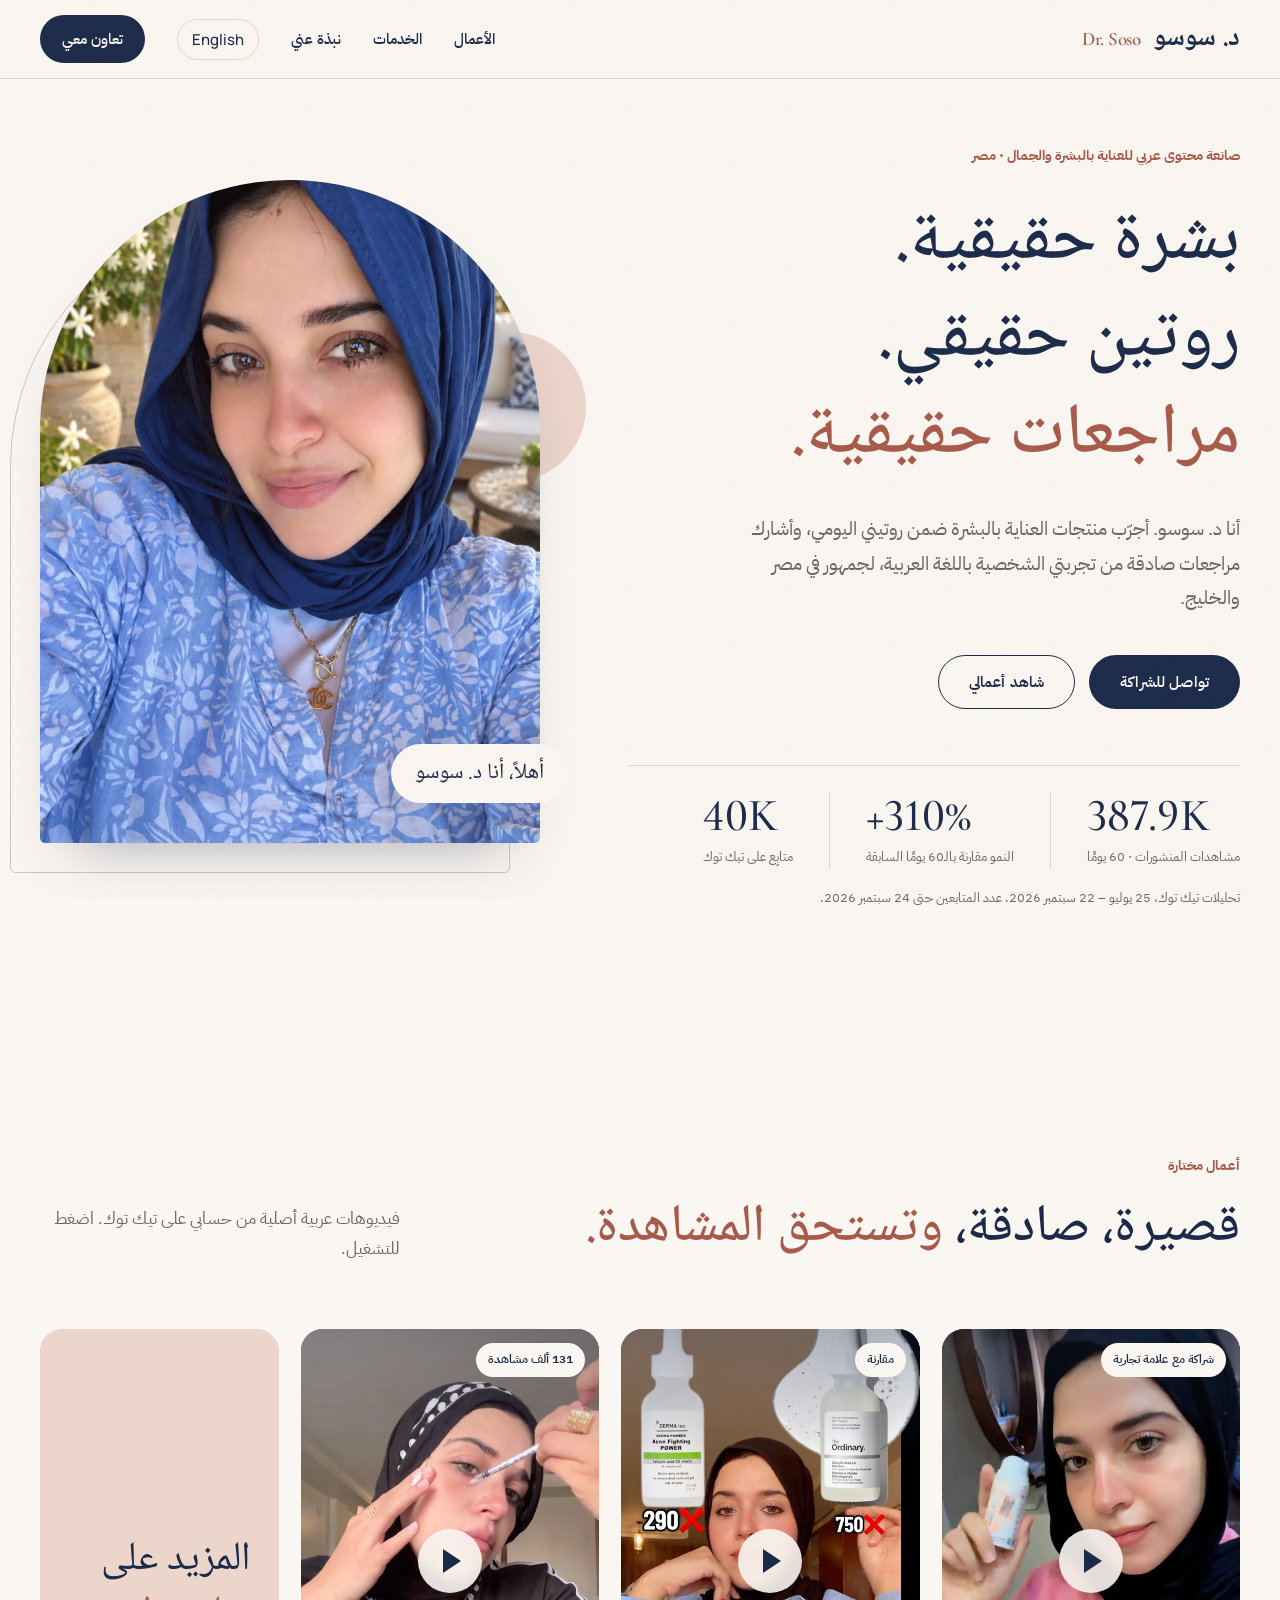
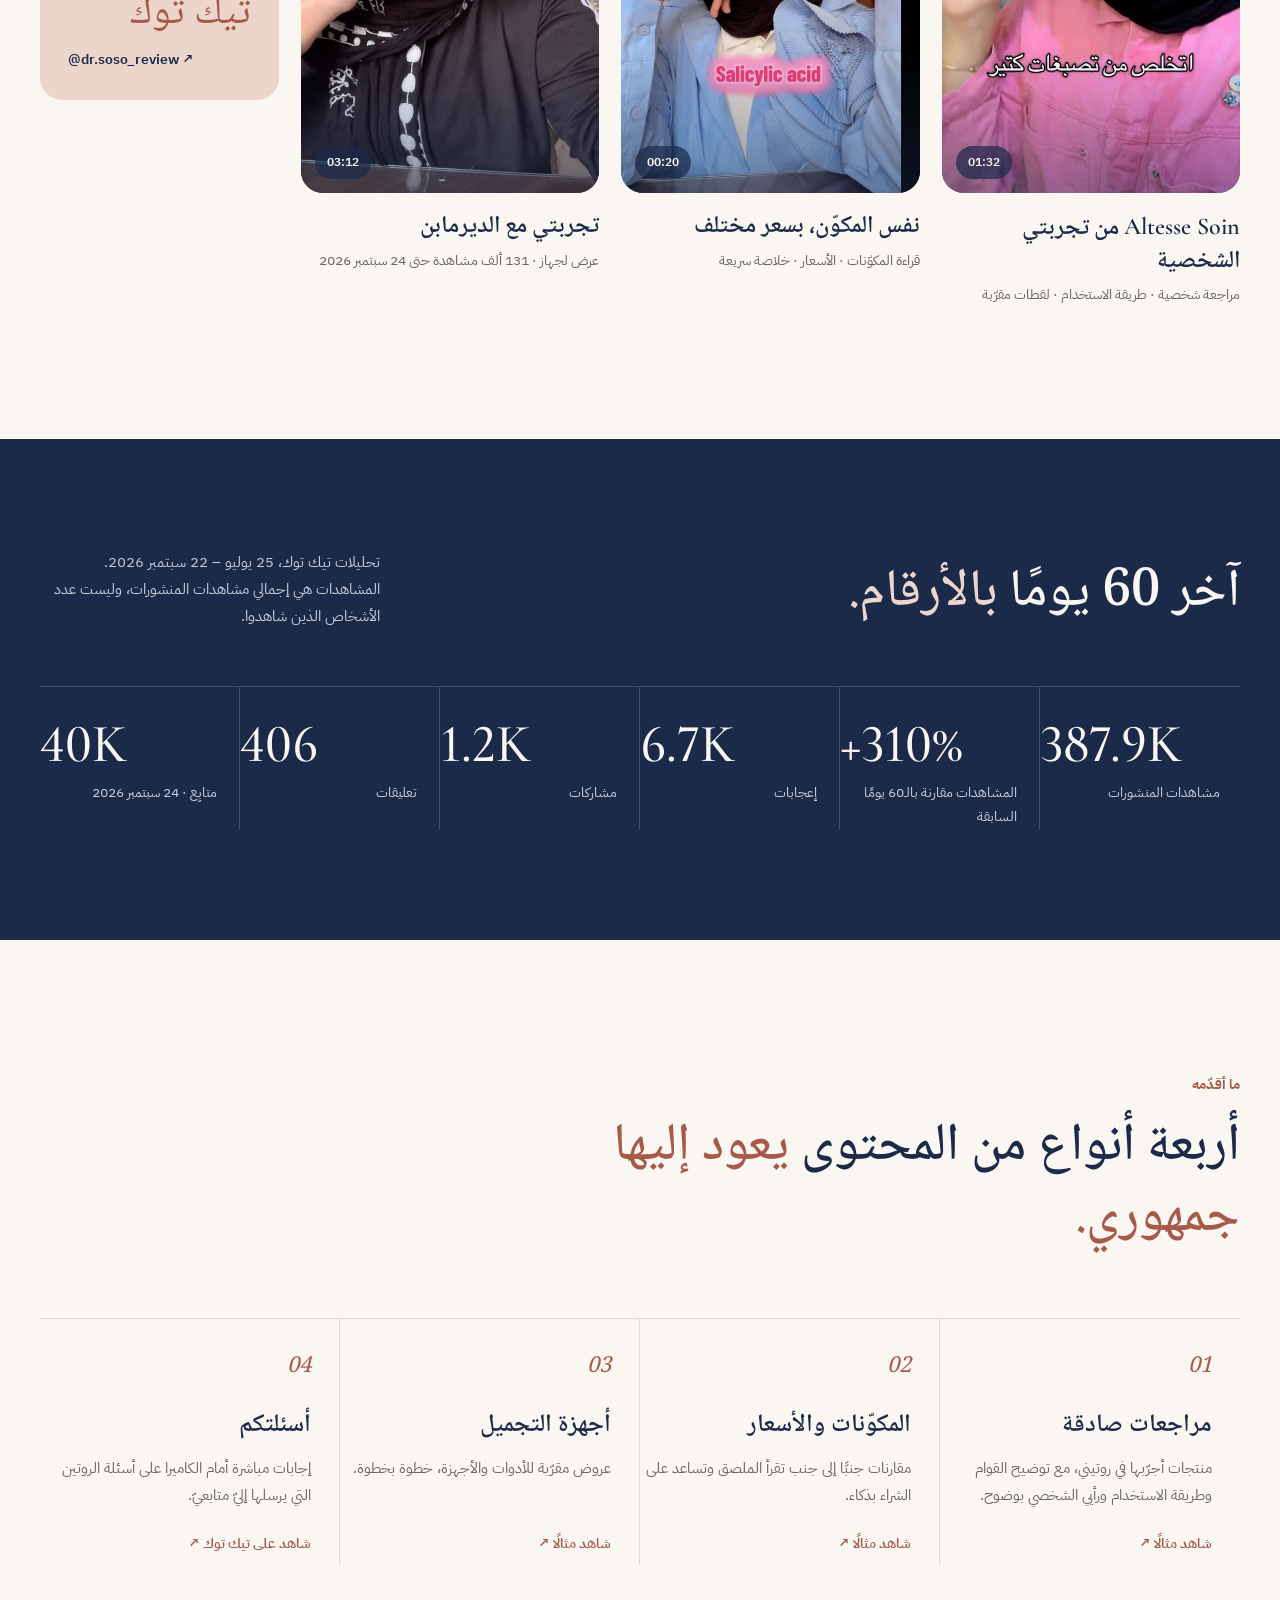
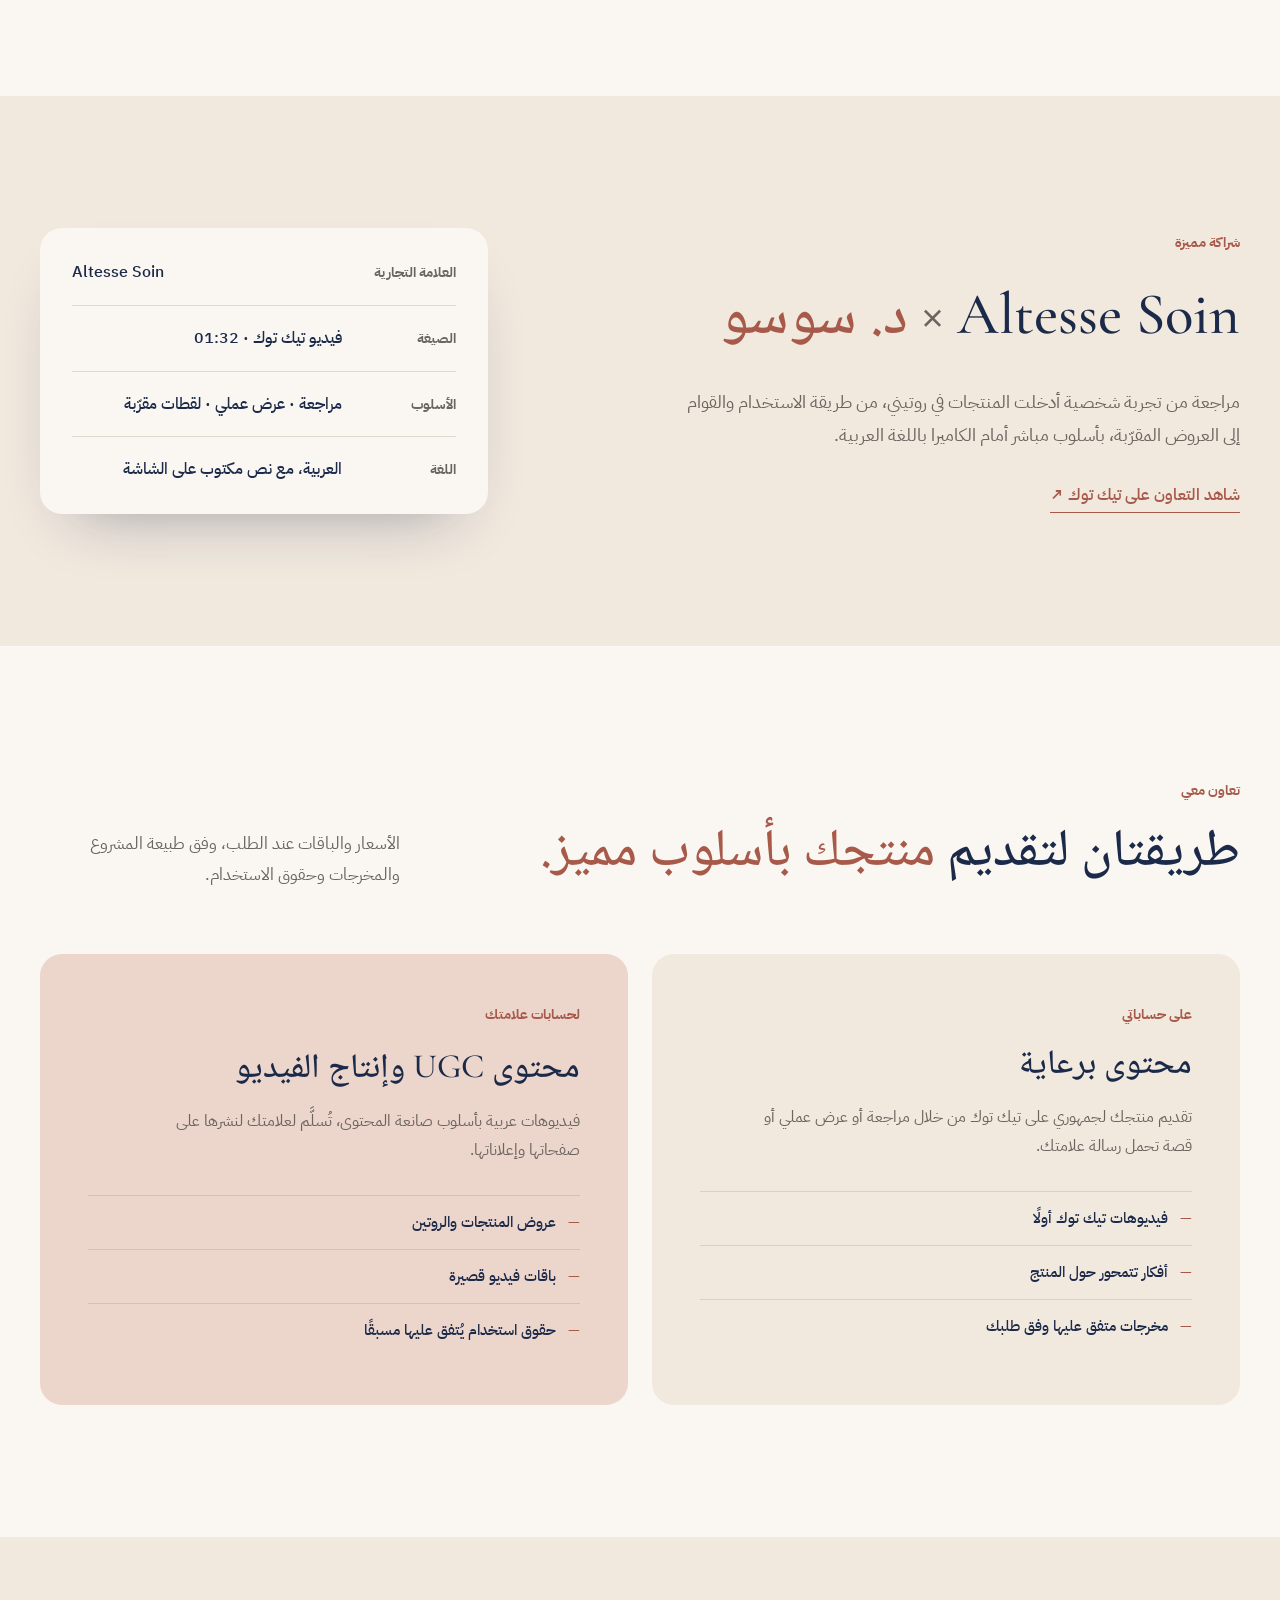
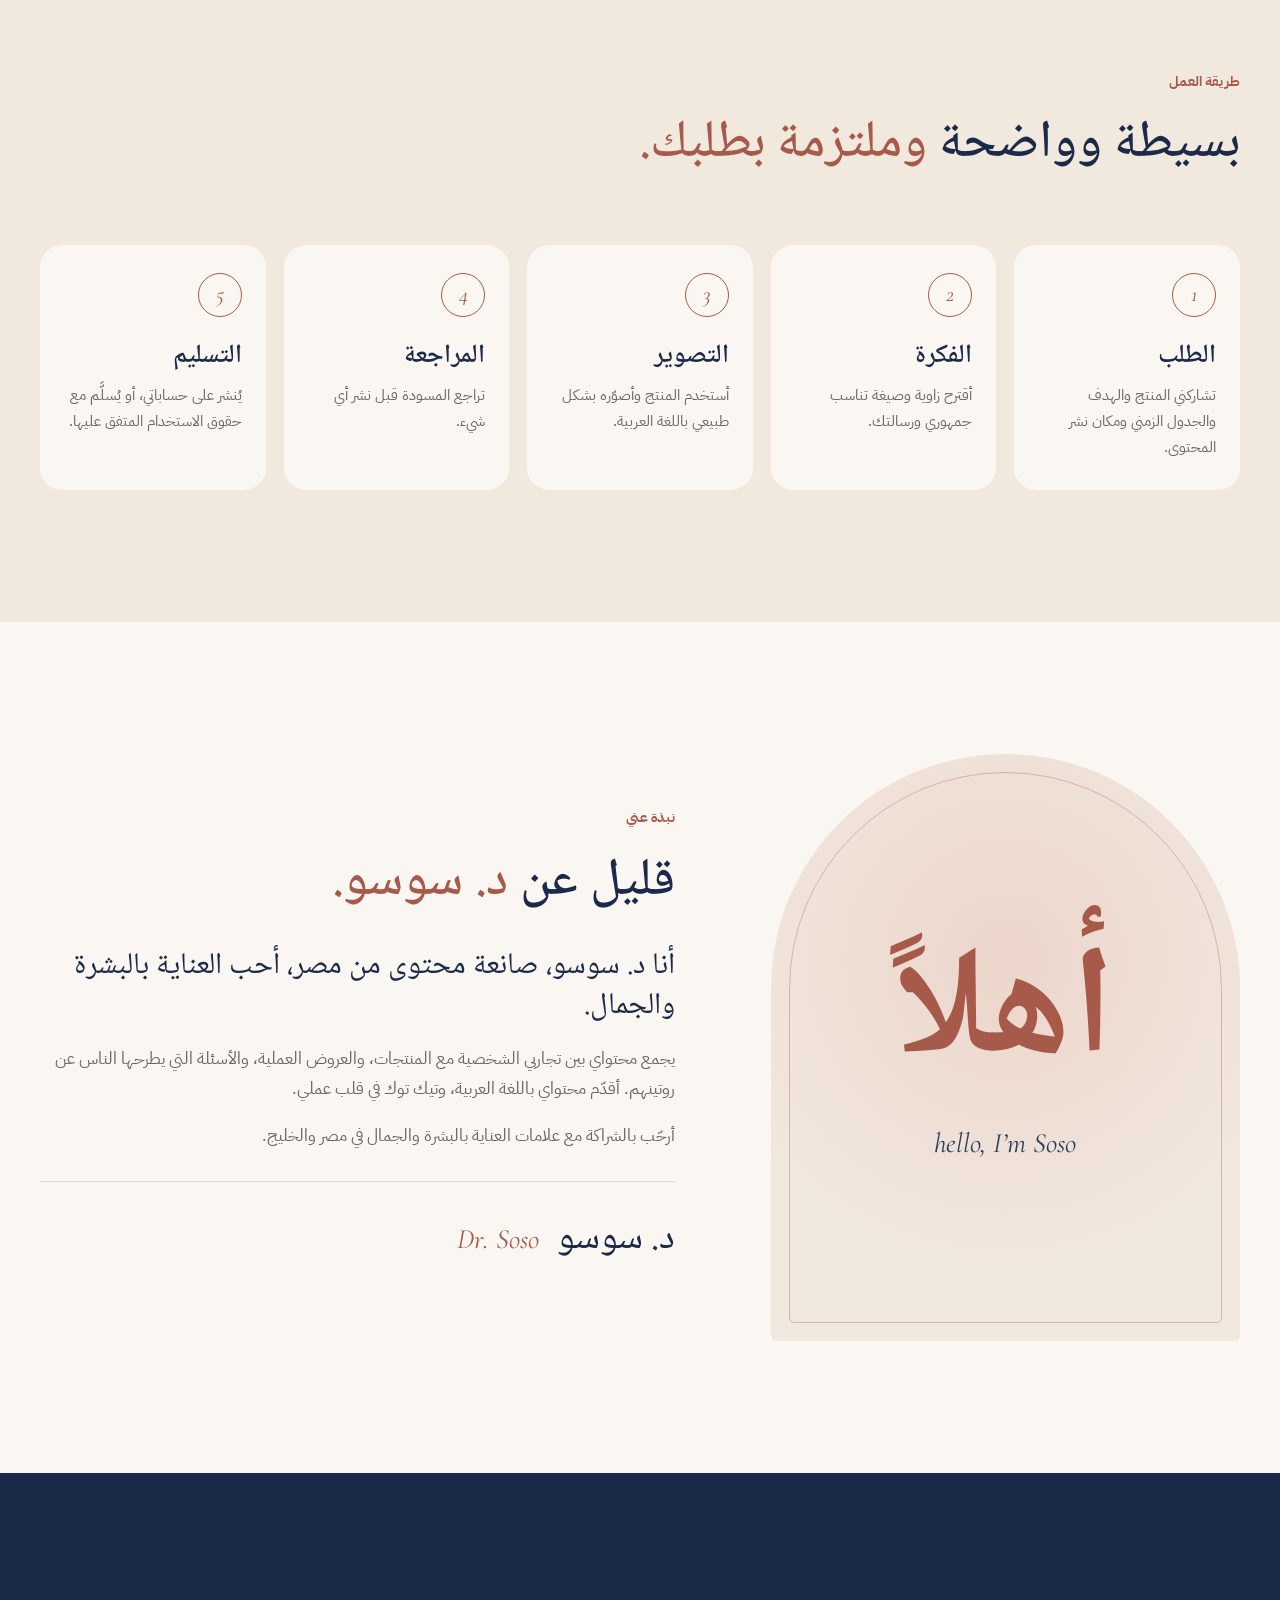
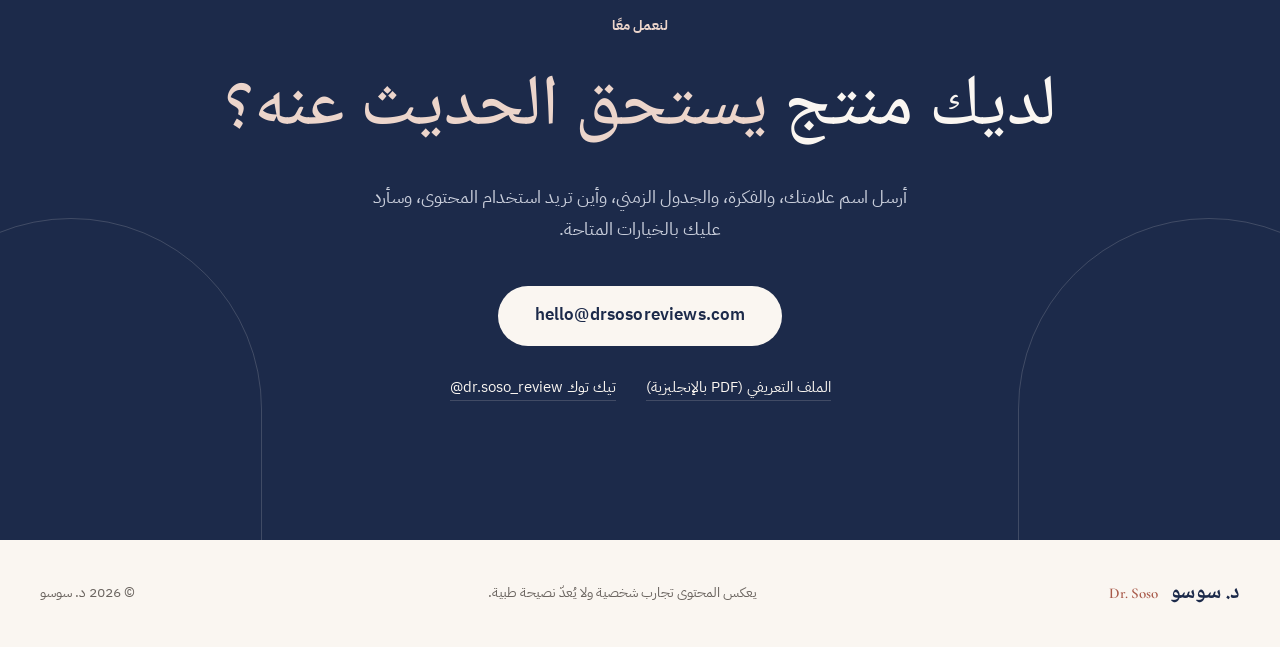
==== ar/index.html @ 9dddaa89 "Soft-luxury redesign with Arabic version and matching media kit Ivory/blush/navy palette, Cormorant " ====
<!doctype html>
<html lang="ar" dir="rtl">
<head>
  <meta charset="utf-8">
  <meta name="viewport" content="width=device-width, initial-scale=1">
  <meta name="theme-color" content="#faf6f1">
  <title>د. سوسو — صانعة محتوى عربي للعناية بالبشرة والجمال</title>
  <meta name="description" content="د. سوسو تقدّم مراجعات صادقة للعناية بالبشرة والجمال باللغة العربية من مصر. أعمال مختارة ونتائج موثّقة على تيك توك وفرص للشراكة.">
  <meta property="og:title" content="د. سوسو — بشرة حقيقية. روتين حقيقي. مراجعات حقيقية.">
  <meta property="og:description" content="صانعة محتوى عربي للعناية بالبشرة والجمال من مصر. أعمال مختارة ونتائج موثّقة وشراكات مع العلامات التجارية.">
  <link rel="canonical" href="https://drsosoreviews.com/ar/">
  <link rel="alternate" hreflang="en" href="https://drsosoreviews.com/">
  <link rel="alternate" hreflang="ar" href="https://drsosoreviews.com/ar/">
  <link rel="alternate" hreflang="x-default" href="https://drsosoreviews.com/">
  <meta property="og:type" content="website">
  <meta property="og:locale" content="ar_EG">
  <meta property="og:url" content="https://drsosoreviews.com/ar/">
  <meta property="og:image" content="https://drsosoreviews.com/assets/dr-soso-portrait.jpg">
  <meta property="og:image:alt" content="د. سوسو في الهواء الطلق بحجاب أزرق وبلوزة مزهّرة">
  <link rel="icon" href="../assets/favicon.svg" type="image/svg+xml">
  <link rel="preconnect" href="https://fonts.googleapis.com">
  <link rel="preconnect" href="https://fonts.gstatic.com" crossorigin>
  <link rel="stylesheet" href="https://fonts.googleapis.com/css2?family=Cormorant+Garamond:ital,wght@0,500;0,600;1,500;1,600&family=Manrope:wght@400;500;600;700&family=Noto+Naskh+Arabic:wght@500;600;700&family=IBM+Plex+Sans+Arabic:wght@400;500;600&display=swap">
  <link rel="stylesheet" href="../styles.css">
  <script>document.documentElement.classList.add('js')</script>
  <script src="../script.js" defer></script>
</head>
<body>
  <a class="skip-link" href="#main">تخطَّ إلى المحتوى</a>

  <header class="site-header">
    <div class="wrap header-inner">
      <a class="wordmark" href="#top" aria-label="د. سوسو، الصفحة الرئيسية">د. سوسو<span lang="en" dir="ltr" aria-hidden="true">Dr. Soso</span></a>
      <nav aria-label="القائمة الرئيسية">
        <a href="#work">الأعمال</a>
        <a href="#services">الخدمات</a>
        <a href="#about">نبذة عني</a>
        <a class="lang" href="../" lang="en" hreflang="en" data-lang-switch>English</a>
        <a class="nav-cta" href="#contact">تعاون معي</a>
      </nav>
    </div>
  </header>

  <main id="main">
    <section class="hero" id="top" aria-labelledby="hero-title">
      <div class="wrap hero-grid">
        <div class="hero-copy reveal">
          <p class="kicker">صانعة محتوى عربي للعناية بالبشرة والجمال · مصر</p>
          <h1 id="hero-title"><span>بشرة حقيقية.</span> <span>روتين حقيقي.</span> <em>مراجعات حقيقية.</em></h1>
          <p class="lead">أنا د. سوسو. أجرّب منتجات العناية بالبشرة ضمن روتيني اليومي، وأشارك مراجعات صادقة من تجربتي الشخصية باللغة العربية، لجمهور في مصر والخليج.</p>
          <div class="actions">
            <a class="btn btn-dark" href="mailto:hello@drsosoreviews.com?subject=Partnership%20Opportunity">تواصل للشراكة</a>
            <a class="btn btn-line" href="#work">شاهد أعمالي</a>
          </div>
          <dl class="hero-proof">
            <div><dt>مشاهدات المنشورات · 60 يومًا</dt><dd dir="ltr">387.9K</dd></div>
            <div><dt>النمو مقارنة بالـ60 يومًا السابقة</dt><dd dir="ltr">+310%</dd></div>
            <div><dt>متابِع على تيك توك</dt><dd dir="ltr">40K</dd></div>
          </dl>
          <p class="fine">تحليلات تيك توك، 25 يوليو – 22 سبتمبر 2026. عدد المتابعين حتى 24 سبتمبر 2026.</p>
        </div>
        <figure class="hero-visual reveal">
          <div class="arch"><img src="../assets/dr-soso-portrait.jpg" width="720" height="1280" alt="د. سوسو في الهواء الطلق بحجاب أزرق وبلوزة مزهّرة" fetchpriority="high"></div>
          <figcaption class="hello"><span>أهلاً، أنا د. سوسو</span></figcaption>
        </figure>
      </div>
    </section>

    <section class="section reel-section" id="work" aria-labelledby="work-title">
      <div class="wrap">
        <header class="head reveal">
          <p class="kicker">أعمال مختارة</p>
          <h2 id="work-title">قصيرة، صادقة، <em>وتستحق المشاهدة.</em></h2>
          <p>فيديوهات عربية أصلية من حسابي على تيك توك. اضغط للتشغيل.</p>
        </header>
        <div class="reel">
          <article class="clip reveal">
            <a class="cover" href="https://www.tiktok.com/@dr.soso_review/video/7683558367930912007" data-video-id="7683558367930912007" data-video-title="Altesse Soin — مراجعة عناية بالبشرة" target="_blank" rel="noopener noreferrer" aria-label="تشغيل مراجعة Altesse Soin">
              <img src="../assets/altesse-review.jpg" width="576" height="1024" loading="lazy" alt="د. سوسو تحمل عبوة عناية بالبشرة من Altesse">
              <span class="badge">شراكة مع علامة تجارية</span><span class="time">01:32</span><span class="play" aria-hidden="true"></span>
            </a>
            <h3><span lang="en" dir="ltr">Altesse Soin</span> من تجربتي الشخصية</h3>
            <p>مراجعة شخصية · طريقة الاستخدام · لقطات مقرّبة</p>
          </article>
          <article class="clip reveal">
            <a class="cover" href="https://www.tiktok.com/@dr.soso_review/video/7680168750603128072" data-video-id="7680168750603128072" data-video-title="بدائل عناية بالبشرة بأسعار أقل" target="_blank" rel="noopener noreferrer" aria-label="تشغيل مقارنة بدائل العناية بالبشرة">
              <img src="../assets/skincare-comparison.jpg" width="576" height="1024" loading="lazy" alt="د. سوسو مع رسومات لمقارنة منتجات العناية بالبشرة">
              <span class="badge">مقارنة</span><span class="time">00:20</span><span class="play" aria-hidden="true"></span>
            </a>
            <h3>نفس المكوّن، بسعر مختلف</h3>
            <p>قراءة المكوّنات · الأسعار · خلاصة سريعة</p>
          </article>
          <article class="clip reveal">
            <a class="cover" href="https://www.tiktok.com/@dr.soso_review/video/7674702160294202632" data-video-id="7674702160294202632" data-video-title="تجربتي مع الديرمابن" target="_blank" rel="noopener noreferrer" aria-label="تشغيل تجربتي مع الديرمابن">
              <img src="../assets/dermapen-review.jpg" width="576" height="1024" loading="lazy" alt="د. سوسو تعرض جهاز الديرمابن">
              <span class="badge">131 ألف مشاهدة</span><span class="time">03:12</span><span class="play" aria-hidden="true"></span>
            </a>
            <h3>تجربتي مع الديرمابن</h3>
            <p>عرض لجهاز · 131 ألف مشاهدة حتى 24 سبتمبر 2026</p>
          </article>
          <a class="clip clip-more reveal" href="https://www.tiktok.com/@dr.soso_review" target="_blank" rel="noopener noreferrer">
            <span class="more-title">المزيد على <em>تيك توك</em></span>
            <span class="more-handle" dir="ltr">@dr.soso_review ↗</span>
          </a>
        </div>
      </div>
    </section>

    <section class="numbers" aria-labelledby="numbers-title">
      <div class="wrap">
        <div class="numbers-head reveal">
          <h2 id="numbers-title">آخر 60 يومًا <em>بالأرقام.</em></h2>
          <p>تحليلات تيك توك، 25 يوليو – 22 سبتمبر 2026. المشاهدات هي إجمالي مشاهدات المنشورات، وليست عدد الأشخاص الذين شاهدوا.</p>
        </div>
        <dl class="numbers-grid reveal">
          <div><dt>مشاهدات المنشورات</dt><dd dir="ltr">387.9K</dd></div>
          <div><dt>المشاهدات مقارنة بالـ60 يومًا السابقة</dt><dd dir="ltr">+310%</dd></div>
          <div><dt>إعجابات</dt><dd dir="ltr">6.7K</dd></div>
          <div><dt>مشاركات</dt><dd dir="ltr">1.2K</dd></div>
          <div><dt>تعليقات</dt><dd dir="ltr">406</dd></div>
          <div><dt>متابِع · 24 سبتمبر 2026</dt><dd dir="ltr">40K</dd></div>
        </dl>
      </div>
    </section>

    <section class="section" aria-labelledby="pillars-title">
      <div class="wrap">
        <header class="head reveal">
          <p class="kicker">ما أقدّمه</p>
          <h2 id="pillars-title">أربعة أنواع من المحتوى <em>يعود إليها جمهوري.</em></h2>
        </header>
        <ol class="pillars">
          <li class="reveal"><span class="num">01</span><h3>مراجعات صادقة</h3><p>منتجات أجرّبها في روتيني، مع توضيح القوام وطريقة الاستخدام ورأيي الشخصي بوضوح.</p><a href="https://www.tiktok.com/@dr.soso_review/video/7683558367930912007" target="_blank" rel="noopener noreferrer">شاهد مثالًا ↗</a></li>
          <li class="reveal"><span class="num">02</span><h3>المكوّنات والأسعار</h3><p>مقارنات جنبًا إلى جنب تقرأ الملصق وتساعد على الشراء بذكاء.</p><a href="https://www.tiktok.com/@dr.soso_review/video/7680168750603128072" target="_blank" rel="noopener noreferrer">شاهد مثالًا ↗</a></li>
          <li class="reveal"><span class="num">03</span><h3>أجهزة التجميل</h3><p>عروض مقرّبة للأدوات والأجهزة، خطوة بخطوة.</p><a href="https://www.tiktok.com/@dr.soso_review/video/7674702160294202632" target="_blank" rel="noopener noreferrer">شاهد مثالًا ↗</a></li>
          <li class="reveal"><span class="num">04</span><h3>أسئلتكم</h3><p>إجابات مباشرة أمام الكاميرا على أسئلة الروتين التي يرسلها إليّ متابعيّ.</p><a href="https://www.tiktok.com/@dr.soso_review" target="_blank" rel="noopener noreferrer">شاهد على تيك توك ↗</a></li>
        </ol>
      </div>
    </section>

    <section class="section section-sand" aria-labelledby="case-title">
      <div class="wrap case">
        <div class="case-copy reveal">
          <p class="kicker">شراكة مميزة</p>
          <h2 id="case-title"><span lang="en" dir="ltr">Altesse Soin</span> <span class="x">×</span> <em>د. سوسو</em></h2>
          <p>مراجعة من تجربة شخصية أدخلت المنتجات في روتيني، من طريقة الاستخدام والقوام إلى العروض المقرّبة، بأسلوب مباشر أمام الكاميرا باللغة العربية.</p>
          <a class="link" href="https://www.tiktok.com/@dr.soso_review/video/7683558367930912007" target="_blank" rel="noopener noreferrer">شاهد التعاون على تيك توك ↗</a>
        </div>
        <dl class="case-facts reveal">
          <div><dt>العلامة التجارية</dt><dd lang="en" dir="ltr">Altesse Soin</dd></div>
          <div><dt>الصيغة</dt><dd>فيديو تيك توك · 01:32</dd></div>
          <div><dt>الأسلوب</dt><dd>مراجعة · عرض عملي · لقطات مقرّبة</dd></div>
          <div><dt>اللغة</dt><dd>العربية، مع نص مكتوب على الشاشة</dd></div>
        </dl>
      </div>
      <!-- مساحة الثقة: تُملأ ويُزال `hidden` بعد تأكيد شعارات علامات حقيقية أو اقتباس من علامة. -->
      <div class="wrap trust" hidden>
        <ul class="logos" aria-label="علامات تعاونت معها"></ul>
        <blockquote class="quote"><p></p><footer></footer></blockquote>
      </div>
    </section>

    <section class="section" id="services" aria-labelledby="services-title">
      <div class="wrap">
        <header class="head reveal">
          <p class="kicker">تعاون معي</p>
          <h2 id="services-title">طريقتان لتقديم <em>منتجك بأسلوب مميز.</em></h2>
          <p>الأسعار والباقات عند الطلب، وفق طبيعة المشروع والمخرجات وحقوق الاستخدام.</p>
        </header>
        <div class="services">
          <article class="service reveal">
            <p class="for">على حساباتي</p>
            <h3>محتوى برعاية</h3>
            <p>تقديم منتجك لجمهوري على تيك توك من خلال مراجعة أو عرض عملي أو قصة تحمل رسالة علامتك.</p>
            <ul><li>فيديوهات تيك توك أولًا</li><li>أفكار تتمحور حول المنتج</li><li>مخرجات متفق عليها وفق طلبك</li></ul>
          </article>
          <article class="service reveal">
            <p class="for">لحسابات علامتك</p>
            <h3>محتوى <span lang="en" dir="ltr">UGC</span> وإنتاج الفيديو</h3>
            <p>فيديوهات عربية بأسلوب صانعة المحتوى، تُسلَّم لعلامتك لنشرها على صفحاتها وإعلاناتها.</p>
            <ul><li>عروض المنتجات والروتين</li><li>باقات فيديو قصيرة</li><li>حقوق استخدام يُتفق عليها مسبقًا</li></ul>
          </article>
        </div>
      </div>
    </section>

    <section class="section section-sand" aria-labelledby="process-title">
      <div class="wrap">
        <header class="head reveal">
          <p class="kicker">طريقة العمل</p>
          <h2 id="process-title">بسيطة وواضحة <em>وملتزمة بطلبك.</em></h2>
        </header>
        <ol class="process">
          <li class="reveal"><span>1</span><h3>الطلب</h3><p>تشاركني المنتج والهدف والجدول الزمني ومكان نشر المحتوى.</p></li>
          <li class="reveal"><span>2</span><h3>الفكرة</h3><p>أقترح زاوية وصيغة تناسب جمهوري ورسالتك.</p></li>
          <li class="reveal"><span>3</span><h3>التصوير</h3><p>أستخدم المنتج وأصوّره بشكل طبيعي باللغة العربية.</p></li>
          <li class="reveal"><span>4</span><h3>المراجعة</h3><p>تراجع المسودة قبل نشر أي شيء.</p></li>
          <li class="reveal"><span>5</span><h3>التسليم</h3><p>يُنشر على حساباتي، أو يُسلَّم مع حقوق الاستخدام المتفق عليها.</p></li>
        </ol>
      </div>
    </section>

    <section class="section" id="about" aria-labelledby="about-title">
      <div class="wrap about">
        <!-- مساحة صورة: تُستبدل .greeting بصورة داخل .arch عند وصول صور جديدة. -->
        <div class="greeting reveal" aria-hidden="true">
          <span class="greeting-ar">أهلاً</span>
          <span class="greeting-en" lang="en" dir="ltr">hello, I’m Soso</span>
        </div>
        <div class="about-copy reveal">
          <p class="kicker">نبذة عني</p>
          <h2 id="about-title">قليل عن <em>د. سوسو.</em></h2>
          <p class="big">أنا د. سوسو، صانعة محتوى من مصر، أحب العناية بالبشرة والجمال.</p>
          <p>يجمع محتواي بين تجاربي الشخصية مع المنتجات، والعروض العملية، والأسئلة التي يطرحها الناس عن روتينهم. أقدّم محتواي باللغة العربية، وتيك توك في قلب عملي.</p>
          <p>أرحّب بالشراكة مع علامات العناية بالبشرة والجمال في مصر والخليج.</p>
          <p class="sign"><span>د. سوسو</span><span lang="en" dir="ltr">Dr. Soso</span></p>
        </div>
      </div>
    </section>

    <section class="contact" id="contact" aria-labelledby="contact-title">
      <div class="wrap contact-inner reveal">
        <p class="kicker">لنعمل معًا</p>
        <h2 id="contact-title">لديك منتج <em>يستحق الحديث عنه؟</em></h2>
        <p>أرسل اسم علامتك، والفكرة، والجدول الزمني، وأين تريد استخدام المحتوى، وسأرد عليك بالخيارات المتاحة.</p>
        <a class="btn btn-light" href="mailto:hello@drsosoreviews.com?subject=Partnership%20Opportunity" dir="ltr">hello@drsosoreviews.com</a>
        <ul class="contact-links">
          <li><a href="../assets/dr-soso-media-kit.pdf" download>الملف التعريفي (PDF بالإنجليزية)</a></li>
          <li><a href="https://www.tiktok.com/@dr.soso_review" target="_blank" rel="noopener noreferrer">تيك توك <span dir="ltr">@dr.soso_review</span></a></li>
        </ul>
      </div>
    </section>
  </main>

  <footer class="site-footer">
    <div class="wrap footer-inner">
      <a class="wordmark" href="#top">د. سوسو<span lang="en" dir="ltr" aria-hidden="true">Dr. Soso</span></a>
      <p>يعكس المحتوى تجارب شخصية ولا يُعدّ نصيحة طبية.</p>
      <p>© <span id="year">2026</span> د. سوسو</p>
    </div>
  </footer>

  <dialog class="video-dialog" aria-labelledby="video-title">
    <div class="dialog-header"><h2 id="video-title">فيديو مختار</h2><button class="close-dialog" type="button" aria-label="إغلاق الفيديو">✕</button></div>
    <div id="video-player" class="video-player"></div>
    <p class="player-help">إذا لم يعمل المشغّل، <a id="video-original" href="https://www.tiktok.com/@dr.soso_review" target="_blank" rel="noopener noreferrer">شاهد الفيديو الأصلي على تيك توك ↗</a>.</p>
  </dialog>
</body>
</html>
---- styles.css ----
/* Dr. Soso — soft luxury beauty. Ivory, sand and blush, rose-clay accent, deep navy ink.
   Uses logical properties so the Arabic (RTL) page shares this file. */
:root {
  --ivory: #faf6f1;
  --sand: #f1e8de;
  --sand-2: #e8dccf;
  --blush: #ecd5cb;
  --clay: #a85a4a;
  --clay-deep: #8e4637;
  --navy: #1c2a4a;
  --navy-2: #2d3d61;
  --muted: #6b6560;
  --line: #e2d7cb;
  --line-dark: rgba(250, 246, 241, .16);
  --periwinkle: #b8c7ea;
  --display: 'Cormorant Garamond', 'Times New Roman', serif;
  --sans: 'Manrope', 'Helvetica Neue', Arial, sans-serif;
  --display-ar: 'Noto Naskh Arabic', 'Geeza Pro', serif;
  --sans-ar: 'IBM Plex Sans Arabic', 'Geeza Pro', sans-serif;
  --r: 22px;
  --arch: 999px 999px var(--r) var(--r);
  --shadow: 0 30px 60px -36px rgba(28, 42, 74, .45);
}

* { box-sizing: border-box; }
html { scroll-behavior: smooth; scroll-padding-top: 90px; }
body { margin: 0; background: var(--ivory); color: var(--navy); font-family: var(--sans); font-size: 16px; line-height: 1.65; -webkit-font-smoothing: antialiased; }
body::before { content: ''; position: fixed; inset: 0; pointer-events: none; z-index: 100; opacity: .035; background-image: url("data:image/svg+xml,%3Csvg xmlns='http://www.w3.org/2000/svg' width='160' height='160'%3E%3Cfilter id='n'%3E%3CfeTurbulence type='fractalNoise' baseFrequency='.9' numOctaves='2' stitchTiles='stitch'/%3E%3C/filter%3E%3Crect width='100%25' height='100%25' filter='url(%23n)'/%3E%3C/svg%3E"); }
body.modal-open { overflow: hidden; }
a { color: inherit; text-decoration: none; }
button { font: inherit; }
img { display: block; max-width: 100%; height: auto; }
h1, h2, h3, p, dl, dd, figure, ol, ul, blockquote { margin: 0; }
h1, h2 { font-family: var(--display); font-weight: 500; line-height: 1.02; letter-spacing: -.015em; }
h3 { font-family: var(--display); font-weight: 600; font-size: 26px; line-height: 1.15; }
em { font-style: italic; color: var(--clay); }
[lang=ar] { font-family: var(--display-ar); letter-spacing: 0; }
::selection { background: var(--blush); }
a:focus-visible, button:focus-visible { outline: 2px solid var(--clay); outline-offset: 4px; border-radius: 4px; }
.skip-link { position: fixed; inset-inline-start: 16px; top: -100px; background: var(--navy); color: var(--ivory); padding: 12px 16px; border-radius: 8px; z-index: 200; }
.skip-link:focus { top: 12px; }

.wrap { width: min(1220px, calc(100% - 80px)); margin-inline: auto; }
.section { padding-block: 132px; }
.section-sand { background: var(--sand); }
.kicker { font-size: 12px; font-weight: 700; letter-spacing: .2em; text-transform: uppercase; color: var(--clay); }
.fine { font-size: 12.5px; color: var(--muted); }

/* Buttons */
.btn { display: inline-flex; align-items: center; justify-content: center; min-height: 54px; padding: 0 30px; border-radius: 999px; font-size: 15px; font-weight: 600; letter-spacing: .01em; border: 1px solid transparent; transition: background .25s, color .25s, border-color .25s; }
.btn-dark { background: var(--navy); color: var(--ivory); }
.btn-dark:hover { background: var(--clay); }
.btn-line { border-color: var(--navy); }
.btn-line:hover { background: var(--navy); color: var(--ivory); }
.btn-light { background: var(--ivory); color: var(--navy); }
.btn-light:hover { background: var(--blush); }
.link { display: inline-flex; gap: 8px; font-weight: 600; color: var(--clay); border-bottom: 1px solid currentColor; padding-bottom: 2px; }
.link:hover { color: var(--clay-deep); }

/* Header */
.site-header { position: sticky; top: 0; z-index: 50; background: rgba(250, 246, 241, .88); backdrop-filter: blur(14px); border-bottom: 1px solid var(--line); }
.header-inner { display: flex; align-items: center; justify-content: space-between; height: 78px; }
.wordmark { display: inline-flex; align-items: baseline; gap: 12px; font-family: var(--display); font-size: 30px; font-weight: 600; letter-spacing: -.01em; white-space: nowrap; }
.wordmark [lang=ar] { font-size: 18px; font-weight: 600; color: var(--clay); }
nav { display: flex; align-items: center; gap: 32px; font-size: 14.5px; font-weight: 500; }
nav > a:not(.nav-cta):hover { color: var(--clay); }
.lang { font-family: var(--sans-ar); font-size: 15px; padding: 6px 14px; border: 1px solid var(--line); border-radius: 999px; }
.lang:hover { border-color: var(--clay); }
.nav-cta { background: var(--navy); color: var(--ivory); padding: 11px 22px; border-radius: 999px; }
.nav-cta:hover { background: var(--clay); }

/* Hero */
.hero { padding-block: 64px 112px; overflow: hidden; }
.hero-grid { display: grid; grid-template-columns: 1.1fr .9fr; gap: 88px; align-items: center; }
h1 { font-size: clamp(54px, 6.6vw, 100px); margin-block: 26px 28px; }
h1 span, h1 em { display: block; }
.lead { max-width: 520px; font-size: 19px; color: var(--muted); }
.actions { display: flex; flex-wrap: wrap; gap: 14px; margin-top: 40px; }
.hero-proof { display: flex; flex-wrap: wrap; gap: 0; margin-top: 56px; padding-top: 26px; border-top: 1px solid var(--line); }
.hero-proof > div { display: flex; flex-direction: column-reverse; padding-inline-end: 36px; }
.hero-proof > div + div { padding-inline-start: 36px; border-inline-start: 1px solid var(--line); }
.hero-proof dd, .numbers-grid dd, .more-title { font-variant-numeric: lining-nums; }
.hero-proof dd { font-family: var(--display); font-size: 46px; font-weight: 500; line-height: 1; }
.hero-proof dt { font-size: 12.5px; color: var(--muted); margin-top: 8px; }
.hero-proof + .fine { margin-top: 18px; }

.hero-visual { position: relative; padding-block-end: 30px; }
.arch { position: relative; border-radius: var(--arch); overflow: hidden; aspect-ratio: 4 / 5.3; box-shadow: var(--shadow); }
.arch img { width: 100%; height: 100%; object-fit: cover; object-position: center 16%; }
.hero-visual::before { content: ''; position: absolute; inset: 36px -30px 0 30px; border-radius: var(--arch); border: 1px solid var(--clay); opacity: .35; z-index: -1; }
.hero-visual::after { content: ''; position: absolute; inset-inline-start: -46px; top: 22%; width: 150px; height: 150px; border-radius: 50%; background: var(--blush); z-index: -1; }
.hello { position: absolute; inset-inline-start: -28px; bottom: 70px; padding: 14px 24px; background: var(--ivory); border-radius: 999px; box-shadow: var(--shadow); font-size: 22px; line-height: 1.4; }

/* Section heads */
.head { display: grid; grid-template-columns: 1fr minmax(0, 360px); gap: 16px 64px; align-items: end; margin-bottom: 64px; }
.head .kicker { grid-column: 1 / -1; }
.head h2 { font-size: clamp(42px, 5vw, 72px); max-width: 780px; }
.head > p:last-child:not(.kicker) { font-size: 17px; color: var(--muted); }

/* Reel */
.reel { display: grid; grid-template-columns: repeat(3, 1fr) .8fr; gap: 22px; }
.clip h3 { font-size: 24px; margin-top: 18px; }
.clip p { font-size: 14px; color: var(--muted); margin-top: 4px; }
.cover { position: relative; display: block; aspect-ratio: 9 / 14; border-radius: var(--r); overflow: hidden; background: var(--navy); isolation: isolate; }
.cover img { width: 100%; height: 100%; object-fit: cover; object-position: center 25%; transition: transform .7s ease; }
.cover:hover img { transform: scale(1.04); }
.cover::after { content: ''; position: absolute; inset: 0; background: linear-gradient(180deg, rgba(28, 42, 74, .35), transparent 28%, transparent 68%, rgba(28, 42, 74, .45)); pointer-events: none; }
.badge, .time { position: absolute; z-index: 1; font-size: 12px; font-weight: 600; padding: 6px 12px; border-radius: 999px; }
.badge { top: 14px; inset-inline-start: 14px; background: var(--ivory); color: var(--navy); }
.time { bottom: 14px; inset-inline-end: 14px; background: rgba(28, 42, 74, .7); color: var(--ivory); }
.play { position: absolute; left: 50%; top: 50%; z-index: 1; width: 64px; height: 64px; margin: -32px 0 0 -32px; border-radius: 50%; background: rgba(250, 246, 241, .9); backdrop-filter: blur(4px); transition: transform .3s; }
.play::before { content: ''; position: absolute; left: 25px; top: 20px; border-style: solid; border-width: 12px 0 12px 18px; border-color: transparent transparent transparent var(--navy); }
.cover:hover .play { transform: scale(1.08); }
.clip-more { align-self: start; display: flex; flex-direction: column; justify-content: flex-end; gap: 6px; aspect-ratio: 9 / 14; padding: 28px; border-radius: var(--r); background: var(--blush); transition: background .25s; }
.clip-more:hover { background: var(--sand-2); }
.more-title { font-family: var(--display); font-size: 40px; line-height: 1; }
.more-handle { font-weight: 600; font-size: 14px; }

/* Numbers */
.numbers { background: var(--navy); color: var(--ivory); padding-block: 110px; }
.numbers em { color: var(--blush); }
.numbers-head { display: flex; justify-content: space-between; align-items: end; gap: 40px; margin-bottom: 56px; }
.numbers-head h2 { font-size: clamp(40px, 4.8vw, 66px); }
.numbers-head p { max-width: 340px; color: #c9cedb; font-size: 15px; }
.numbers-grid { display: grid; grid-template-columns: repeat(6, 1fr); border-top: 1px solid var(--line-dark); }
.numbers-grid > div { display: flex; flex-direction: column-reverse; justify-content: flex-end; padding: 30px 20px 0 0; }
.numbers-grid > div + div { padding-inline-start: 22px; border-inline-start: 1px solid var(--line-dark); }
.numbers-grid dd { font-family: var(--display); font-size: clamp(40px, 4.2vw, 60px); font-weight: 500; line-height: 1; }
.numbers-grid dt { font-size: 13.5px; color: #c9cedb; margin-top: 10px; }

/* Pillars */
.pillars { list-style: none; padding: 0; display: grid; grid-template-columns: repeat(4, 1fr); gap: 0; border-top: 1px solid var(--line); }
.pillars li { display: flex; flex-direction: column; padding: 34px 28px 8px 0; }
.pillars li + li { padding-inline-start: 28px; border-inline-start: 1px solid var(--line); }
.num { font-family: var(--display); font-style: italic; font-size: 22px; color: var(--clay); }
.pillars h3 { font-size: 30px; margin: 26px 0 12px; }
.pillars p { color: var(--muted); font-size: 15px; }
.pillars a { margin-top: auto; padding-top: 22px; font-size: 14px; font-weight: 600; color: var(--clay); }
.pillars a:hover { color: var(--clay-deep); }

/* Featured partnership */
.case { display: grid; grid-template-columns: 1.2fr .8fr; gap: 80px; align-items: center; }
.case h2 { font-size: clamp(46px, 5.6vw, 80px); margin: 20px 0 26px; }
.case .x { font-style: normal; color: var(--muted); font-size: .7em; }
.case-copy > p:not(.kicker) { font-size: 18px; color: var(--muted); max-width: 560px; margin-bottom: 30px; }
.case-facts { background: var(--ivory); border-radius: var(--r); padding: 12px 32px; box-shadow: var(--shadow); }
.case-facts > div { display: grid; grid-template-columns: 100px 1fr; gap: 14px; padding: 18px 0; border-bottom: 1px solid var(--line); }
.case-facts > div:last-child { border-bottom: 0; }
.case-facts dt { font-size: 12px; font-weight: 700; letter-spacing: .16em; text-transform: uppercase; color: var(--muted); padding-top: 2px; }
.case-facts dd { font-weight: 500; }
.trust { margin-top: 72px; }

/* Services */
.services { display: grid; grid-template-columns: 1fr 1fr; gap: 24px; }
.service { padding: 48px; border-radius: var(--r); background: var(--sand); }
.service:nth-child(2) { background: var(--blush); }
.for { font-size: 12px; font-weight: 700; letter-spacing: .18em; text-transform: uppercase; color: var(--clay); }
.service h3 { font-size: 42px; font-weight: 500; margin: 16px 0 14px; }
.service > p:not(.for) { color: var(--muted); max-width: 440px; }
.service ul { list-style: none; padding: 0; margin-top: 30px; }
.service li { padding: 13px 0; border-top: 1px solid rgba(28, 42, 74, .12); font-weight: 500; font-size: 15px; }
.service li::before { content: '—'; color: var(--clay); margin-inline-end: 12px; }

/* Process */
.process { list-style: none; padding: 0; display: grid; grid-template-columns: repeat(5, 1fr); gap: 18px; counter-reset: step; }
.process li { padding: 28px 24px 30px; border-radius: var(--r); background: var(--ivory); }
.process span { display: grid; place-items: center; width: 44px; height: 44px; border-radius: 50%; border: 1px solid var(--clay); color: var(--clay); font-family: var(--display); font-size: 22px; font-style: italic; }
.process h3 { margin: 22px 0 8px; }
.process p { font-size: 14.5px; color: var(--muted); }

/* About */
.about { display: grid; grid-template-columns: .85fr 1.15fr; gap: 96px; align-items: center; }
.greeting { position: relative; display: grid; place-items: center; align-content: center; gap: 6px; aspect-ratio: 4 / 5; border-radius: var(--arch); background: radial-gradient(circle at 50% 35%, var(--blush), var(--sand) 70%); }
.greeting::before { content: ''; position: absolute; inset: 18px; border-radius: var(--arch); border: 1px solid rgba(168, 90, 74, .35); }
.greeting-ar { font-size: clamp(96px, 12vw, 170px); font-weight: 700; color: var(--clay); line-height: 1.2; }
.greeting-en { font-family: var(--display); font-style: italic; font-size: 28px; color: var(--navy-2); }
.about-copy h2 { font-size: clamp(42px, 5vw, 68px); margin: 18px 0 28px; }
.about-copy p:not(.kicker) { color: var(--muted); font-size: 17px; margin-bottom: 16px; }
.about-copy p.big { font-family: var(--display); font-size: 30px; line-height: 1.3; color: var(--navy); }
.sign { display: flex; align-items: baseline; gap: 18px; margin-top: 30px; padding-top: 24px; border-top: 1px solid var(--line); }
.sign span:first-child { font-family: var(--display); font-style: italic; font-size: 38px; color: var(--navy); }
.sign [lang=ar] { font-size: 26px; font-weight: 600; color: var(--clay); }

/* Contact */
.contact { position: relative; overflow: hidden; background: var(--navy); color: var(--ivory); padding-block: 140px; text-align: center; }
.contact::before, .contact::after { content: ''; position: absolute; border-radius: var(--arch); border: 1px solid var(--line-dark); width: 380px; height: 520px; bottom: -200px; }
.contact::before { left: -120px; }
.contact::after { right: -120px; }
.contact em { color: var(--blush); }
.contact .kicker { color: var(--blush); }
.contact h2 { font-size: clamp(50px, 7vw, 104px); margin: 22px auto 24px; max-width: 900px; }
.contact-inner > p:not(.kicker) { max-width: 540px; margin: 0 auto 40px; color: #c9cedb; font-size: 18px; }
.contact .btn { font-size: 17px; min-height: 60px; padding: 0 36px; }
.contact-links { list-style: none; padding: 0; display: flex; justify-content: center; gap: 30px; margin-top: 28px; font-size: 14.5px; }
.contact-links a { border-bottom: 1px solid var(--line-dark); padding-bottom: 2px; }
.contact-links a:hover { border-color: var(--blush); color: var(--blush); }

/* Footer */
.footer-inner { display: flex; align-items: center; justify-content: space-between; gap: 24px; padding-block: 34px; font-size: 13.5px; color: var(--muted); }
.footer-inner .wordmark { font-size: 24px; color: var(--navy); }
.footer-inner .wordmark [lang=ar] { font-size: 15px; }

/* Video dialog */
.video-dialog { background: var(--ivory); color: var(--navy); border: 0; border-radius: 24px; padding: 20px; width: min(430px, calc(100% - 24px)); max-height: 92dvh; overflow: auto; box-shadow: var(--shadow); }
.video-dialog::backdrop { background: rgba(20, 28, 48, .86); backdrop-filter: blur(6px); }
.dialog-header { display: flex; align-items: center; justify-content: space-between; gap: 15px; margin-bottom: 16px; }
.dialog-header h2 { font-family: var(--sans); font-size: 16px; font-weight: 600; letter-spacing: 0; line-height: 1.4; }
.close-dialog { border: 1px solid var(--line); background: transparent; color: var(--navy); border-radius: 50%; width: 38px; height: 38px; flex-shrink: 0; cursor: pointer; }
.close-dialog:hover { background: var(--navy); color: var(--ivory); }
.video-player { aspect-ratio: 9 / 16; max-height: 64dvh; background: var(--navy); border-radius: 14px; overflow: hidden; }
.video-player iframe { display: block; width: 100%; height: 100%; border: 0; }
.player-help { font-size: 13px; color: var(--muted); margin-top: 14px; }
.player-help a { color: var(--clay); text-decoration: underline; }

/* Reveal on scroll (only when JS marks the page ready) */
.js .reveal { opacity: 0; transform: translateY(18px); transition: opacity .8s ease, transform .8s ease; }
.js .reveal.is-in { opacity: 1; transform: none; }

/* Arabic page */
[dir=rtl] body, html[dir=rtl] { font-family: var(--sans-ar); }
html[dir=rtl] body { font-family: var(--sans-ar); line-height: 1.8; }
html[dir=rtl] h1, html[dir=rtl] h2, html[dir=rtl] h3, html[dir=rtl] .more-title, html[dir=rtl] .about-copy p.big, html[dir=rtl] .num { font-family: var(--display-ar); letter-spacing: 0; line-height: 1.35; }
html[dir=rtl] h1 { font-size: clamp(44px, 5.6vw, 84px); }
html[dir=rtl] em { font-style: normal; }
html[dir=rtl] .kicker, html[dir=rtl] .for, html[dir=rtl] .case-facts dt { letter-spacing: 0; font-size: 14px; }
html[dir=rtl] .hero-proof dd, html[dir=rtl] .numbers-grid dd { font-family: var(--display); }
html[dir=rtl] .lang { font-family: var(--sans); }
html[dir=rtl] .greeting-en { font-family: var(--display); }
html[dir=rtl] .sign span:first-child { font-family: var(--display-ar); font-style: normal; }
html[dir=rtl] .hero-visual::before { inset: 36px 30px 0 -30px; }
html[dir=rtl] .wordmark { font-family: var(--display-ar); font-size: 27px; font-weight: 700; }
.wordmark [lang=en] { font-family: var(--display); font-size: 19px; font-weight: 600; color: var(--clay); }
html[dir=rtl] .footer-inner .wordmark { font-size: 22px; }
html[dir=rtl] .footer-inner .wordmark [lang=en] { font-size: 15px; }
html[dir=rtl] h2 [lang=en], html[dir=rtl] h3 [lang=en] { font-family: var(--display); }
html[dir=rtl] .greeting-ar, html[dir=rtl] .hello { font-family: var(--display-ar); }
html[dir=rtl] .head h2, html[dir=rtl] .about-copy h2, html[dir=rtl] .numbers-head h2 { font-size: clamp(34px, 4.1vw, 56px); }
html[dir=rtl] .case h2 { font-size: clamp(38px, 4.6vw, 64px); }
html[dir=rtl] .contact h2 { font-size: clamp(40px, 5.6vw, 80px); }
html[dir=rtl] .service h3 { font-size: 34px; }
html[dir=rtl] .pillars h3 { font-size: 25px; }
.sign [lang=en] { font-family: var(--display); font-style: italic; font-size: 28px; color: var(--clay); }

/* Responsive */
@media (max-width: 1100px) {
  .wrap { width: calc(100% - 56px); }
  nav { gap: 22px; }
  .hero-grid { gap: 56px; }
  .head { grid-template-columns: 1fr; }
  .section { padding-block: 104px; }
  .hero { padding-bottom: 88px; }
  .hero-proof { flex-wrap: nowrap; }
  .hero-proof > div { padding-inline-end: 20px; }
  .hero-proof > div + div { padding-inline-start: 20px; }
  .hero-proof dd { font-size: 36px; }
  .reel { grid-template-columns: repeat(4, 1fr); gap: 14px; }
  .clip h3 { font-size: 20px; }
  .more-title { font-size: 30px; }
  .clip-more { padding: 20px; }
  .numbers-grid { grid-template-columns: repeat(3, 1fr); }
  .numbers-grid > div:nth-child(4) { border-inline-start: 0; padding-inline-start: 0; }
  .numbers-grid > div:nth-child(n+4) { margin-top: 32px; }
  .pillars { grid-template-columns: 1fr 1fr; }
  .pillars li:nth-child(3) { border-inline-start: 0; padding-inline-start: 0; }
  .pillars li:nth-child(n+3) { border-top: 1px solid var(--line); margin-top: 20px; }
  .process { grid-template-columns: repeat(3, 1fr); }
  .case, .about { gap: 56px; }
}

@media (max-width: 860px) {
  nav > a:not(.nav-cta):not(.lang) { display: none; }
  .hero-grid, .case, .about { grid-template-columns: 1fr; }
  .hero-visual { max-width: 460px; margin-inline: auto; width: 88%; }
  .about .greeting { max-width: 420px; width: 100%; }
  .services { grid-template-columns: 1fr; }
  .numbers-head { flex-direction: column; align-items: flex-start; }
}

@media (max-width: 640px) {
  .wrap { width: calc(100% - 32px); }
  .section { padding-block: 84px; }
  .header-inner { height: 64px; }
  .wordmark { font-size: 25px; gap: 8px; }
  .wordmark [lang=ar], .wordmark [lang=en] { display: none; }
  nav { gap: 10px; font-size: 13.5px; }
  .lang { padding: 5px 12px; font-size: 14px; }
  .nav-cta { padding: 9px 16px; }
  .hero { padding-block: 36px 80px; }
  h1 { font-size: clamp(48px, 14vw, 64px); }
  .lead { font-size: 17px; }
  .actions .btn { flex: 1 1 100%; }
  .hero-proof { display: grid; grid-template-columns: 1fr 1fr; row-gap: 22px; }
  .hero-proof > div, .hero-proof > div + div { padding-inline: 0; border: 0; }
  .hero-proof > div:nth-child(2) { padding-inline-start: 18px; border-inline-start: 1px solid var(--line); }
  .hero-proof dd { font-size: 40px; }
  .hello { font-size: 18px; inset-inline-start: -12px; bottom: 56px; padding: 10px 18px; }
  .hero-visual::after { width: 100px; height: 100px; inset-inline-start: -30px; }
  .head { margin-bottom: 40px; }
  .head h2 { font-size: 40px; }
  .reel { display: flex; overflow-x: auto; scroll-snap-type: x mandatory; gap: 14px; margin-inline: -16px; padding-inline: 16px; padding-bottom: 8px; scrollbar-width: none; }
  .reel::-webkit-scrollbar { display: none; }
  .clip { flex: 0 0 74%; scroll-snap-align: start; }
  .clip-more { flex: 0 0 60%; aspect-ratio: 9 / 14; }
  .numbers { padding-block: 80px; }
  .numbers-grid { grid-template-columns: 1fr 1fr; }
  .numbers-grid > div, .numbers-grid > div + div { padding: 24px 0 0; border: 0; margin: 0; }
  .numbers-grid > div:nth-child(even) { padding-inline-start: 18px; border-inline-start: 1px solid var(--line-dark); }
  .numbers-grid > div:nth-child(n+3) { margin-top: 24px; border-top: 1px solid var(--line-dark); }
  .pillars { grid-template-columns: 1fr; }
  .pillars li, .pillars li + li { padding: 26px 0 22px; border-inline-start: 0; margin: 0; }
  .pillars li + li { border-top: 1px solid var(--line); }
  .pillars h3 { margin-top: 12px; }
  .case-facts { padding: 6px 22px; }
  .case-facts > div { grid-template-columns: 1fr; gap: 2px; }
  .service { padding: 32px 26px; }
  .service h3 { font-size: 36px; }
  .process { grid-template-columns: 1fr; }
  .about-copy p.big { font-size: 25px; }
  .contact { padding-block: 96px; }
  .contact::before, .contact::after { display: none; }
  .contact .btn { width: 100%; font-size: 15.5px; padding: 0 18px; }
  .contact-links { flex-direction: column; gap: 14px; }
  .footer-inner { flex-direction: column; align-items: flex-start; gap: 10px; }
}

@media (prefers-reduced-motion: reduce) {
  html { scroll-behavior: auto; }
  *, *::before, *::after { transition: none !important; animation: none !important; }
  .js .reveal { opacity: 1; transform: none; }
}

@media print {
  .site-header, .actions, .play, .video-dialog, .skip-link { display: none !important; }
  .js .reveal { opacity: 1; transform: none; }
}
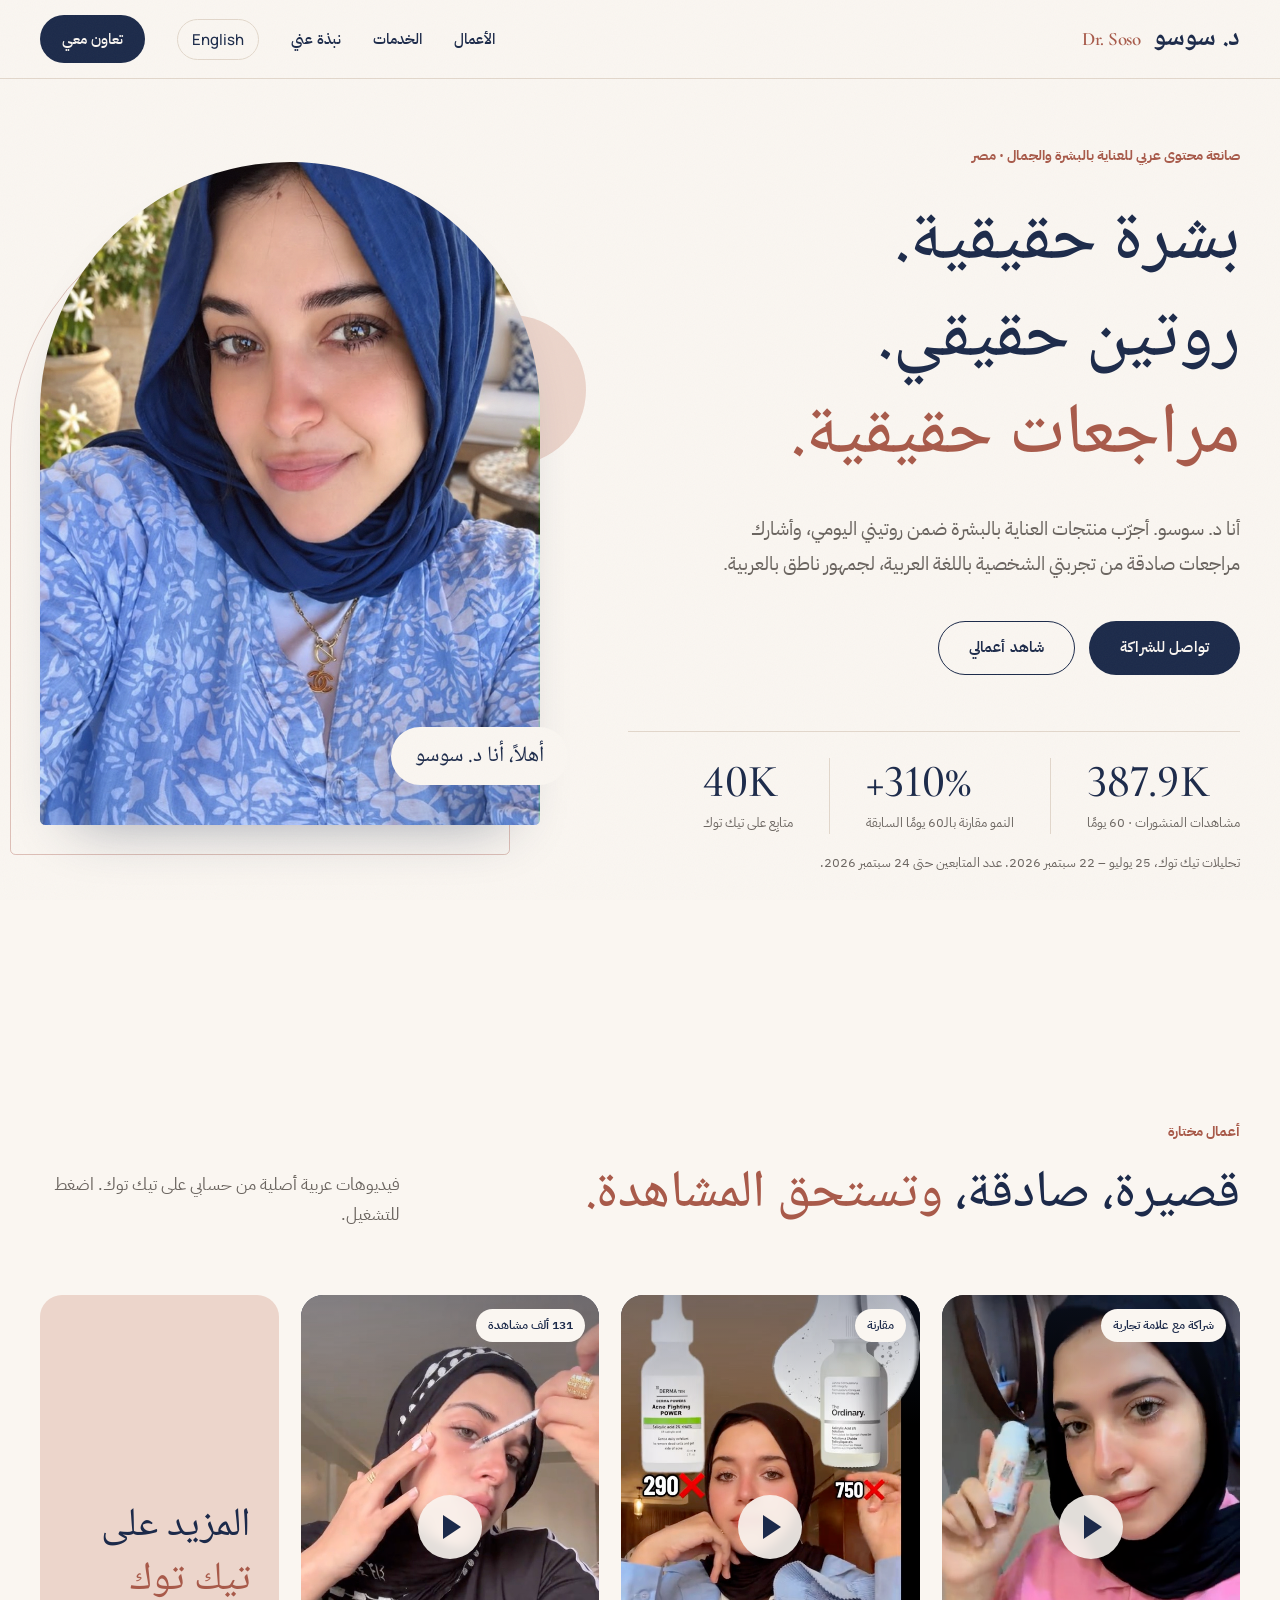
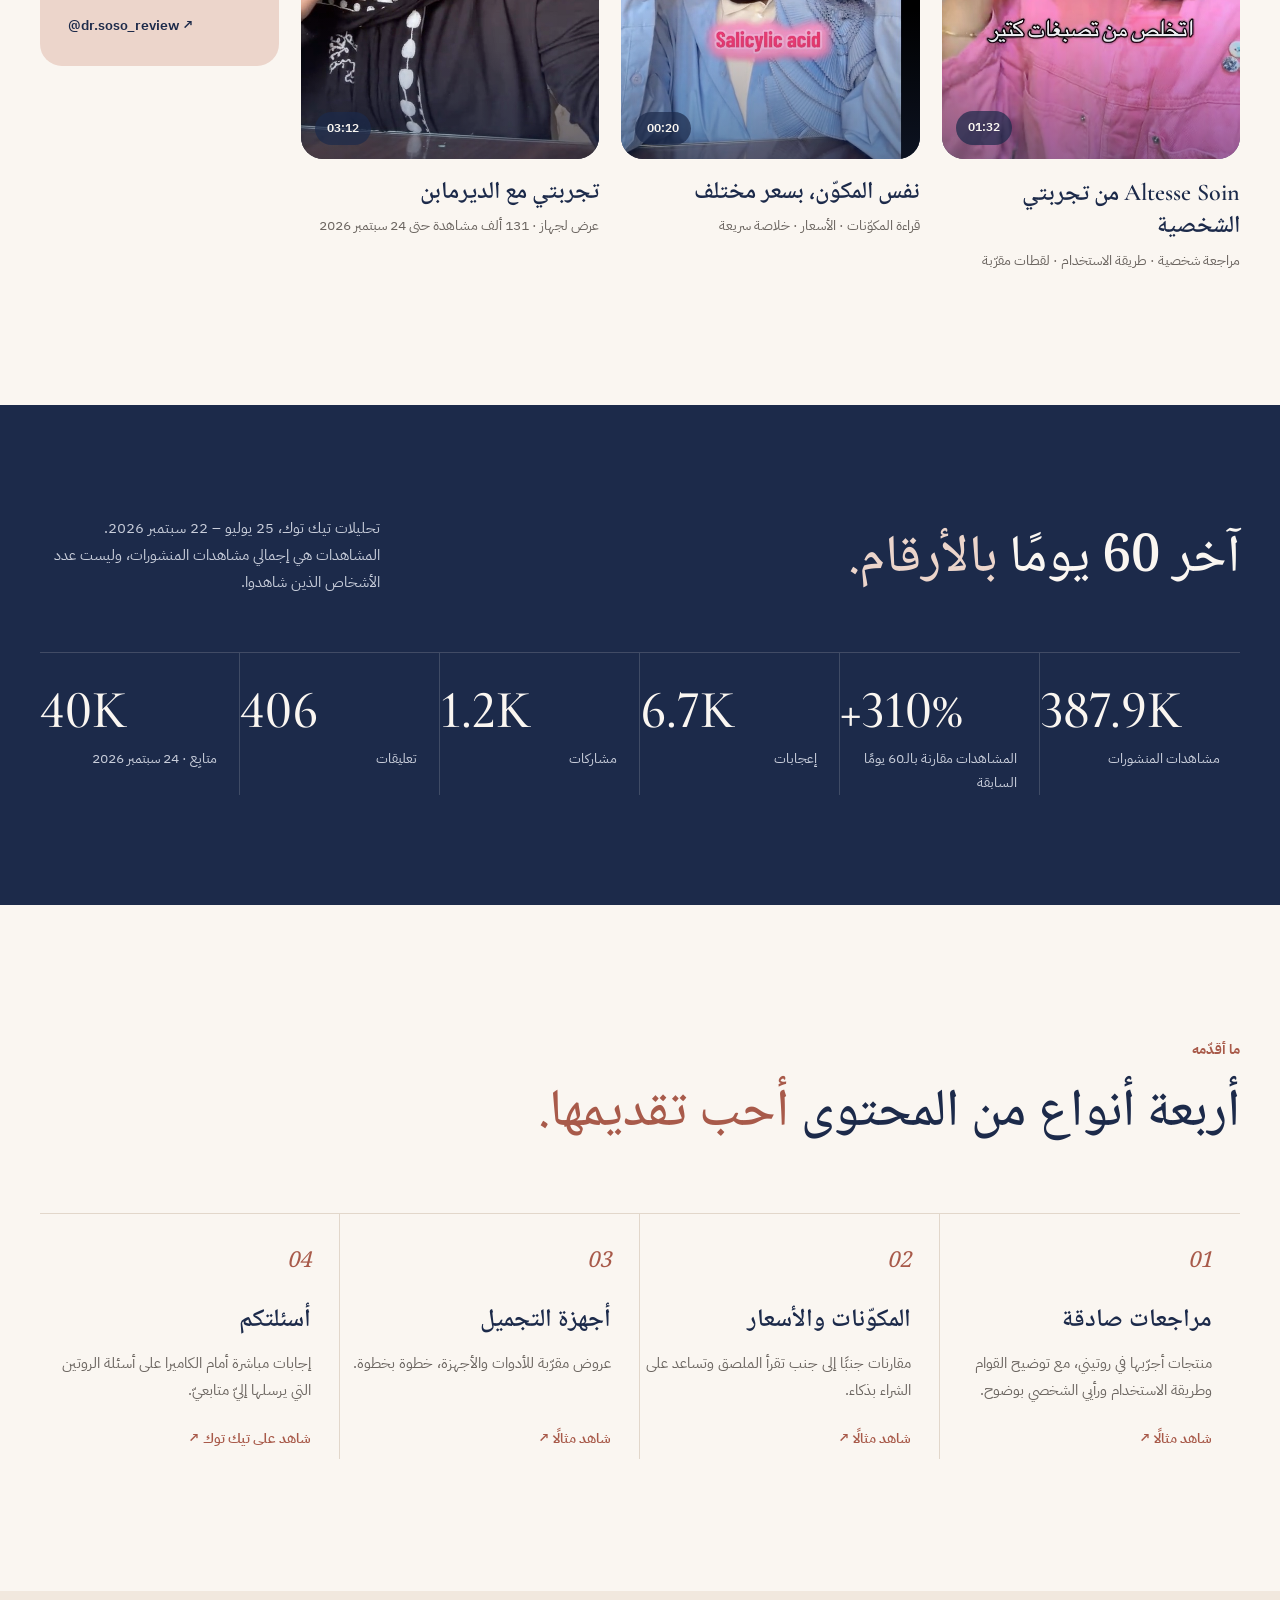
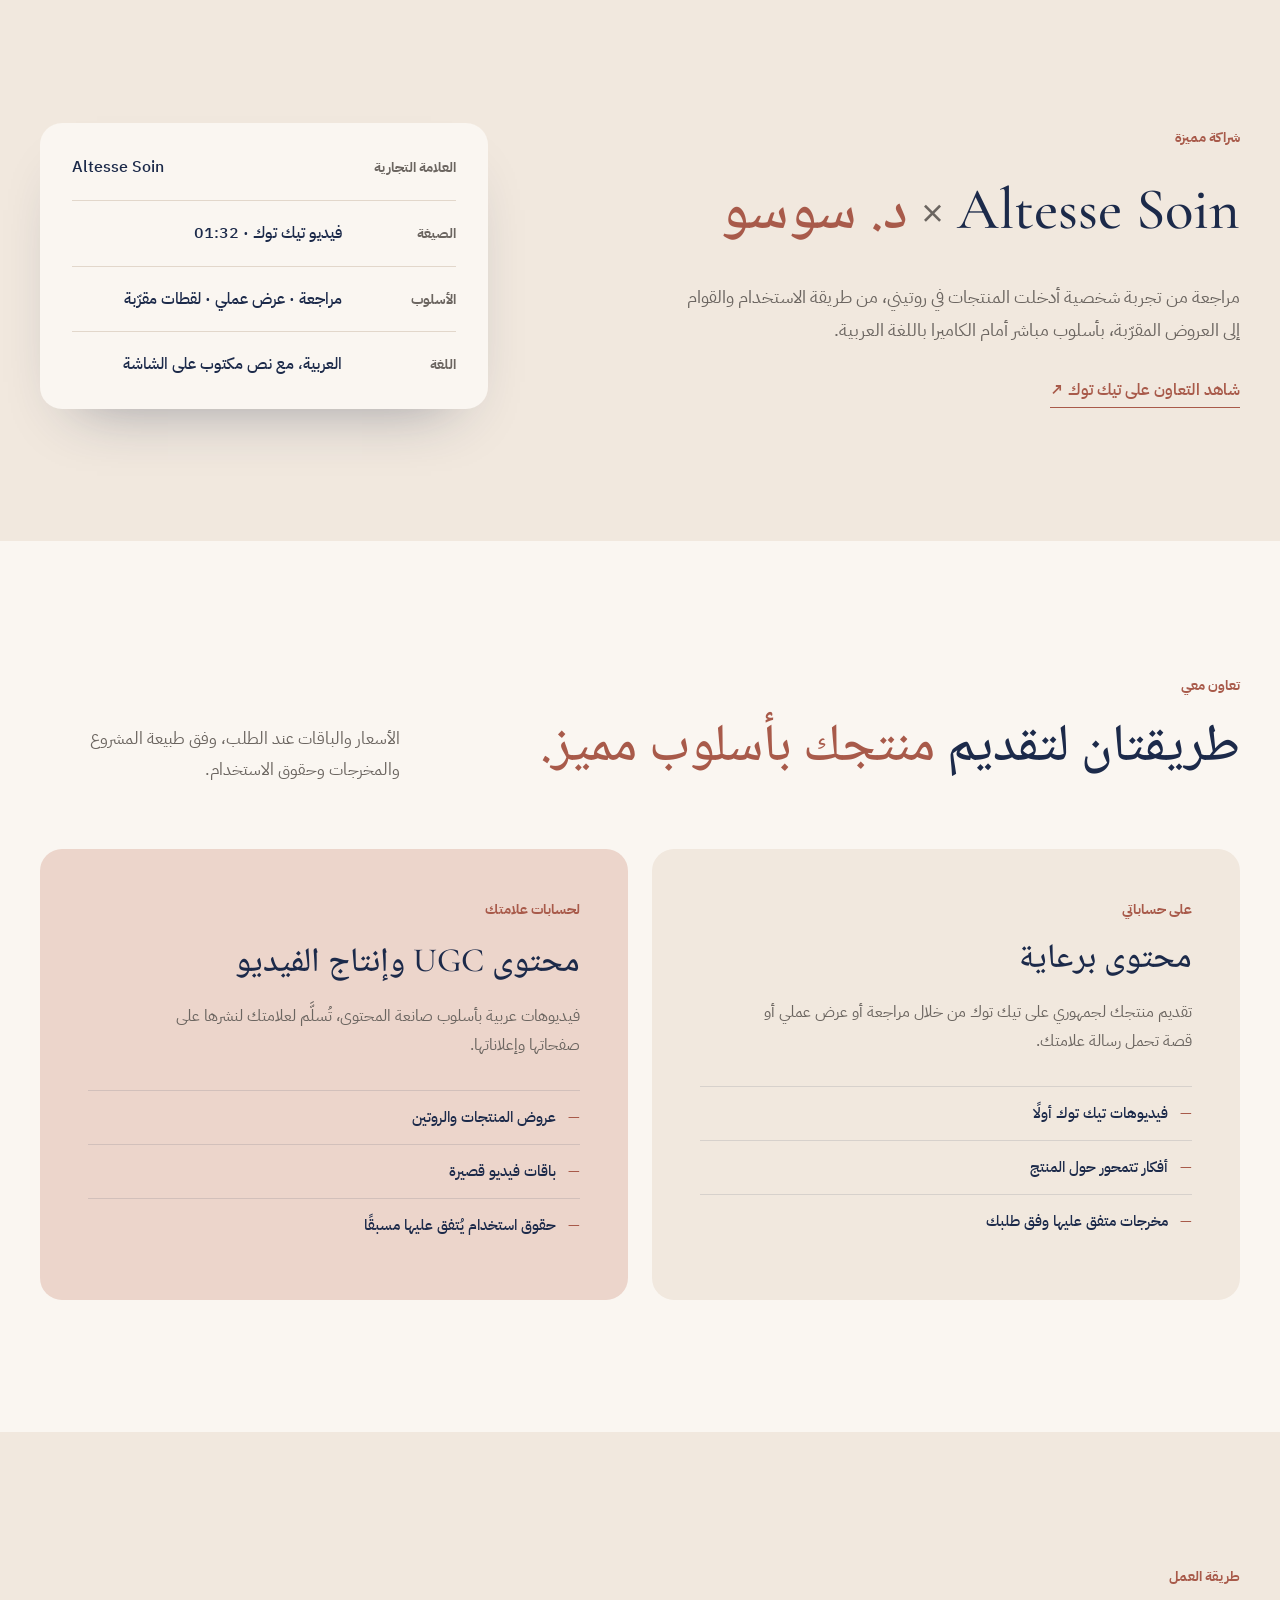
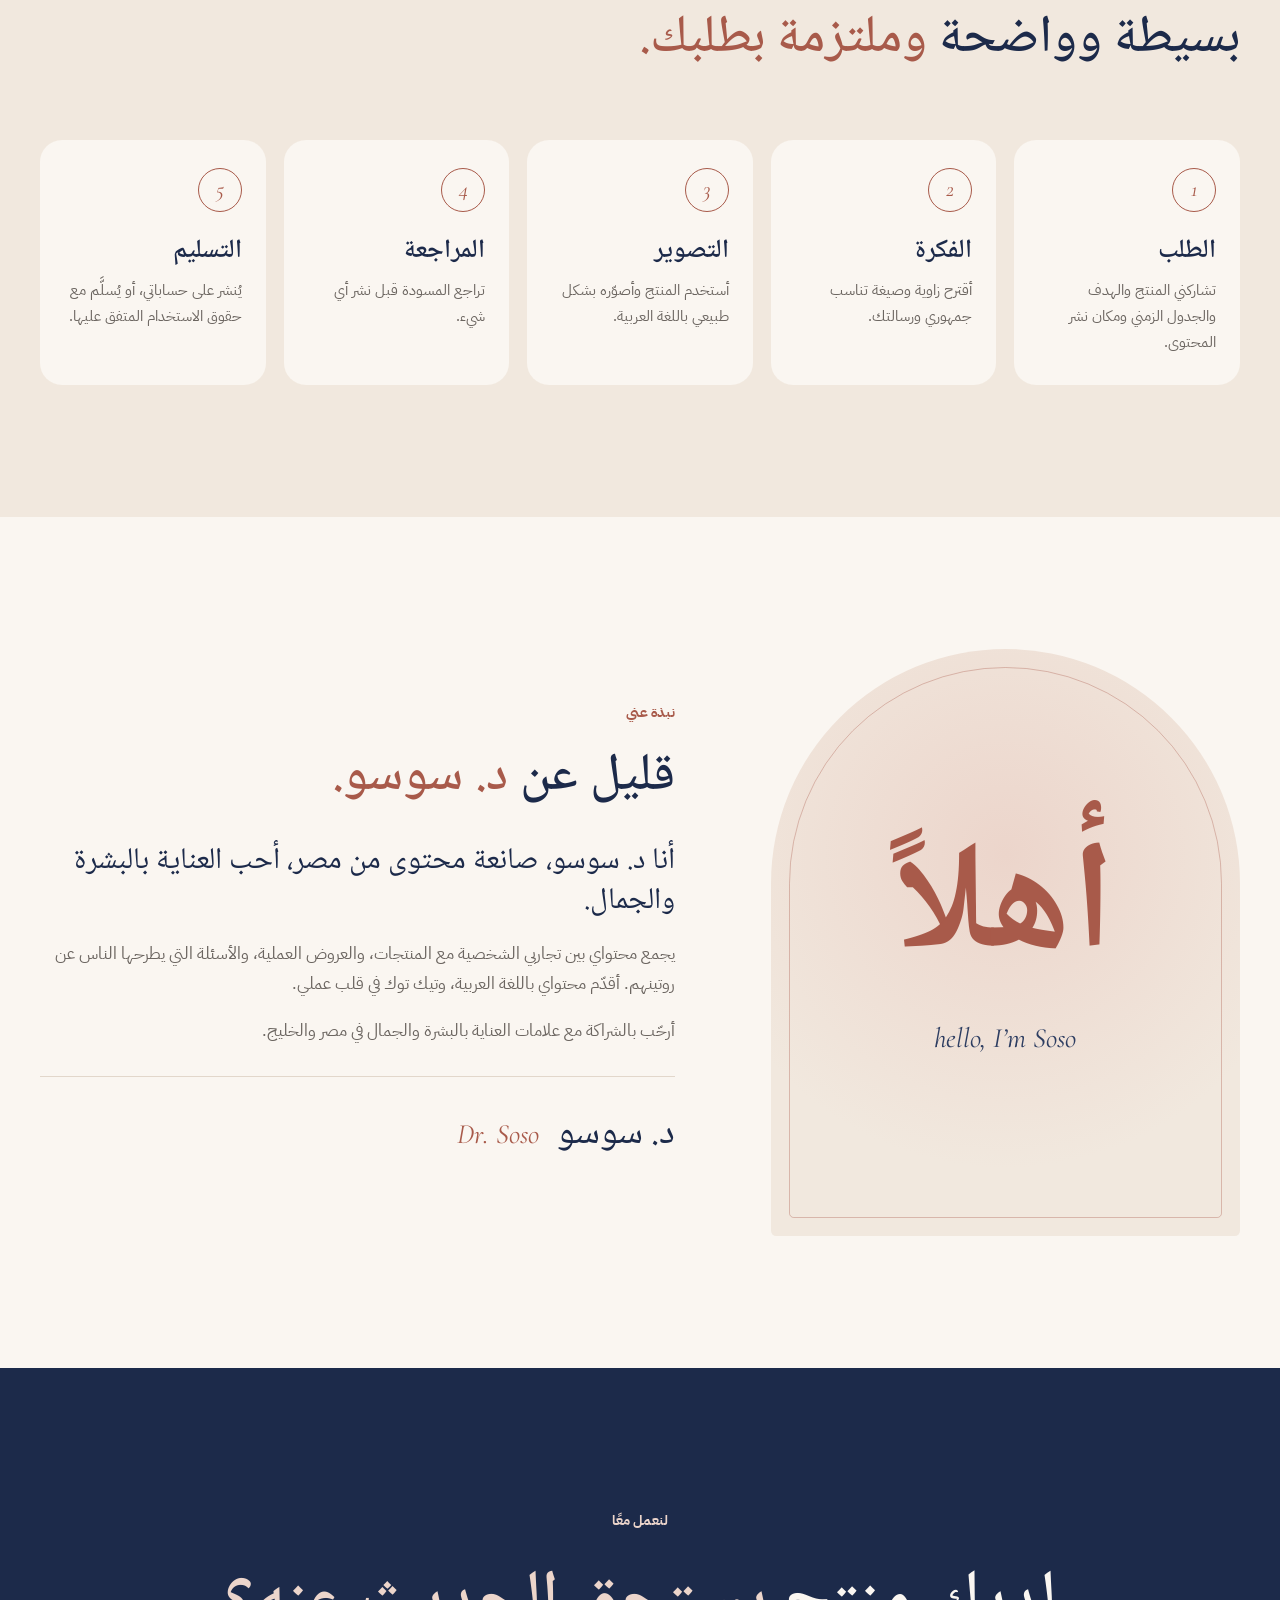
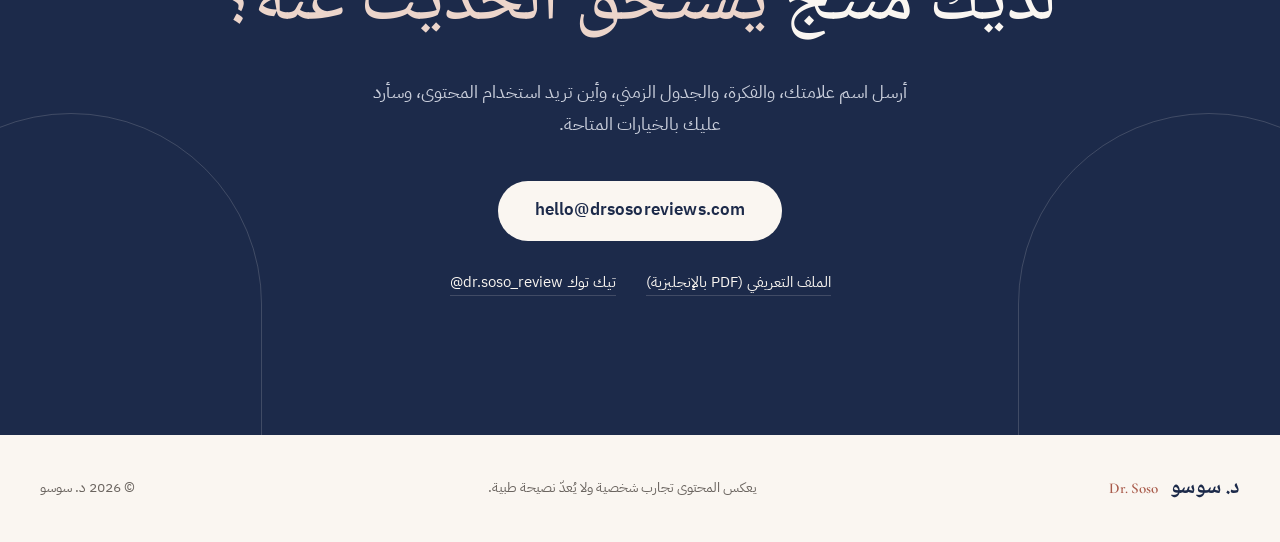
==== commit 45b7b199: "Content review: remove unverified audience and retention claims Hero says Arabic-speaking audiences " ====
--- a/ar/index.html
+++ b/ar/index.html
@@ -5,9 +5,9 @@
   <meta name="viewport" content="width=device-width, initial-scale=1">
   <meta name="theme-color" content="#faf6f1">
   <title>د. سوسو — صانعة محتوى عربي للعناية بالبشرة والجمال</title>
-  <meta name="description" content="د. سوسو تقدّم مراجعات صادقة للعناية بالبشرة والجمال باللغة العربية من مصر. أعمال مختارة ونتائج موثّقة على تيك توك وفرص للشراكة.">
+  <meta name="description" content="د. سوسو تقدّم مراجعات صادقة للعناية بالبشرة والجمال باللغة العربية من مصر. أعمال مختارة ونتائج على تيك توك وفرص للشراكة.">
   <meta property="og:title" content="د. سوسو — بشرة حقيقية. روتين حقيقي. مراجعات حقيقية.">
-  <meta property="og:description" content="صانعة محتوى عربي للعناية بالبشرة والجمال من مصر. أعمال مختارة ونتائج موثّقة وشراكات مع العلامات التجارية.">
+  <meta property="og:description" content="صانعة محتوى عربي للعناية بالبشرة والجمال من مصر. أعمال مختارة ونتائج على تيك توك وشراكات مع العلامات التجارية.">
   <link rel="canonical" href="https://drsosoreviews.com/ar/">
   <link rel="alternate" hreflang="en" href="https://drsosoreviews.com/">
   <link rel="alternate" hreflang="ar" href="https://drsosoreviews.com/ar/">
@@ -21,9 +21,9 @@
   <link rel="preconnect" href="https://fonts.googleapis.com">
   <link rel="preconnect" href="https://fonts.gstatic.com" crossorigin>
   <link rel="stylesheet" href="https://fonts.googleapis.com/css2?family=Cormorant+Garamond:ital,wght@0,500;0,600;1,500;1,600&family=Manrope:wght@400;500;600;700&family=Noto+Naskh+Arabic:wght@500;600;700&family=IBM+Plex+Sans+Arabic:wght@400;500;600&display=swap">
-  <link rel="stylesheet" href="../styles.css">
+  <link rel="stylesheet" href="../styles.css?v=20260925">
   <script>document.documentElement.classList.add('js')</script>
-  <script src="../script.js" defer></script>
+  <script src="../script.js?v=20260925" defer></script>
 </head>
 <body>
   <a class="skip-link" href="#main">تخطَّ إلى المحتوى</a>
@@ -47,7 +47,7 @@
         <div class="hero-copy reveal">
           <p class="kicker">صانعة محتوى عربي للعناية بالبشرة والجمال · مصر</p>
           <h1 id="hero-title"><span>بشرة حقيقية.</span> <span>روتين حقيقي.</span> <em>مراجعات حقيقية.</em></h1>
-          <p class="lead">أنا د. سوسو. أجرّب منتجات العناية بالبشرة ضمن روتيني اليومي، وأشارك مراجعات صادقة من تجربتي الشخصية باللغة العربية، لجمهور في مصر والخليج.</p>
+          <p class="lead">أنا د. سوسو. أجرّب منتجات العناية بالبشرة ضمن روتيني اليومي، وأشارك مراجعات صادقة من تجربتي الشخصية باللغة العربية، لجمهور ناطق بالعربية.</p>
           <div class="actions">
             <a class="btn btn-dark" href="mailto:hello@drsosoreviews.com?subject=Partnership%20Opportunity">تواصل للشراكة</a>
             <a class="btn btn-line" href="#work">شاهد أعمالي</a>
@@ -127,7 +127,7 @@
       <div class="wrap">
         <header class="head reveal">
           <p class="kicker">ما أقدّمه</p>
-          <h2 id="pillars-title">أربعة أنواع من المحتوى <em>يعود إليها جمهوري.</em></h2>
+          <h2 id="pillars-title">أربعة أنواع من المحتوى <em>أحب تقديمها.</em></h2>
         </header>
         <ol class="pillars">
           <li class="reveal"><span class="num">01</span><h3>مراجعات صادقة</h3><p>منتجات أجرّبها في روتيني، مع توضيح القوام وطريقة الاستخدام ورأيي الشخصي بوضوح.</p><a href="https://www.tiktok.com/@dr.soso_review/video/7683558367930912007" target="_blank" rel="noopener noreferrer">شاهد مثالًا ↗</a></li>
--- a/styles.css
+++ b/styles.css
@@ -213,7 +213,7 @@
 .player-help a { color: var(--clay); text-decoration: underline; }
 
 /* Reveal on scroll (only when JS marks the page ready) */
-.js .reveal { opacity: 0; transform: translateY(18px); transition: opacity .8s ease, transform .8s ease; }
+.js .reveal { transform: translateY(14px); transition: transform .8s ease; }
 .js .reveal.is-in { opacity: 1; transform: none; }
 
 /* Arabic page */
@@ -326,10 +326,10 @@
 @media (prefers-reduced-motion: reduce) {
   html { scroll-behavior: auto; }
   *, *::before, *::after { transition: none !important; animation: none !important; }
-  .js .reveal { opacity: 1; transform: none; }
+  .js .reveal { transform: none; }
 }
 
 @media print {
   .site-header, .actions, .play, .video-dialog, .skip-link { display: none !important; }
-  .js .reveal { opacity: 1; transform: none; }
-}
+  .js .reveal { transform: none; }
+}
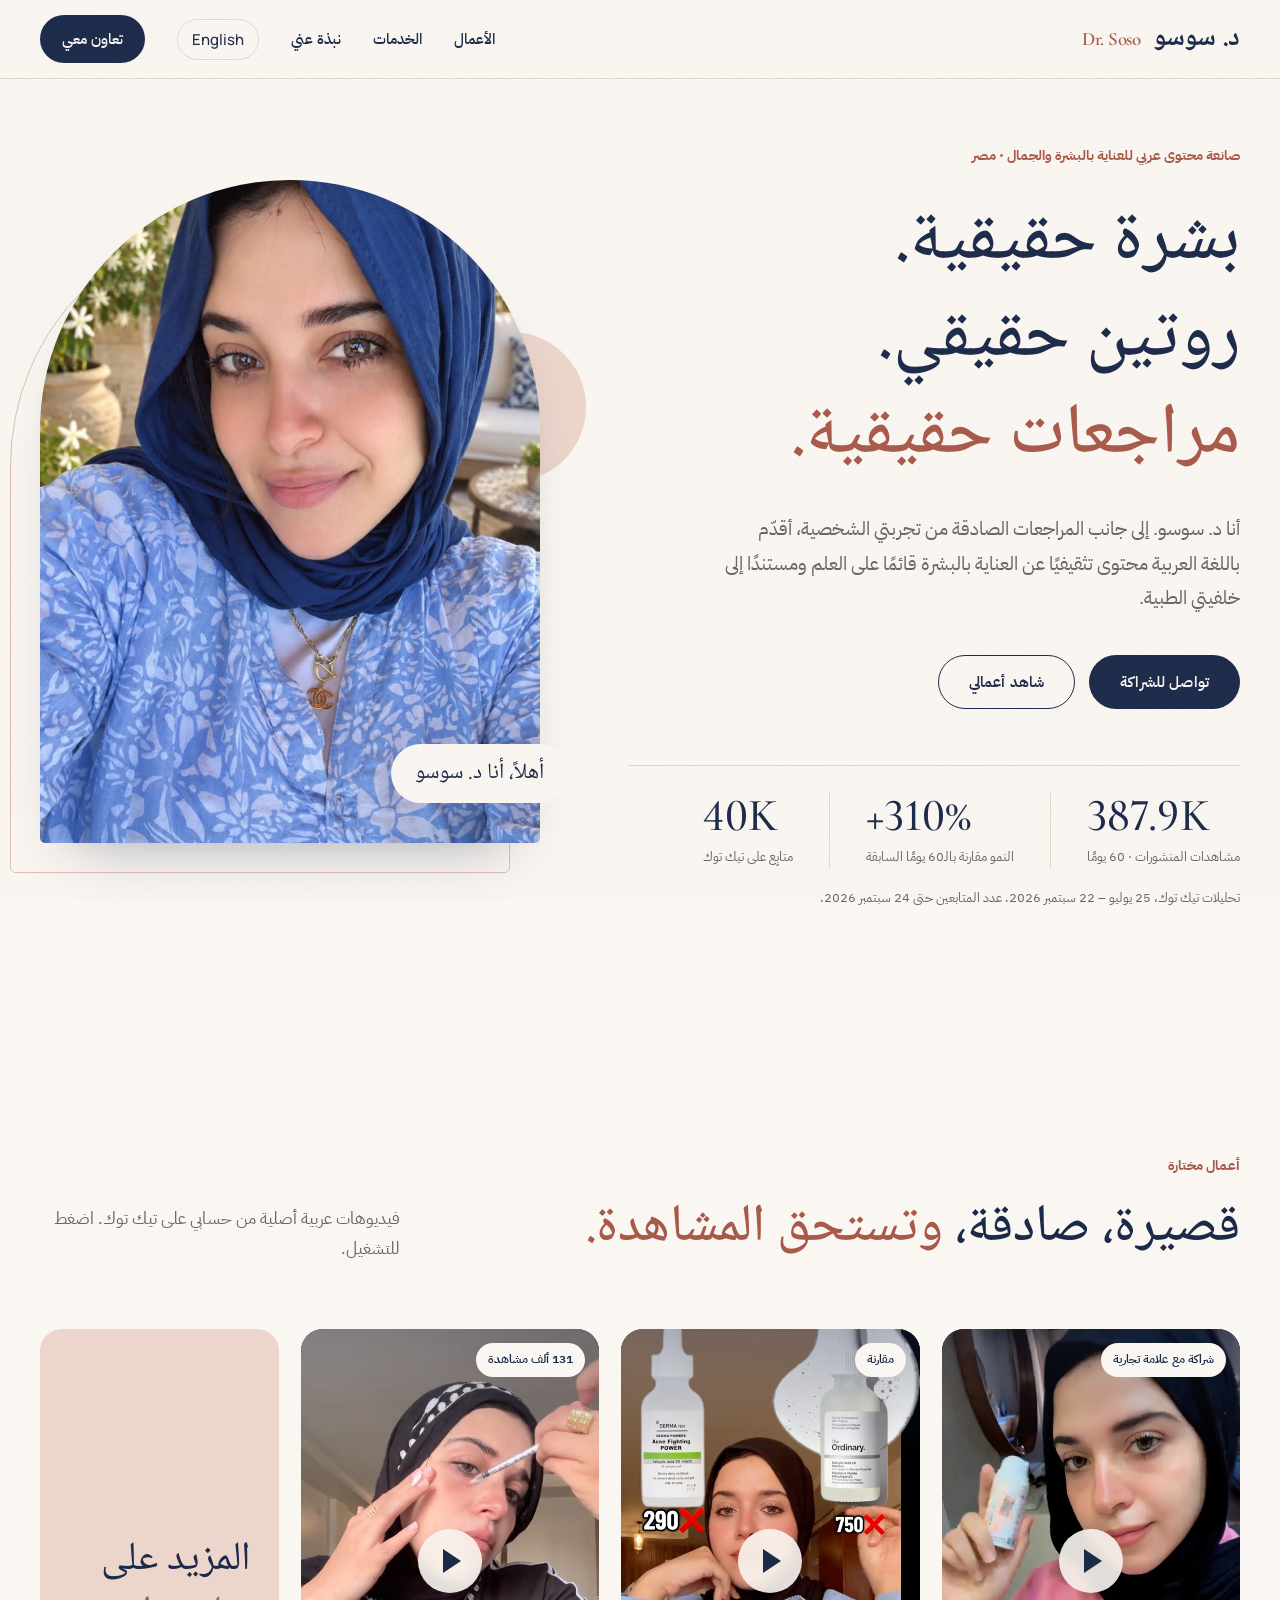
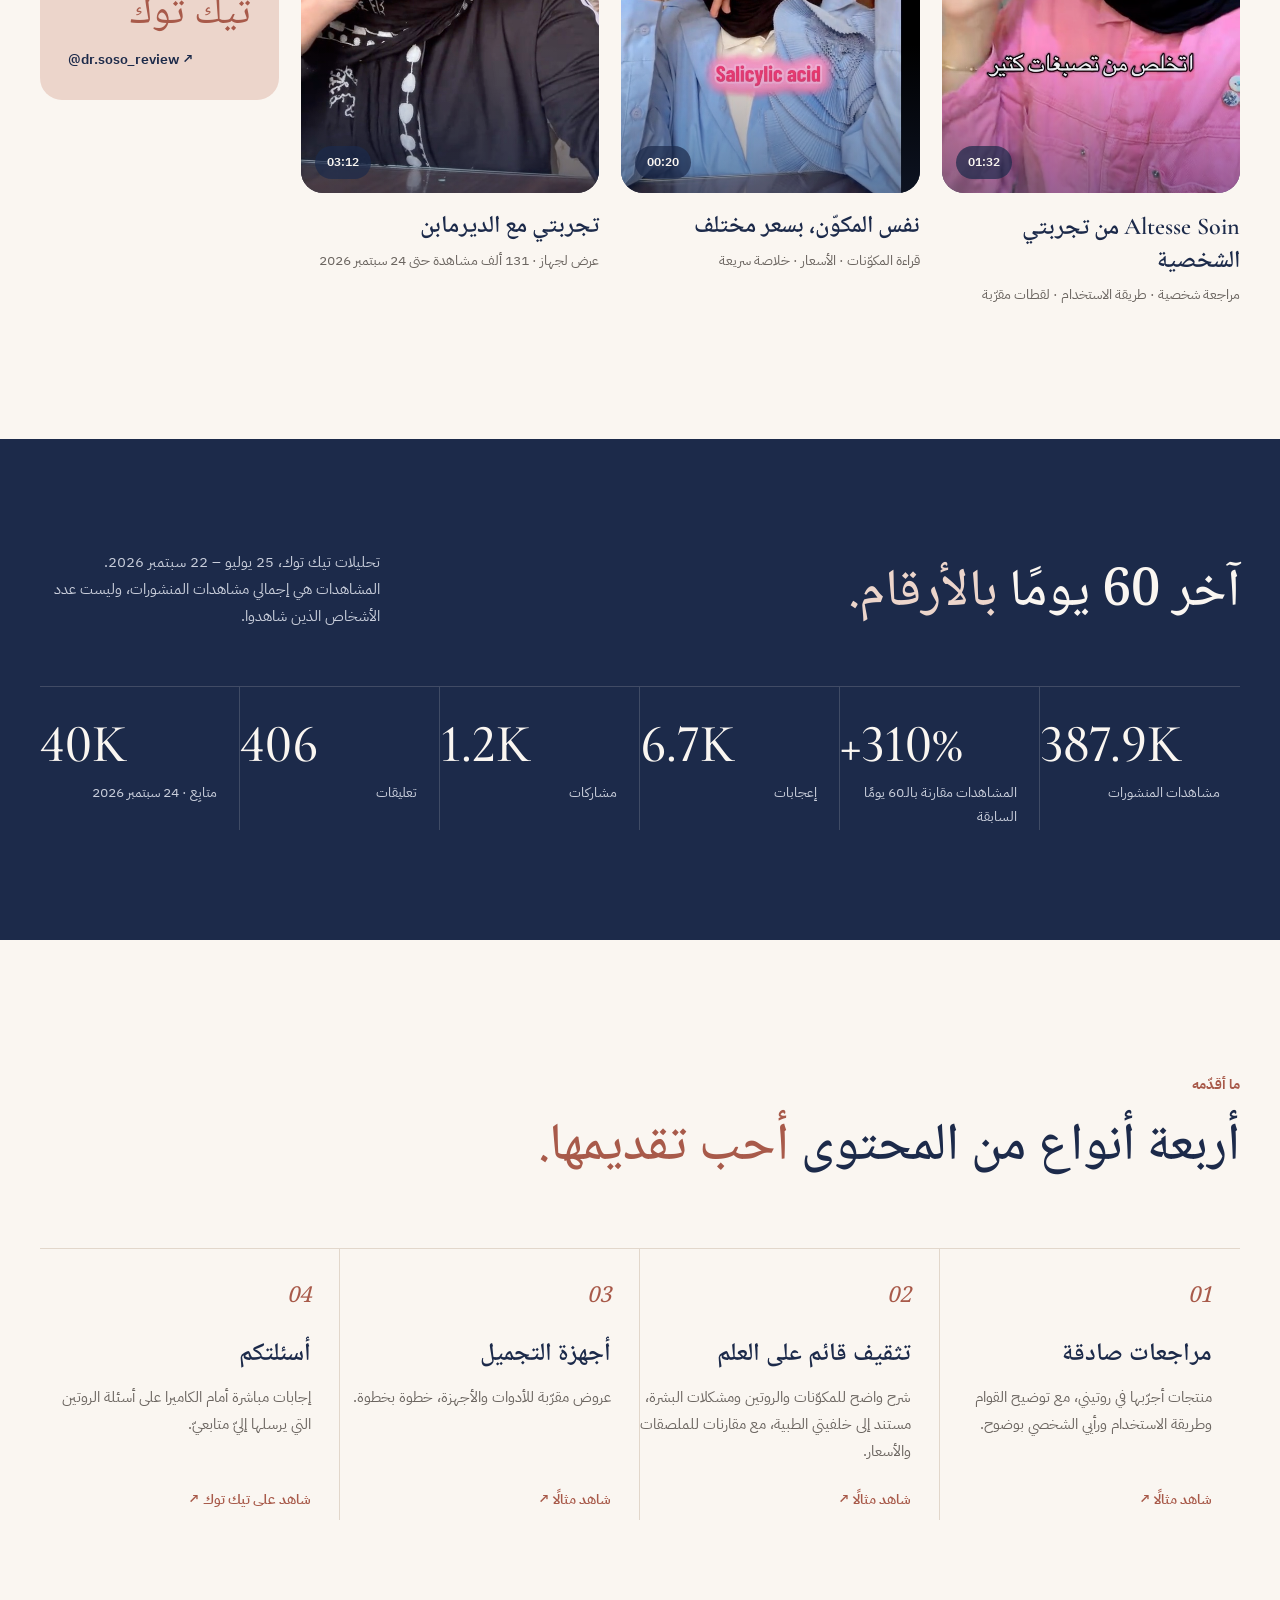
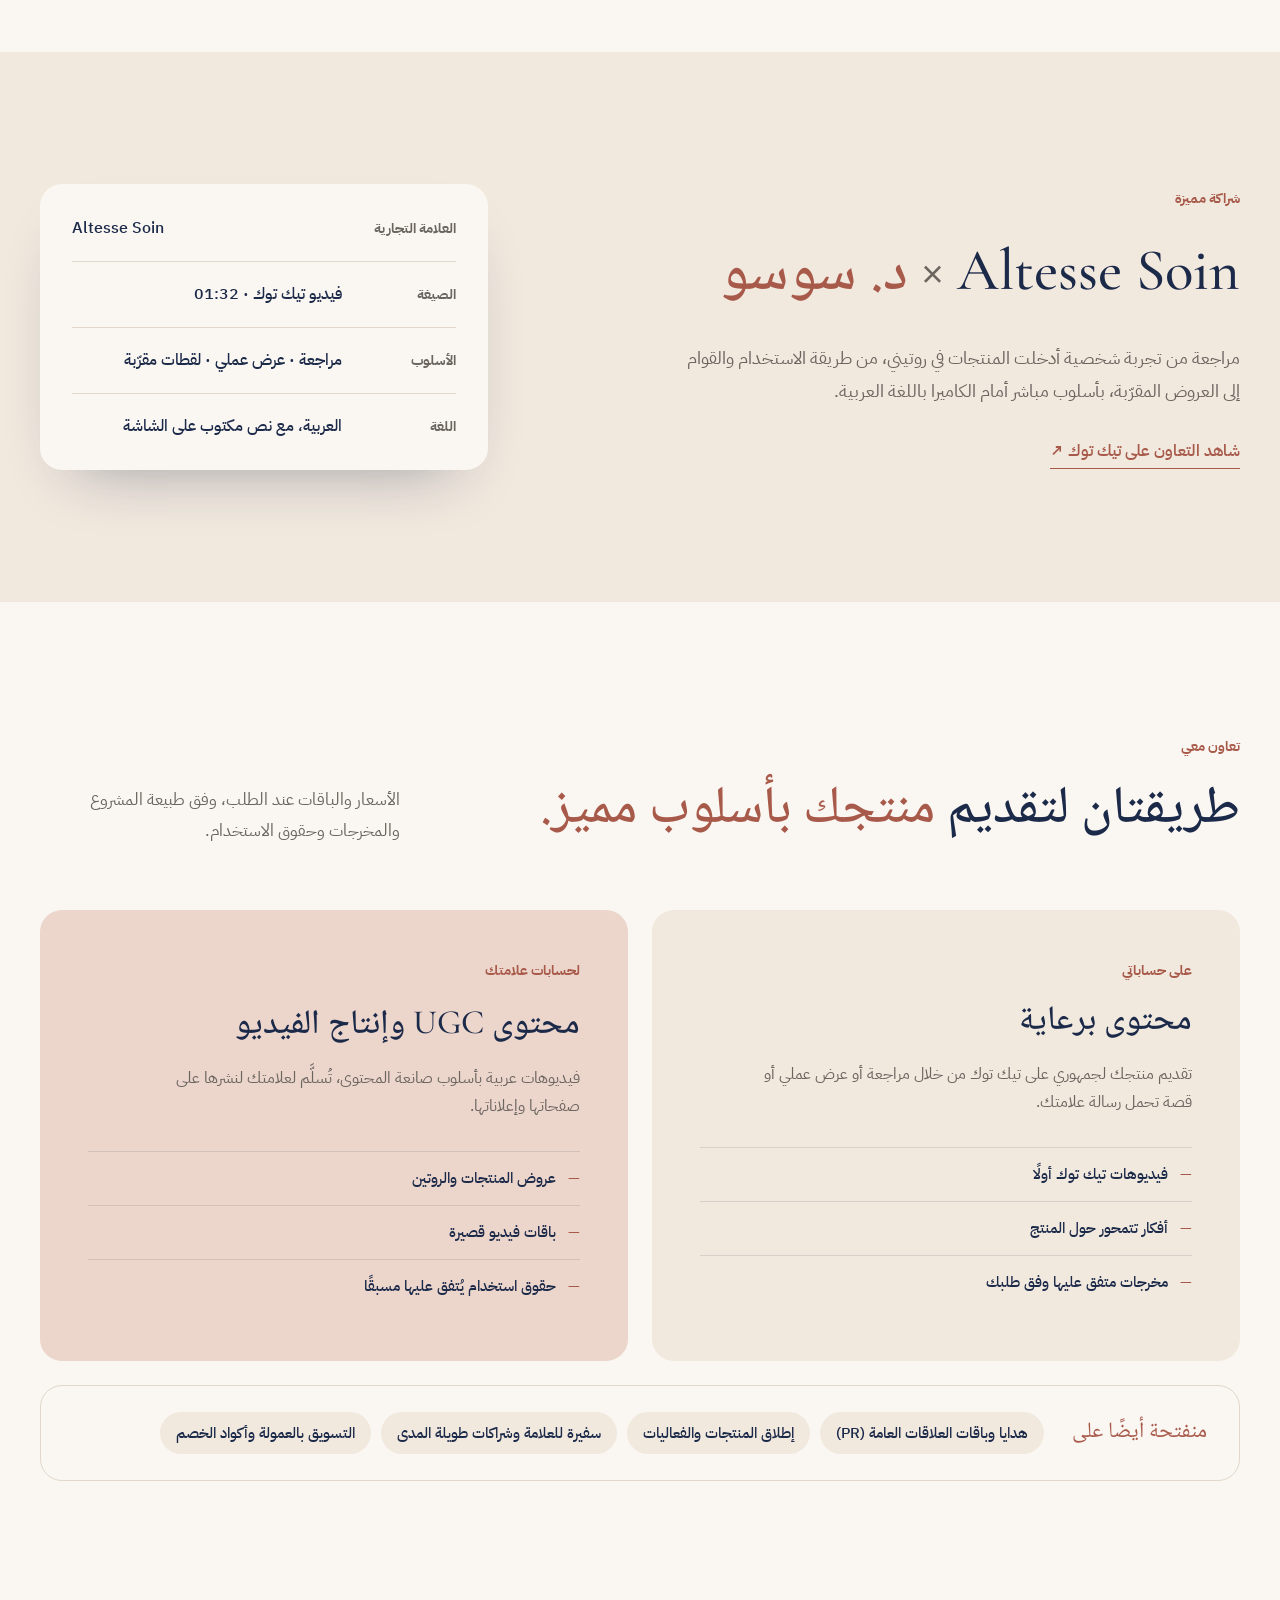
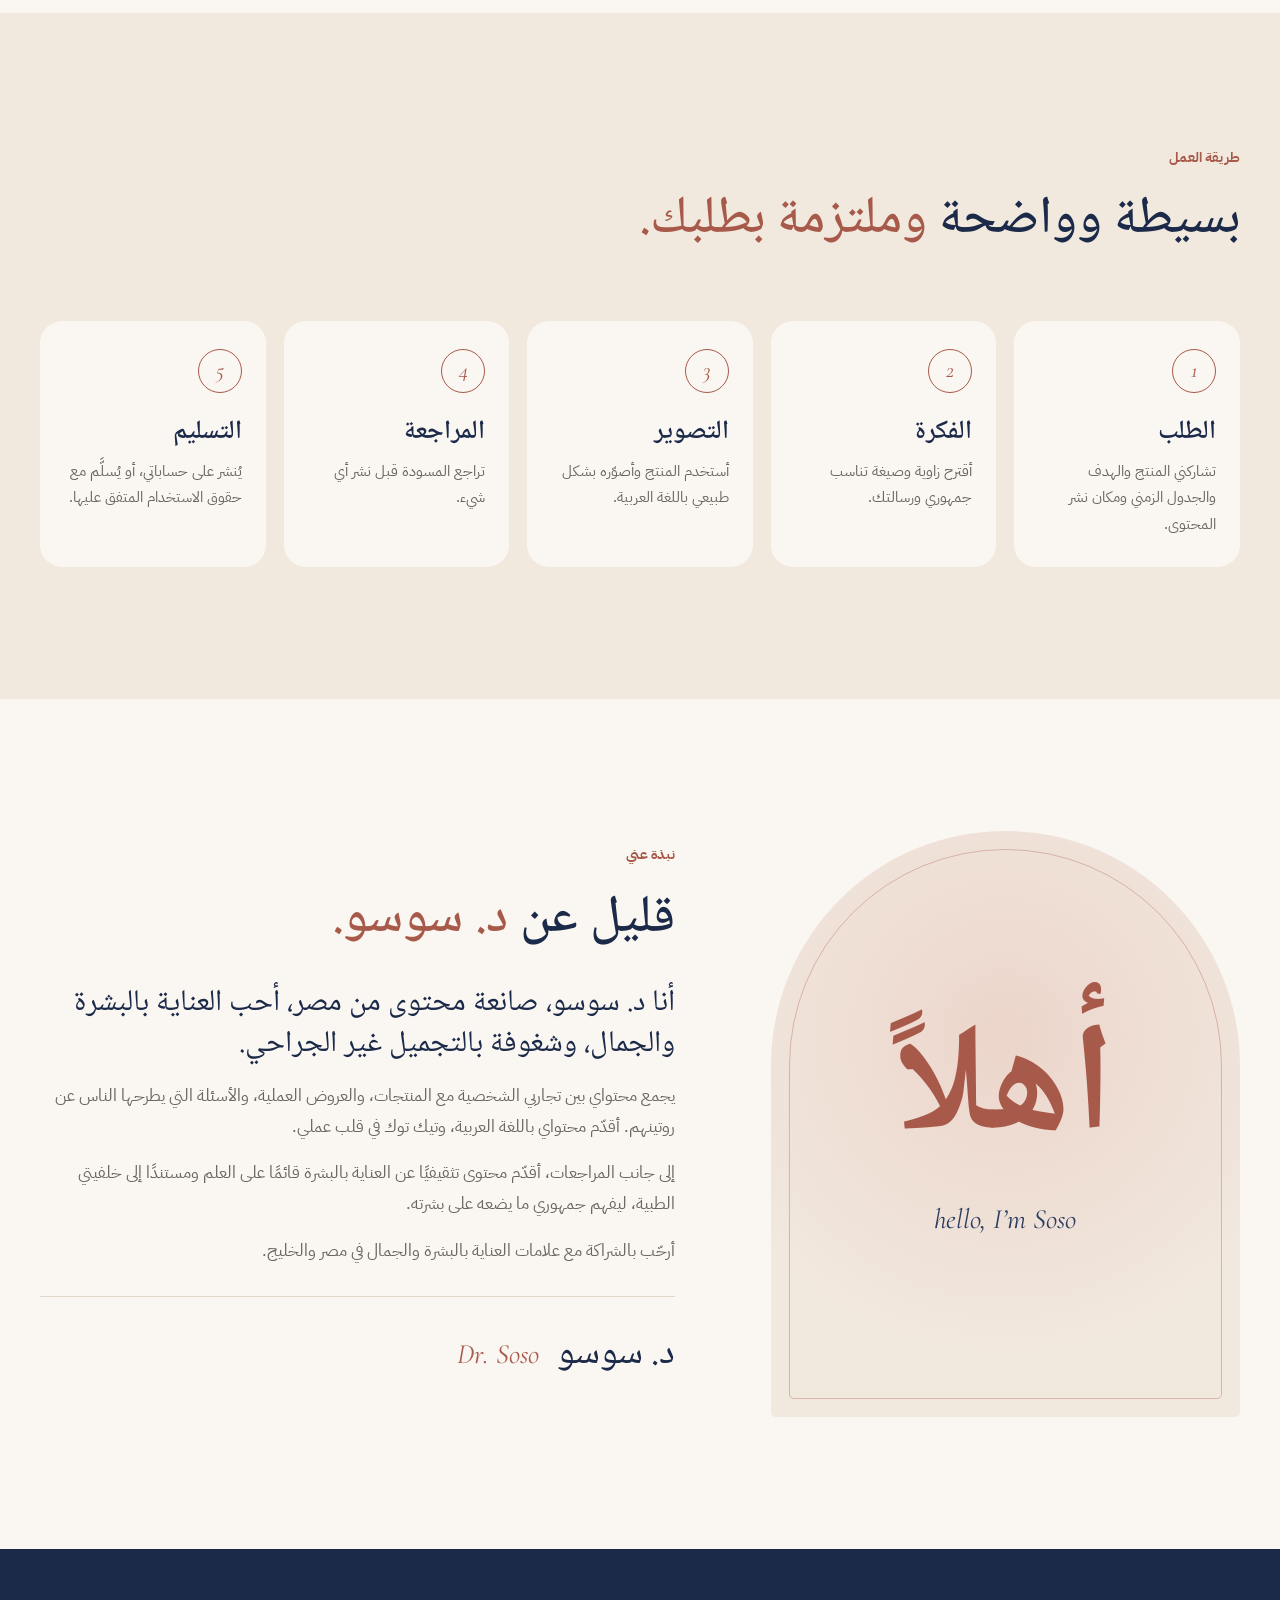
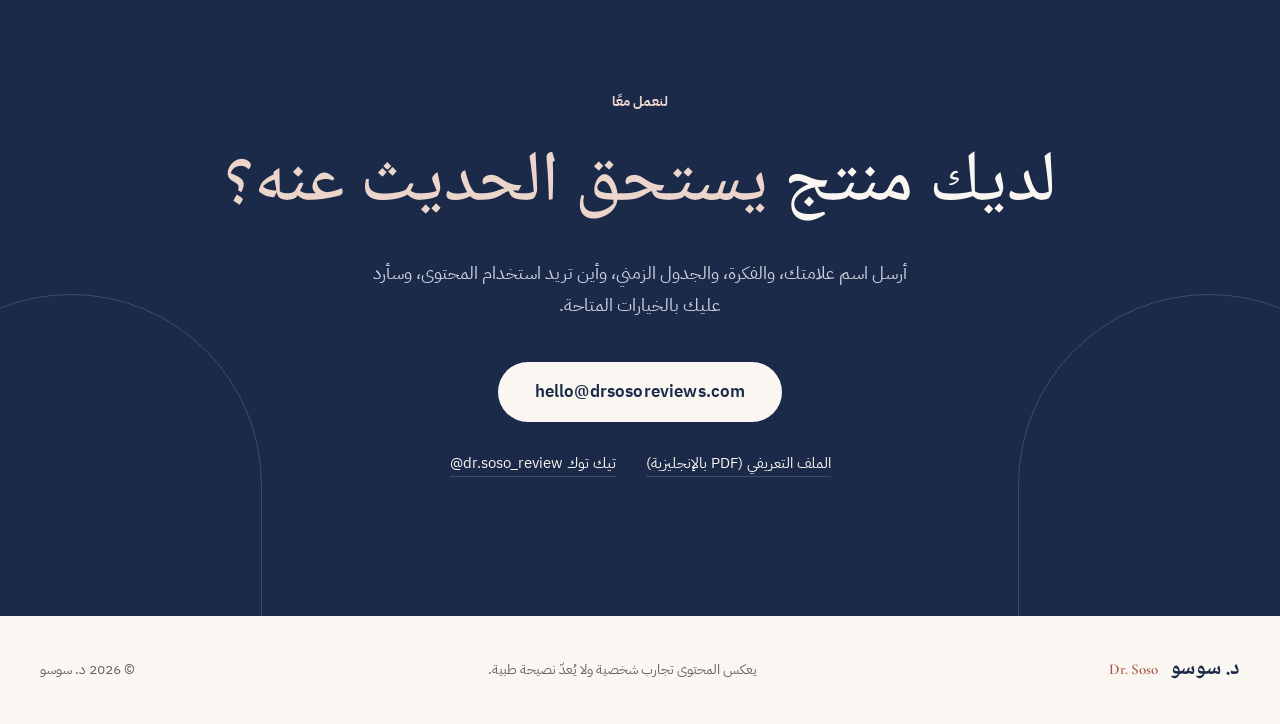
==== commit 4084e5a4: "Add science-based education, non-surgical aesthetics and PR collaboration copy" ====
--- a/ar/index.html
+++ b/ar/index.html
@@ -5,7 +5,7 @@
   <meta name="viewport" content="width=device-width, initial-scale=1">
   <meta name="theme-color" content="#faf6f1">
   <title>د. سوسو — صانعة محتوى عربي للعناية بالبشرة والجمال</title>
-  <meta name="description" content="د. سوسو تقدّم مراجعات صادقة للعناية بالبشرة والجمال باللغة العربية من مصر. أعمال مختارة ونتائج على تيك توك وفرص للشراكة.">
+  <meta name="description" content="د. سوسو تقدّم مراجعات صادقة ومحتوى تثقيفيًا قائمًا على العلم للعناية بالبشرة باللغة العربية من مصر. أعمال مختارة ونتائج على تيك توك وفرص للشراكة.">
   <meta property="og:title" content="د. سوسو — بشرة حقيقية. روتين حقيقي. مراجعات حقيقية.">
   <meta property="og:description" content="صانعة محتوى عربي للعناية بالبشرة والجمال من مصر. أعمال مختارة ونتائج على تيك توك وشراكات مع العلامات التجارية.">
   <link rel="canonical" href="https://drsosoreviews.com/ar/">
@@ -21,9 +21,9 @@
   <link rel="preconnect" href="https://fonts.googleapis.com">
   <link rel="preconnect" href="https://fonts.gstatic.com" crossorigin>
   <link rel="stylesheet" href="https://fonts.googleapis.com/css2?family=Cormorant+Garamond:ital,wght@0,500;0,600;1,500;1,600&family=Manrope:wght@400;500;600;700&family=Noto+Naskh+Arabic:wght@500;600;700&family=IBM+Plex+Sans+Arabic:wght@400;500;600&display=swap">
-  <link rel="stylesheet" href="../styles.css?v=20260925">
+  <link rel="stylesheet" href="../styles.css?v=20260925b">
   <script>document.documentElement.classList.add('js')</script>
-  <script src="../script.js?v=20260925" defer></script>
+  <script src="../script.js?v=20260925b" defer></script>
 </head>
 <body>
   <a class="skip-link" href="#main">تخطَّ إلى المحتوى</a>
@@ -47,7 +47,7 @@
         <div class="hero-copy reveal">
           <p class="kicker">صانعة محتوى عربي للعناية بالبشرة والجمال · مصر</p>
           <h1 id="hero-title"><span>بشرة حقيقية.</span> <span>روتين حقيقي.</span> <em>مراجعات حقيقية.</em></h1>
-          <p class="lead">أنا د. سوسو. أجرّب منتجات العناية بالبشرة ضمن روتيني اليومي، وأشارك مراجعات صادقة من تجربتي الشخصية باللغة العربية، لجمهور ناطق بالعربية.</p>
+          <p class="lead">أنا د. سوسو. إلى جانب المراجعات الصادقة من تجربتي الشخصية، أقدّم باللغة العربية محتوى تثقيفيًا عن العناية بالبشرة قائمًا على العلم ومستندًا إلى خلفيتي الطبية.</p>
           <div class="actions">
             <a class="btn btn-dark" href="mailto:hello@drsosoreviews.com?subject=Partnership%20Opportunity">تواصل للشراكة</a>
             <a class="btn btn-line" href="#work">شاهد أعمالي</a>
@@ -131,7 +131,7 @@
         </header>
         <ol class="pillars">
           <li class="reveal"><span class="num">01</span><h3>مراجعات صادقة</h3><p>منتجات أجرّبها في روتيني، مع توضيح القوام وطريقة الاستخدام ورأيي الشخصي بوضوح.</p><a href="https://www.tiktok.com/@dr.soso_review/video/7683558367930912007" target="_blank" rel="noopener noreferrer">شاهد مثالًا ↗</a></li>
-          <li class="reveal"><span class="num">02</span><h3>المكوّنات والأسعار</h3><p>مقارنات جنبًا إلى جنب تقرأ الملصق وتساعد على الشراء بذكاء.</p><a href="https://www.tiktok.com/@dr.soso_review/video/7680168750603128072" target="_blank" rel="noopener noreferrer">شاهد مثالًا ↗</a></li>
+          <li class="reveal"><span class="num">02</span><h3>تثقيف قائم على العلم</h3><p>شرح واضح للمكوّنات والروتين ومشكلات البشرة، مستند إلى خلفيتي الطبية، مع مقارنات للملصقات والأسعار.</p><a href="https://www.tiktok.com/@dr.soso_review/video/7680168750603128072" target="_blank" rel="noopener noreferrer">شاهد مثالًا ↗</a></li>
           <li class="reveal"><span class="num">03</span><h3>أجهزة التجميل</h3><p>عروض مقرّبة للأدوات والأجهزة، خطوة بخطوة.</p><a href="https://www.tiktok.com/@dr.soso_review/video/7674702160294202632" target="_blank" rel="noopener noreferrer">شاهد مثالًا ↗</a></li>
           <li class="reveal"><span class="num">04</span><h3>أسئلتكم</h3><p>إجابات مباشرة أمام الكاميرا على أسئلة الروتين التي يرسلها إليّ متابعيّ.</p><a href="https://www.tiktok.com/@dr.soso_review" target="_blank" rel="noopener noreferrer">شاهد على تيك توك ↗</a></li>
         </ol>
@@ -181,6 +181,10 @@
             <ul><li>عروض المنتجات والروتين</li><li>باقات فيديو قصيرة</li><li>حقوق استخدام يُتفق عليها مسبقًا</li></ul>
           </article>
         </div>
+        <div class="also reveal">
+          <p class="also-title">منفتحة أيضًا على</p>
+          <ul><li>هدايا وباقات العلاقات العامة <span lang="en" dir="ltr">(PR)</span></li><li>إطلاق المنتجات والفعاليات</li><li>سفيرة للعلامة وشراكات طويلة المدى</li><li>التسويق بالعمولة وأكواد الخصم</li></ul>
+        </div>
       </div>
     </section>
 
@@ -210,8 +214,9 @@
         <div class="about-copy reveal">
           <p class="kicker">نبذة عني</p>
           <h2 id="about-title">قليل عن <em>د. سوسو.</em></h2>
-          <p class="big">أنا د. سوسو، صانعة محتوى من مصر، أحب العناية بالبشرة والجمال.</p>
+          <p class="big">أنا د. سوسو، صانعة محتوى من مصر، أحب العناية بالبشرة والجمال، وشغوفة بالتجميل غير الجراحي.</p>
           <p>يجمع محتواي بين تجاربي الشخصية مع المنتجات، والعروض العملية، والأسئلة التي يطرحها الناس عن روتينهم. أقدّم محتواي باللغة العربية، وتيك توك في قلب عملي.</p>
+          <p>إلى جانب المراجعات، أقدّم محتوى تثقيفيًا عن العناية بالبشرة قائمًا على العلم ومستندًا إلى خلفيتي الطبية، ليفهم جمهوري ما يضعه على بشرته.</p>
           <p>أرحّب بالشراكة مع علامات العناية بالبشرة والجمال في مصر والخليج.</p>
           <p class="sign"><span>د. سوسو</span><span lang="en" dir="ltr">Dr. Soso</span></p>
         </div>
--- a/styles.css
+++ b/styles.css
@@ -160,6 +160,12 @@
 .service ul { list-style: none; padding: 0; margin-top: 30px; }
 .service li { padding: 13px 0; border-top: 1px solid rgba(28, 42, 74, .12); font-weight: 500; font-size: 15px; }
 .service li::before { content: '—'; color: var(--clay); margin-inline-end: 12px; }
+
+.also { display: flex; align-items: center; gap: 28px; margin-top: 24px; padding: 26px 32px; border: 1px solid var(--line); border-radius: var(--r); }
+.also-title { flex-shrink: 0; font-family: var(--display); font-style: italic; font-size: 26px; color: var(--clay); }
+.also ul { list-style: none; padding: 0; display: flex; flex-wrap: wrap; gap: 10px; }
+.also li { padding: 8px 16px; border-radius: 999px; background: var(--sand); font-size: 14.5px; font-weight: 500; }
+html[dir=rtl] .also-title { font-family: var(--display-ar); font-style: normal; font-size: 22px; }
 
 /* Process */
 .process { list-style: none; padding: 0; display: grid; grid-template-columns: repeat(5, 1fr); gap: 18px; counter-reset: step; }
@@ -315,6 +321,8 @@
   .service { padding: 32px 26px; }
   .service h3 { font-size: 36px; }
   .process { grid-template-columns: 1fr; }
+  .also { flex-direction: column; align-items: flex-start; gap: 14px; padding: 22px; }
+  .also li { font-size: 13.5px; }
   .about-copy p.big { font-size: 25px; }
   .contact { padding-block: 96px; }
   .contact::before, .contact::after { display: none; }
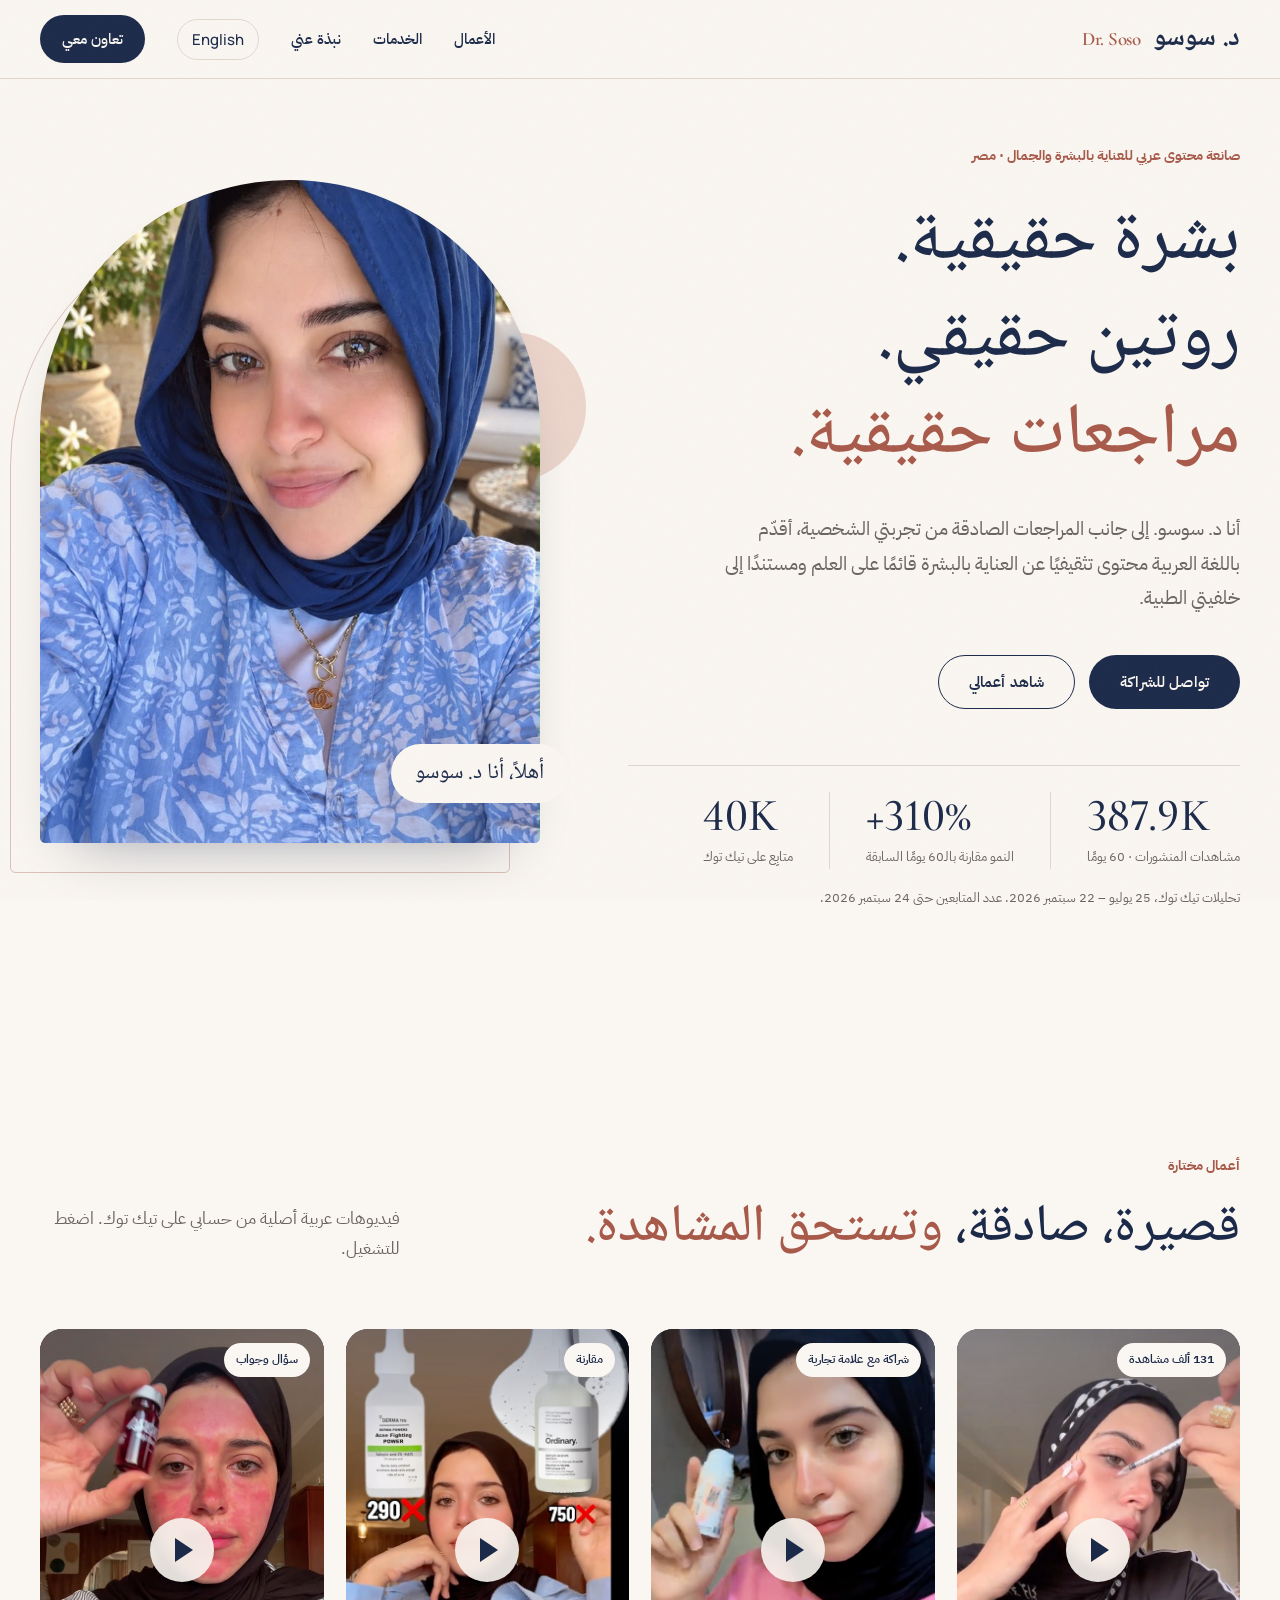
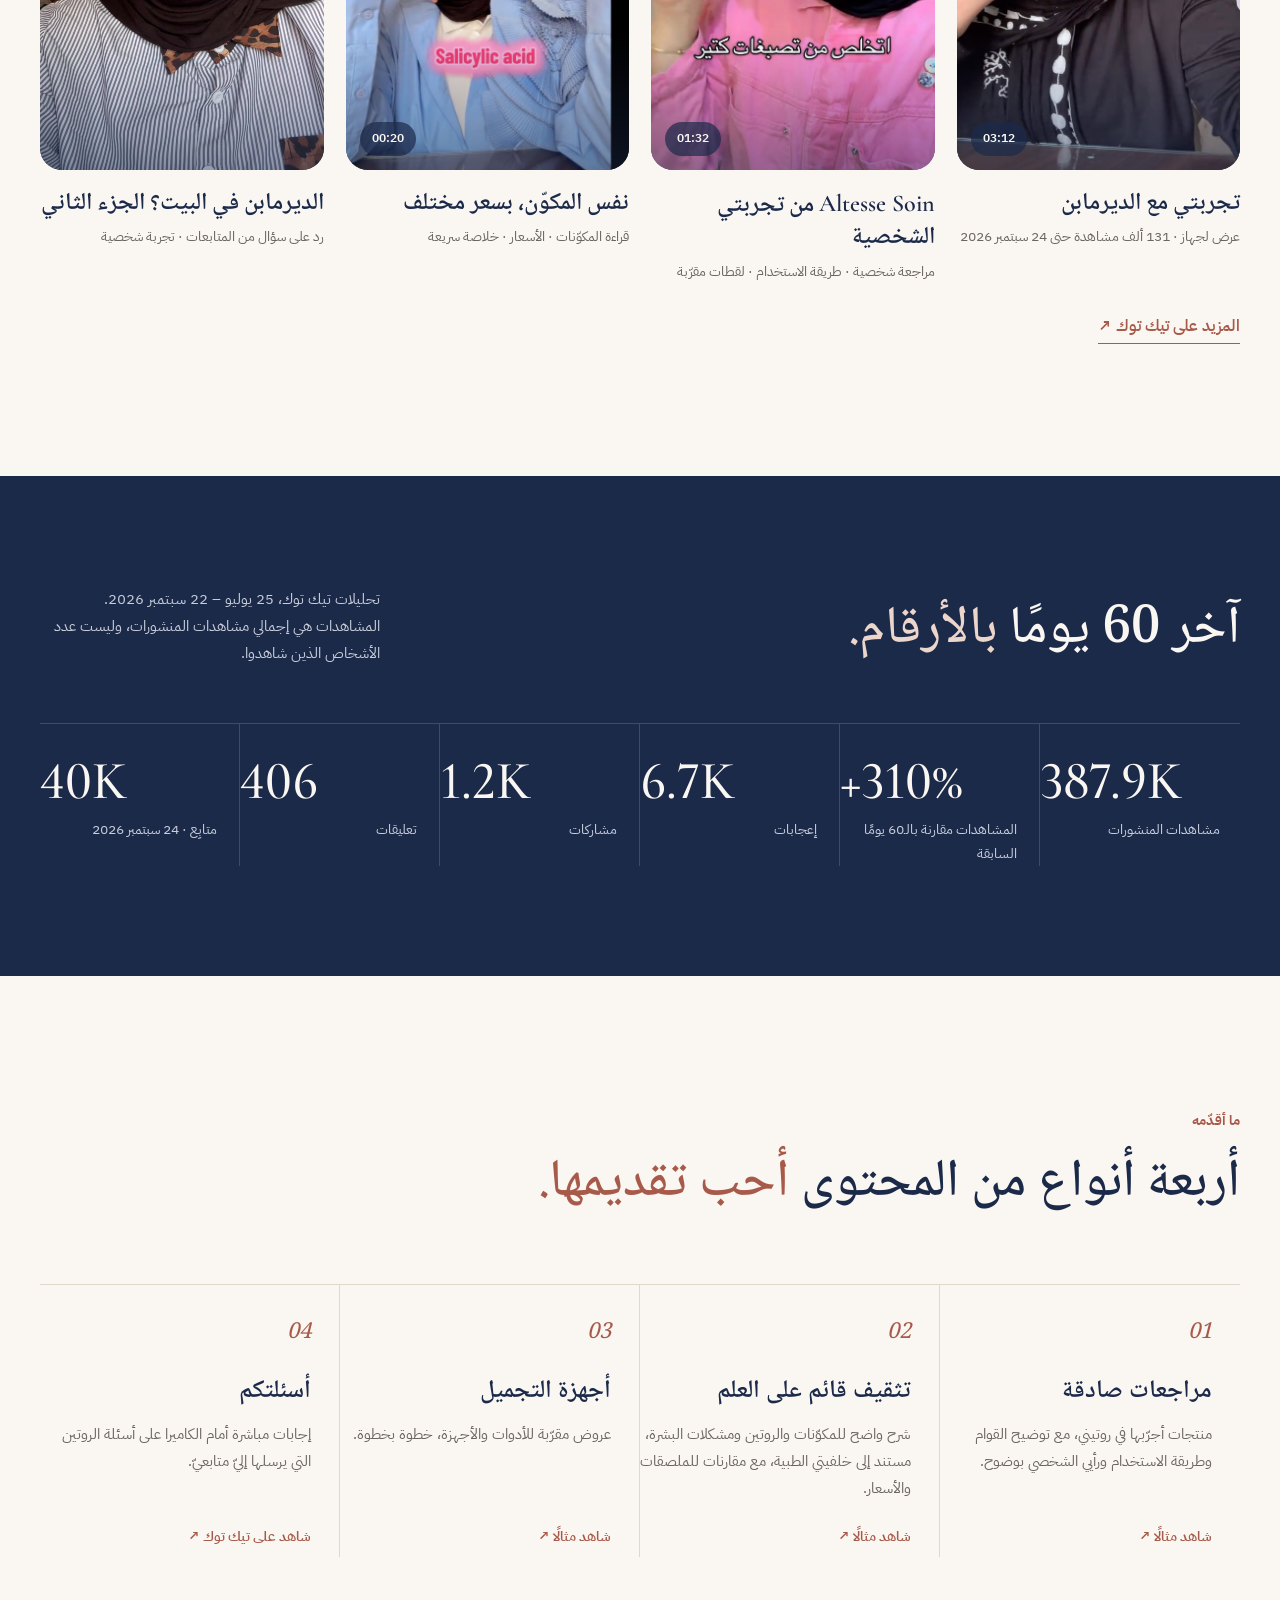
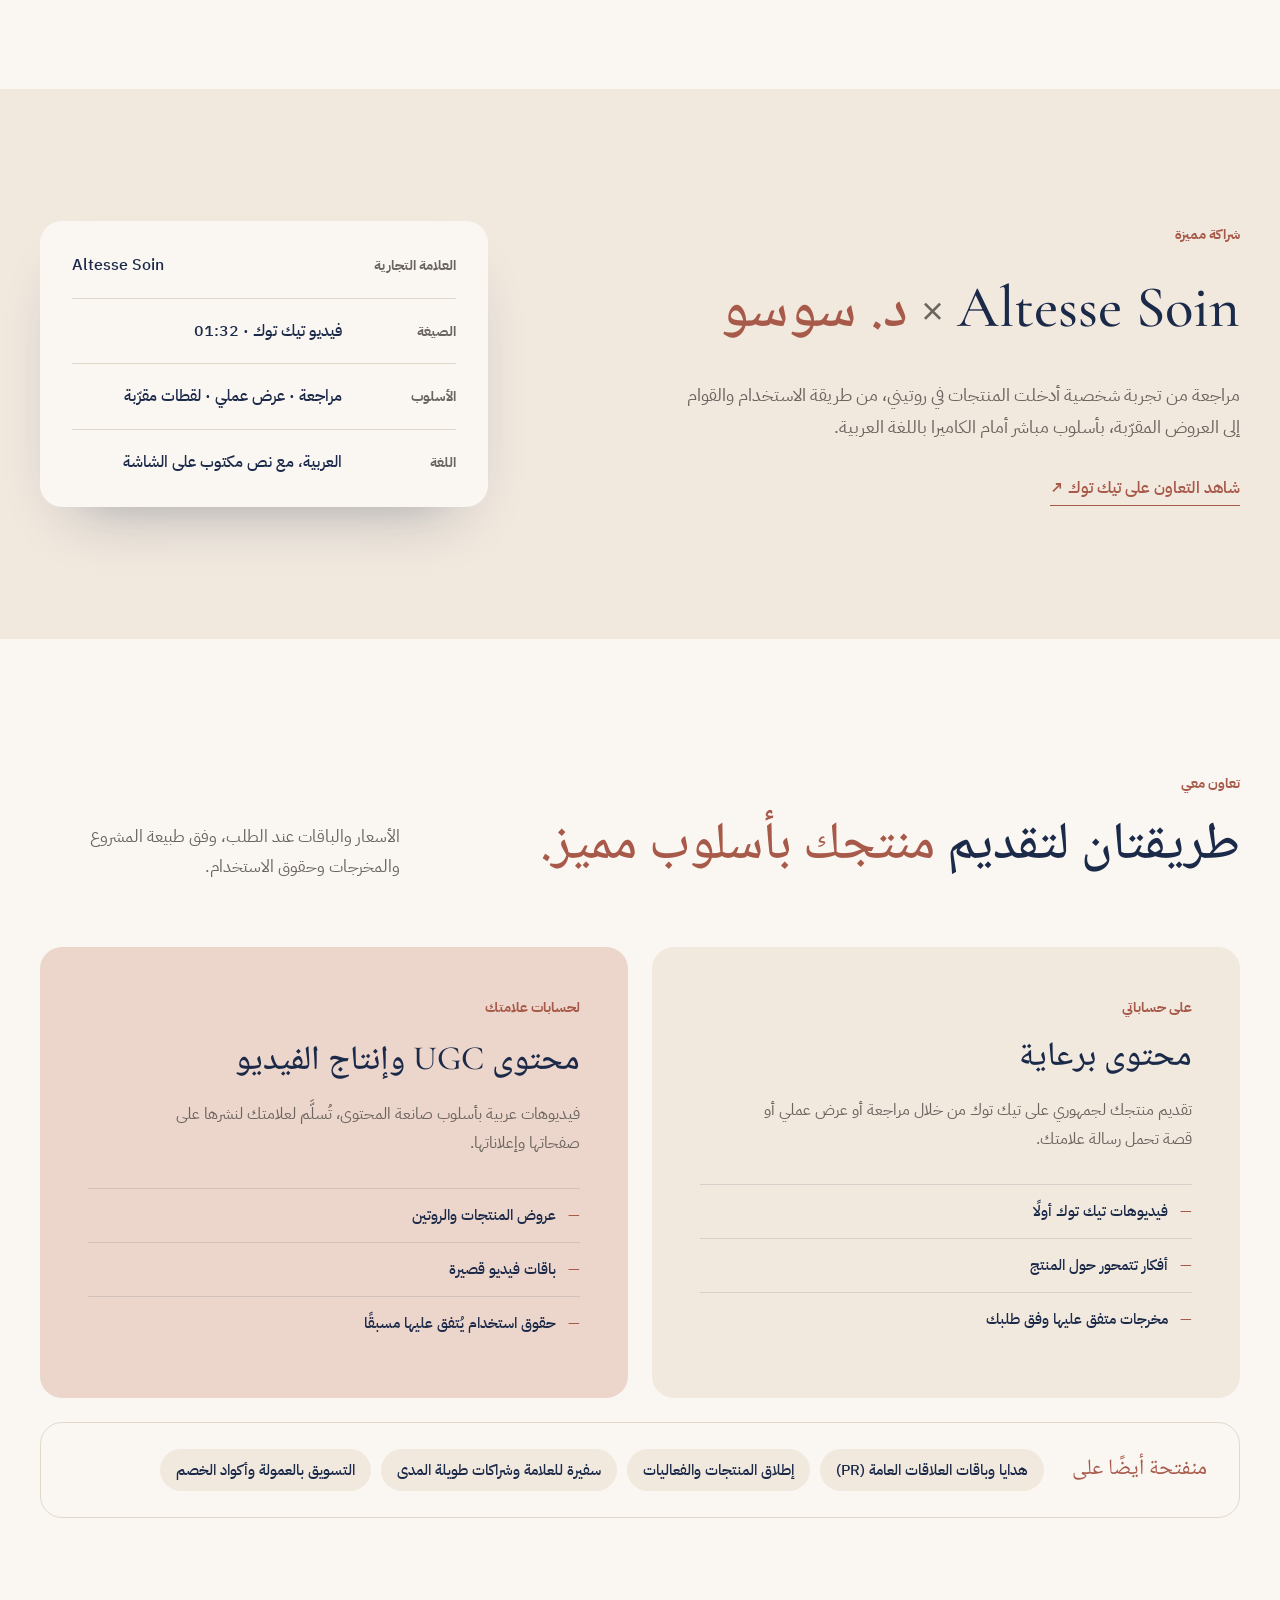
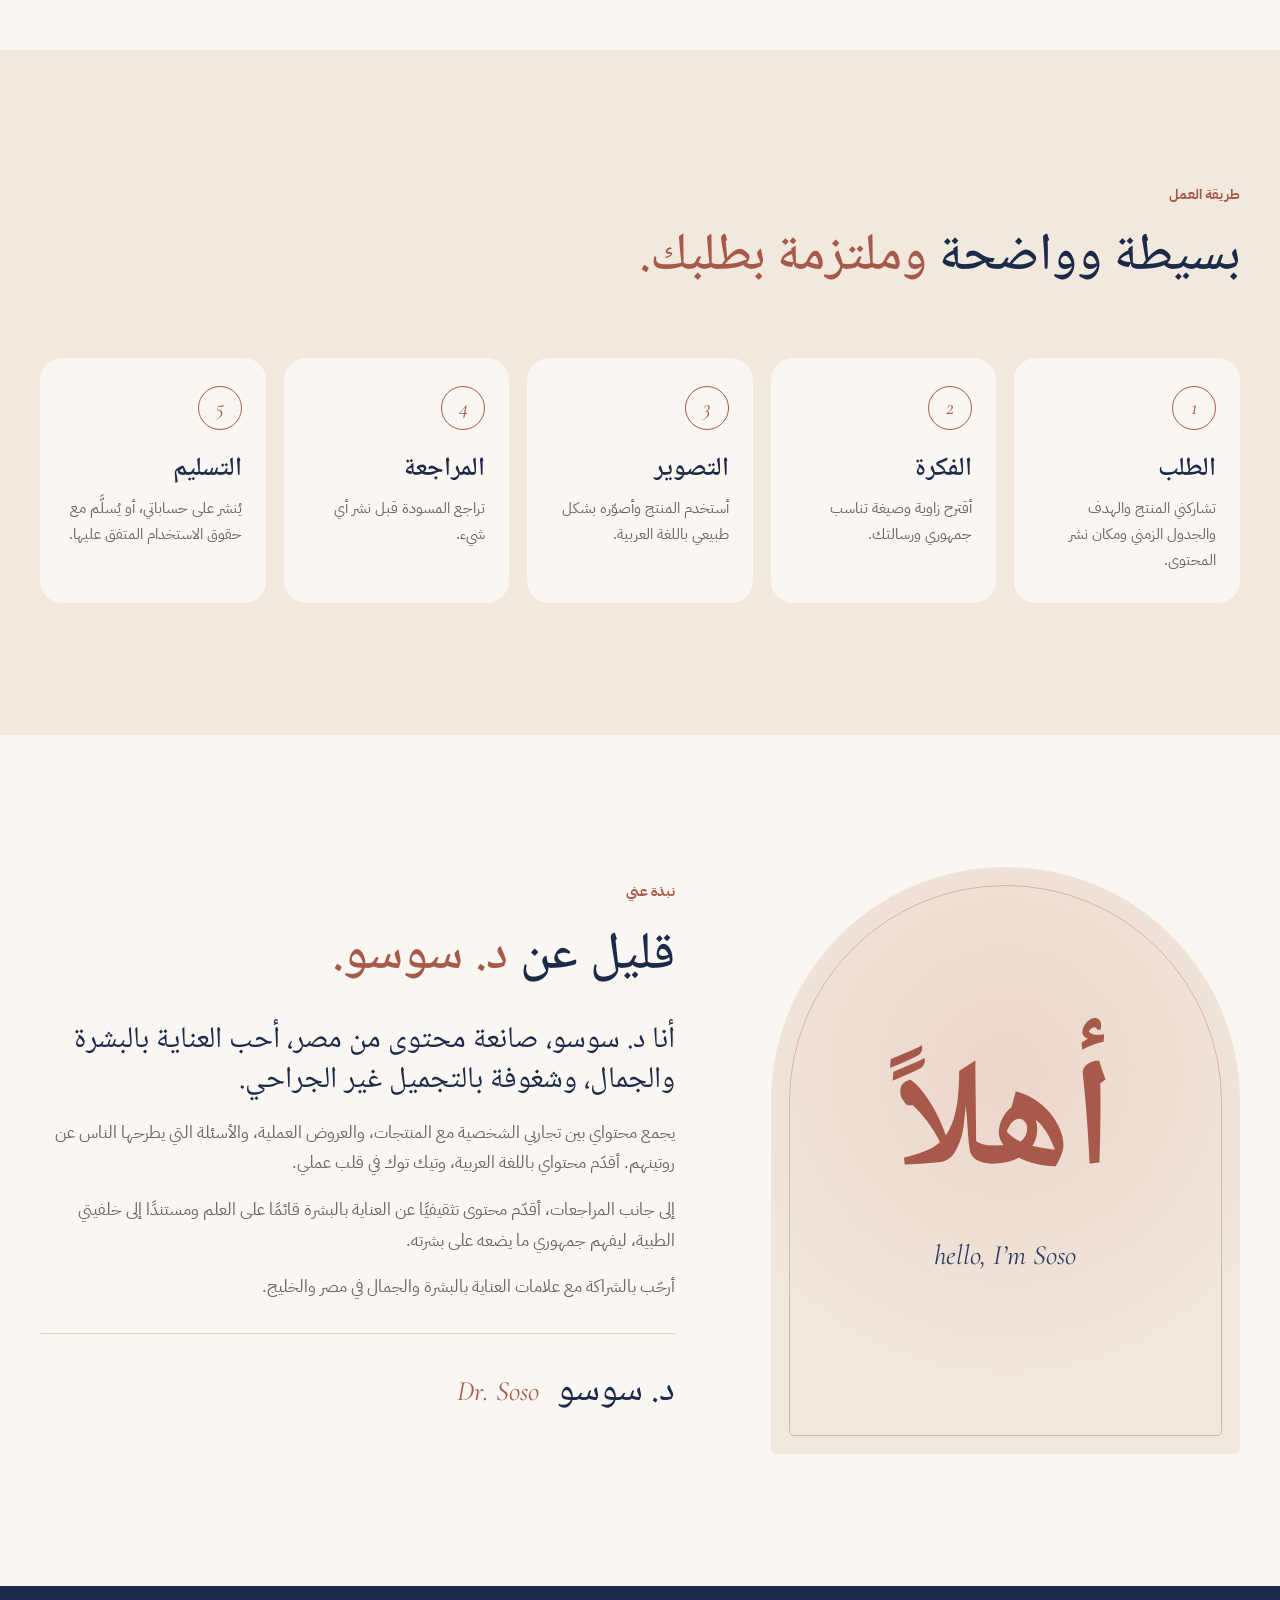
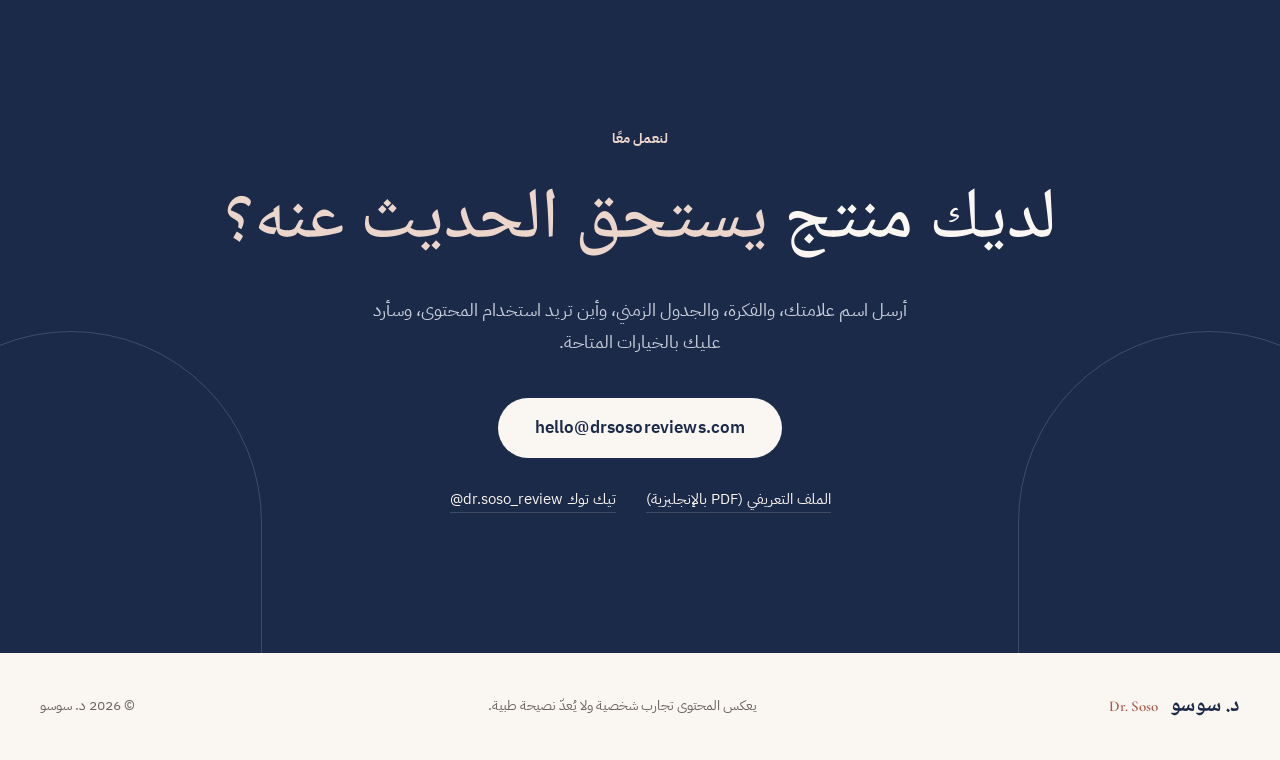
==== commit be18e6e2: "Lead with dermapen video and add follow-up Q&A across site and kit" ====
--- a/ar/index.html
+++ b/ar/index.html
@@ -21,7 +21,7 @@
   <link rel="preconnect" href="https://fonts.googleapis.com">
   <link rel="preconnect" href="https://fonts.gstatic.com" crossorigin>
   <link rel="stylesheet" href="https://fonts.googleapis.com/css2?family=Cormorant+Garamond:ital,wght@0,500;0,600;1,500;1,600&family=Manrope:wght@400;500;600;700&family=Noto+Naskh+Arabic:wght@500;600;700&family=IBM+Plex+Sans+Arabic:wght@400;500;600&display=swap">
-  <link rel="stylesheet" href="../styles.css?v=20260925b">
+  <link rel="stylesheet" href="../styles.css?v=20260925c">
   <script>document.documentElement.classList.add('js')</script>
   <script src="../script.js?v=20260925b" defer></script>
 </head>
@@ -75,6 +75,14 @@
         </header>
         <div class="reel">
           <article class="clip reveal">
+            <a class="cover" href="https://www.tiktok.com/@dr.soso_review/video/7674702160294202632" data-video-id="7674702160294202632" data-video-title="تجربتي مع الديرمابن" target="_blank" rel="noopener noreferrer" aria-label="تشغيل تجربتي مع الديرمابن">
+              <img src="../assets/dermapen-review.jpg" width="576" height="1024" loading="lazy" alt="د. سوسو تعرض جهاز الديرمابن">
+              <span class="badge">131 ألف مشاهدة</span><span class="time">03:12</span><span class="play" aria-hidden="true"></span>
+            </a>
+            <h3>تجربتي مع الديرمابن</h3>
+            <p>عرض لجهاز · 131 ألف مشاهدة حتى 24 سبتمبر 2026</p>
+          </article>
+          <article class="clip reveal">
             <a class="cover" href="https://www.tiktok.com/@dr.soso_review/video/7683558367930912007" data-video-id="7683558367930912007" data-video-title="Altesse Soin — مراجعة عناية بالبشرة" target="_blank" rel="noopener noreferrer" aria-label="تشغيل مراجعة Altesse Soin">
               <img src="../assets/altesse-review.jpg" width="576" height="1024" loading="lazy" alt="د. سوسو تحمل عبوة عناية بالبشرة من Altesse">
               <span class="badge">شراكة مع علامة تجارية</span><span class="time">01:32</span><span class="play" aria-hidden="true"></span>
@@ -91,18 +99,15 @@
             <p>قراءة المكوّنات · الأسعار · خلاصة سريعة</p>
           </article>
           <article class="clip reveal">
-            <a class="cover" href="https://www.tiktok.com/@dr.soso_review/video/7674702160294202632" data-video-id="7674702160294202632" data-video-title="تجربتي مع الديرمابن" target="_blank" rel="noopener noreferrer" aria-label="تشغيل تجربتي مع الديرمابن">
-              <img src="../assets/dermapen-review.jpg" width="576" height="1024" loading="lazy" alt="د. سوسو تعرض جهاز الديرمابن">
-              <span class="badge">131 ألف مشاهدة</span><span class="time">03:12</span><span class="play" aria-hidden="true"></span>
-            </a>
-            <h3>تجربتي مع الديرمابن</h3>
-            <p>عرض لجهاز · 131 ألف مشاهدة حتى 24 سبتمبر 2026</p>
-          </article>
-          <a class="clip clip-more reveal" href="https://www.tiktok.com/@dr.soso_review" target="_blank" rel="noopener noreferrer">
-            <span class="more-title">المزيد على <em>تيك توك</em></span>
-            <span class="more-handle" dir="ltr">@dr.soso_review ↗</span>
-          </a>
-        </div>
+            <a class="cover" href="https://www.tiktok.com/@dr.soso_review/video/7685068725267090706" data-video-id="7685068725267090706" data-video-title="الديرمابن في البيت؟ الجزء الثاني" target="_blank" rel="noopener noreferrer" aria-label="الديرمابن في البيت؟ الجزء الثاني">
+              <img src="../assets/dermapen-qa.jpg" width="540" height="960" loading="lazy" alt="د. سوسو في فيديو الديرمابن، الجزء الثاني">
+              <span class="badge">سؤال وجواب</span><span class="play" aria-hidden="true"></span>
+            </a>
+            <h3>الديرمابن في البيت؟ الجزء الثاني</h3>
+            <p>رد على سؤال من المتابعات · تجربة شخصية</p>
+          </article>
+        </div>
+        <p class="reel-more"><a class="link" href="https://www.tiktok.com/@dr.soso_review" target="_blank" rel="noopener noreferrer">المزيد على تيك توك ↗</a></p>
       </div>
     </section>
 
--- a/styles.css
+++ b/styles.css
@@ -98,7 +98,8 @@
 .head > p:last-child:not(.kicker) { font-size: 17px; color: var(--muted); }
 
 /* Reel */
-.reel { display: grid; grid-template-columns: repeat(3, 1fr) .8fr; gap: 22px; }
+.reel { display: grid; grid-template-columns: repeat(4, minmax(0, 1fr)); gap: 22px; }
+.reel-more { margin-top: 28px; }
 .clip h3 { font-size: 24px; margin-top: 18px; }
 .clip p { font-size: 14px; color: var(--muted); margin-top: 4px; }
 .cover { position: relative; display: block; aspect-ratio: 9 / 14; border-radius: var(--r); overflow: hidden; background: var(--navy); isolation: isolate; }
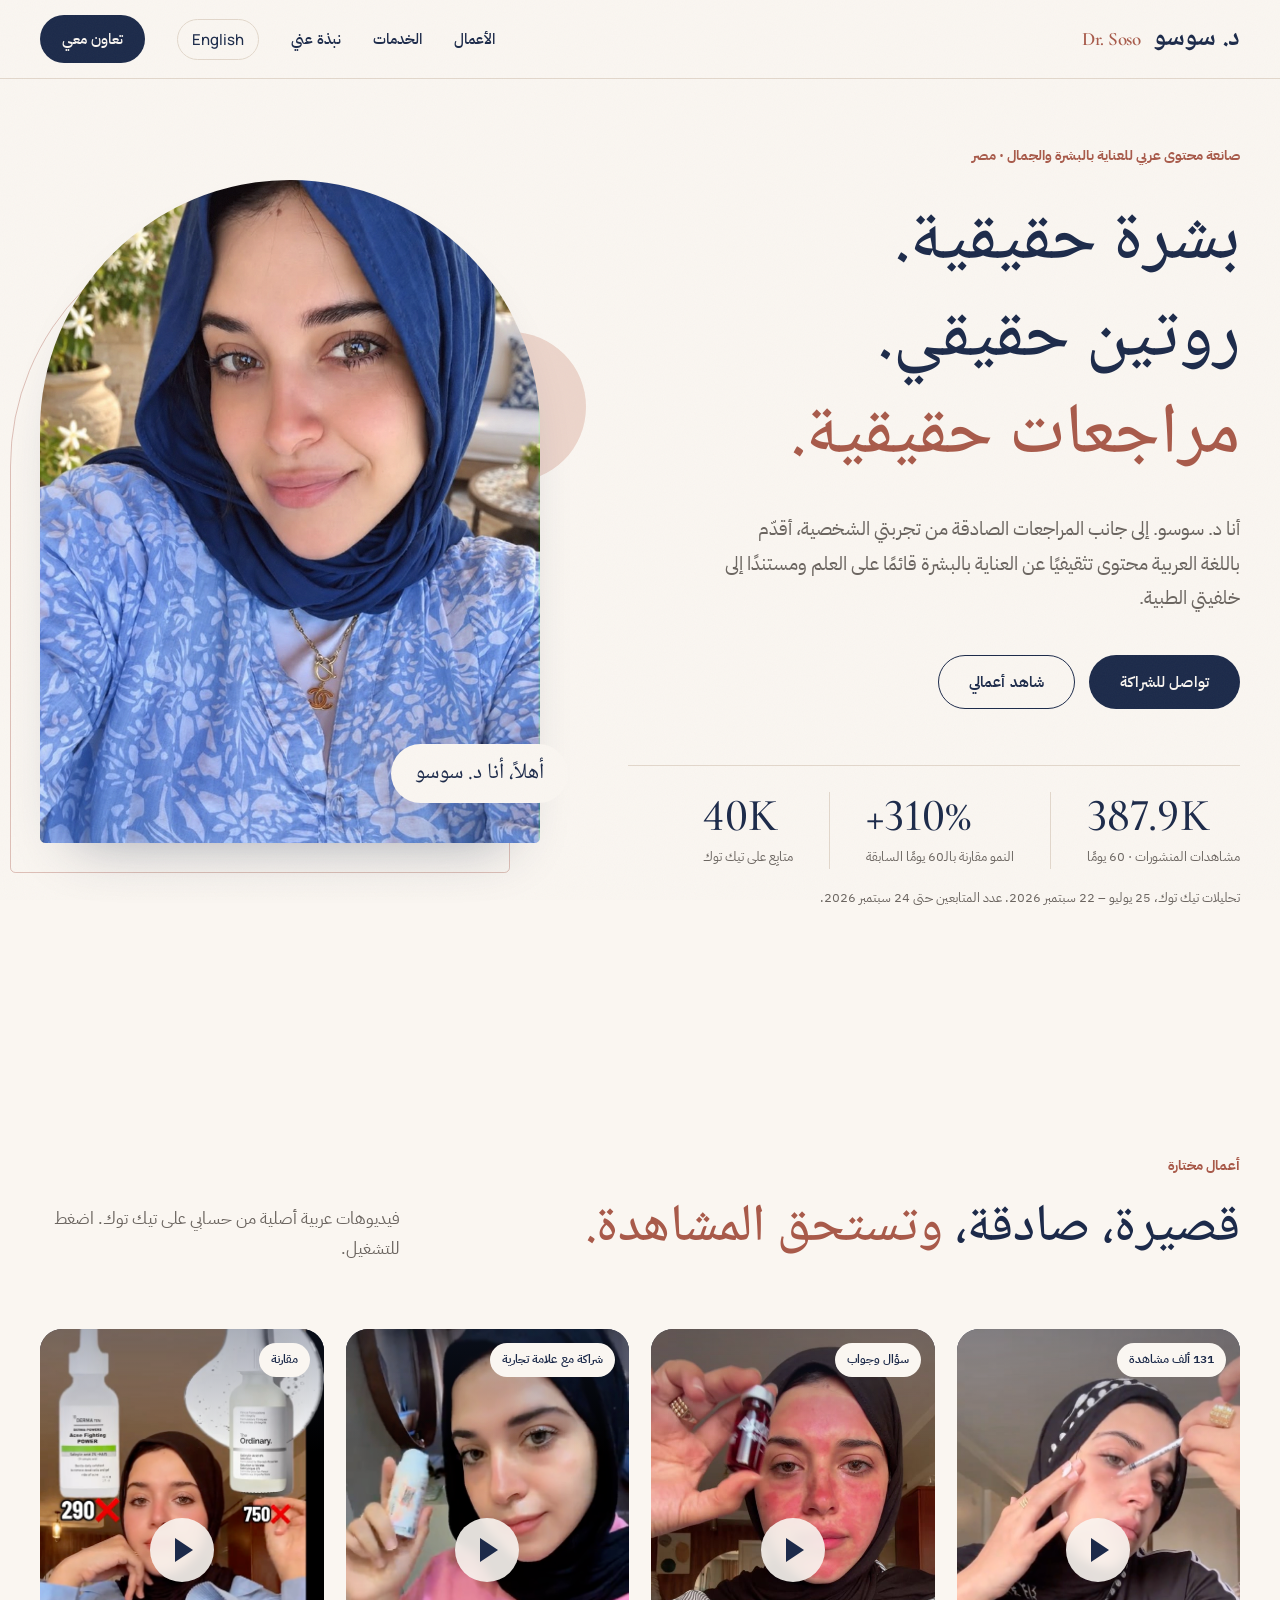
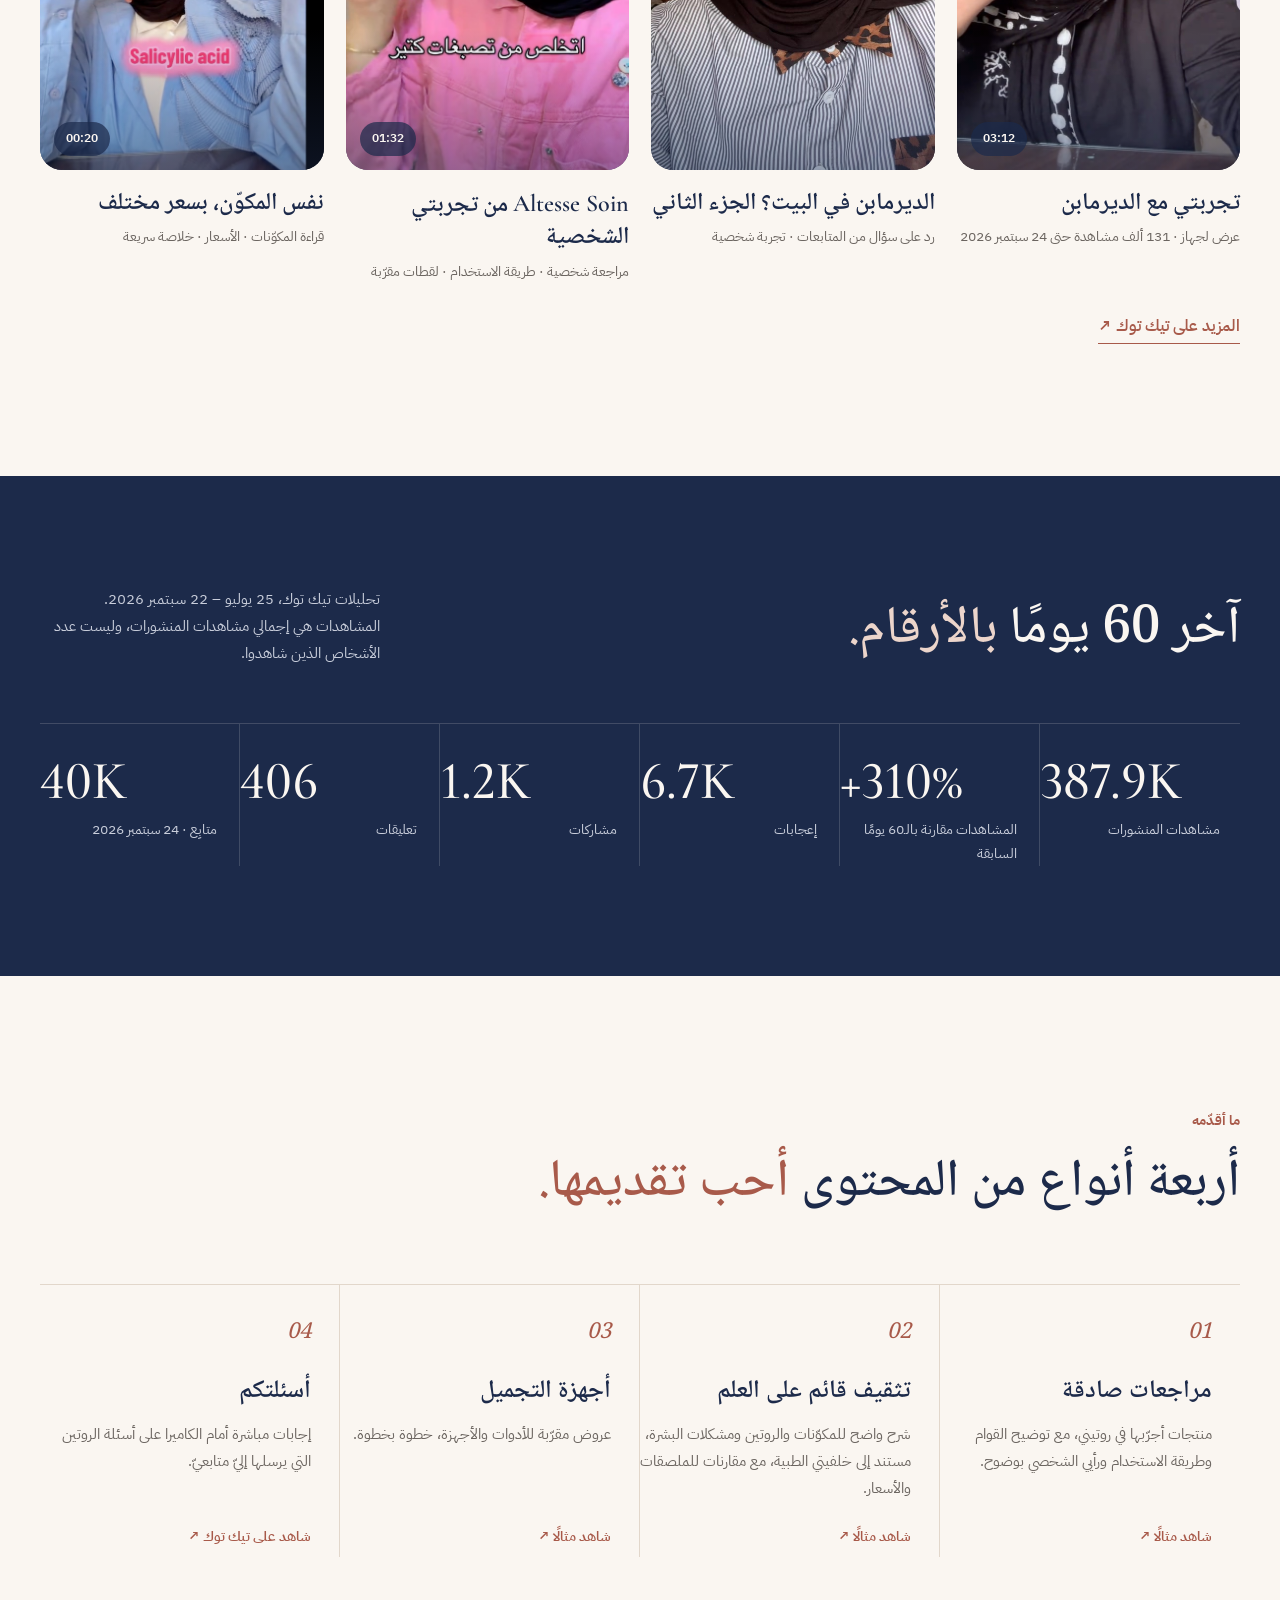
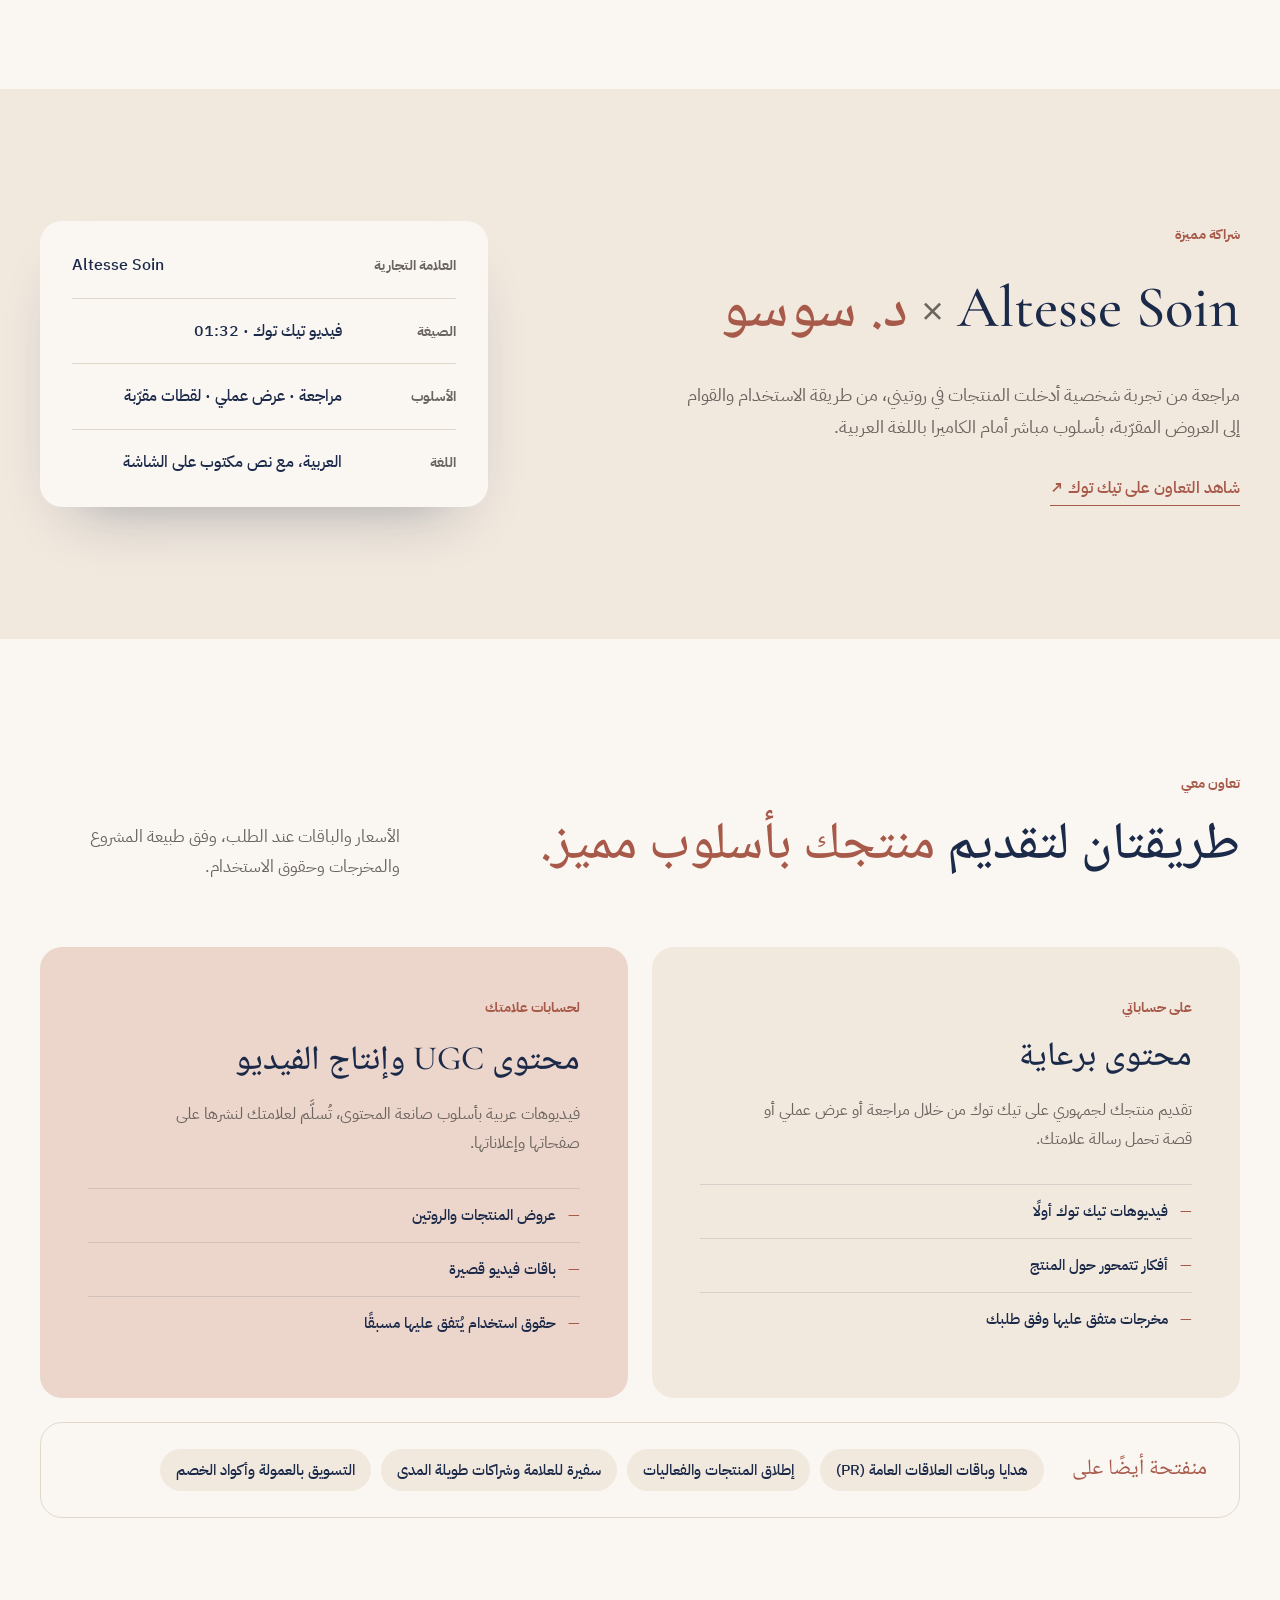
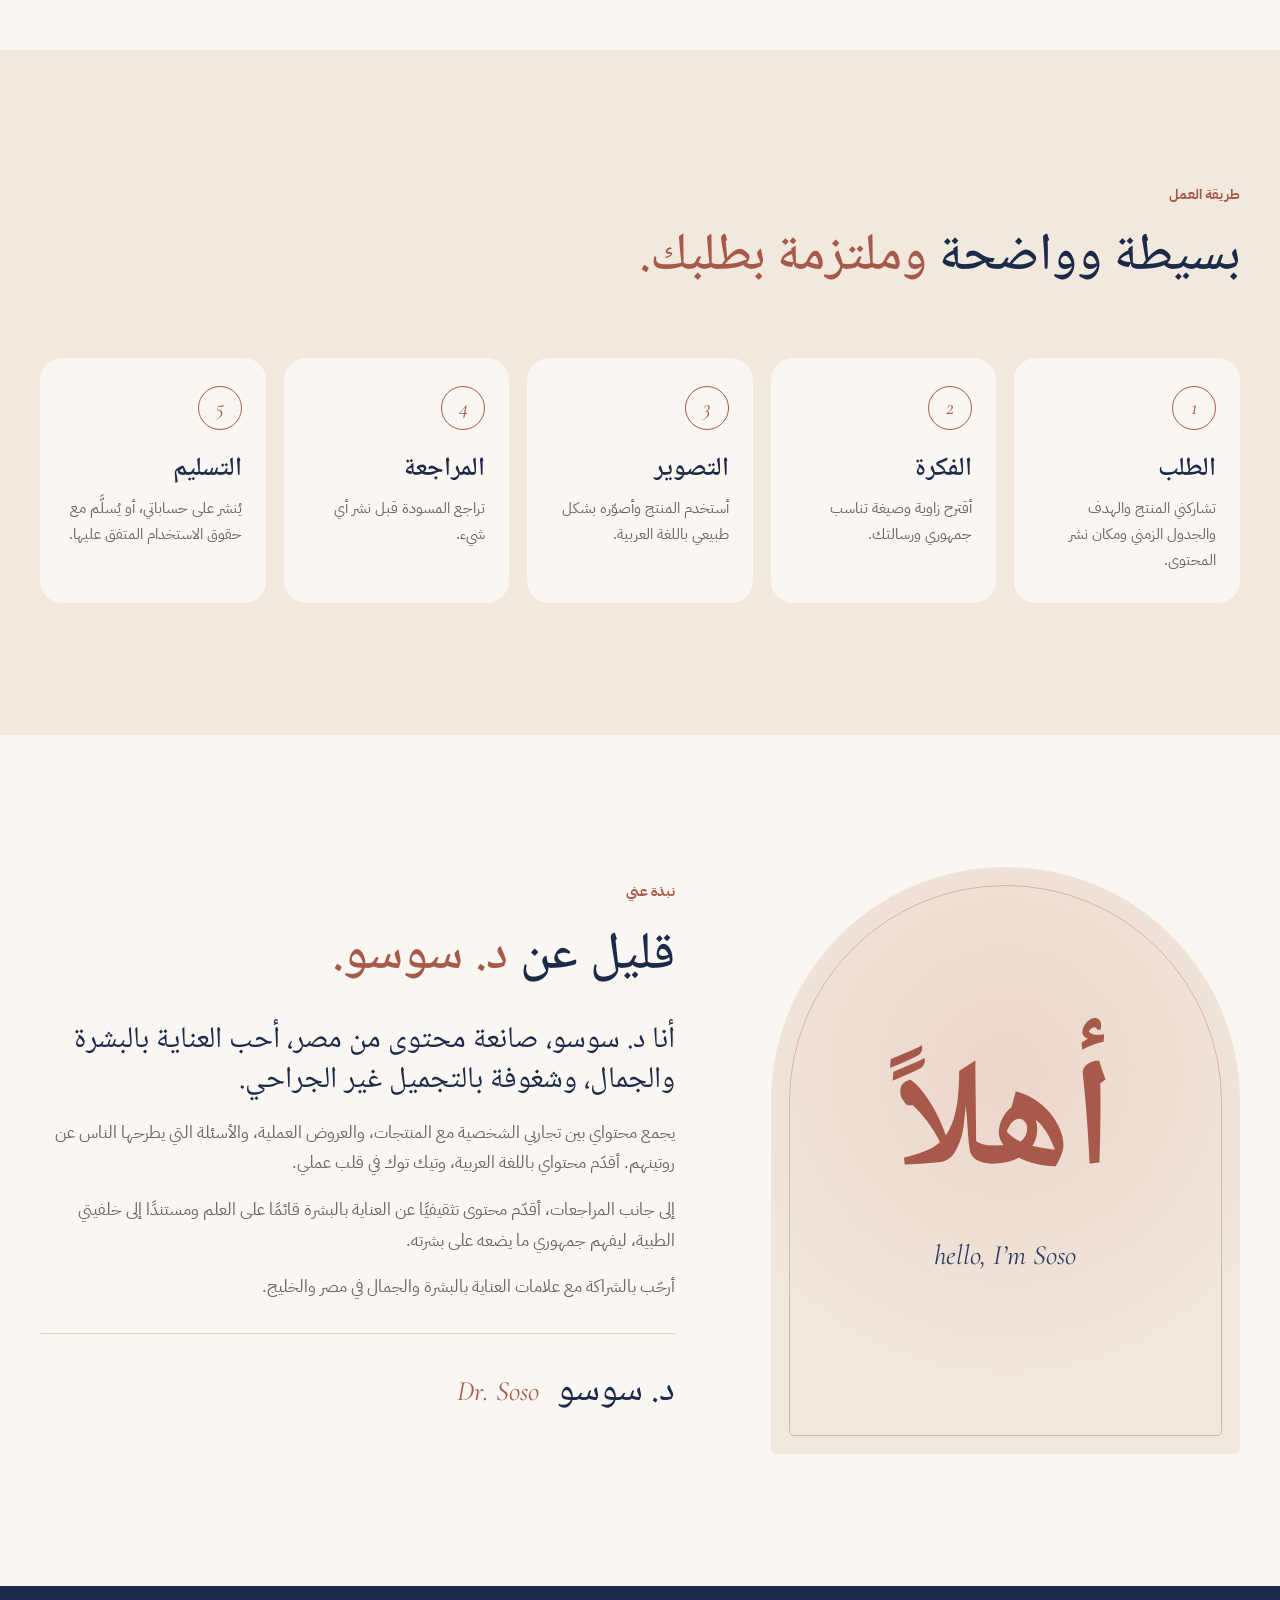
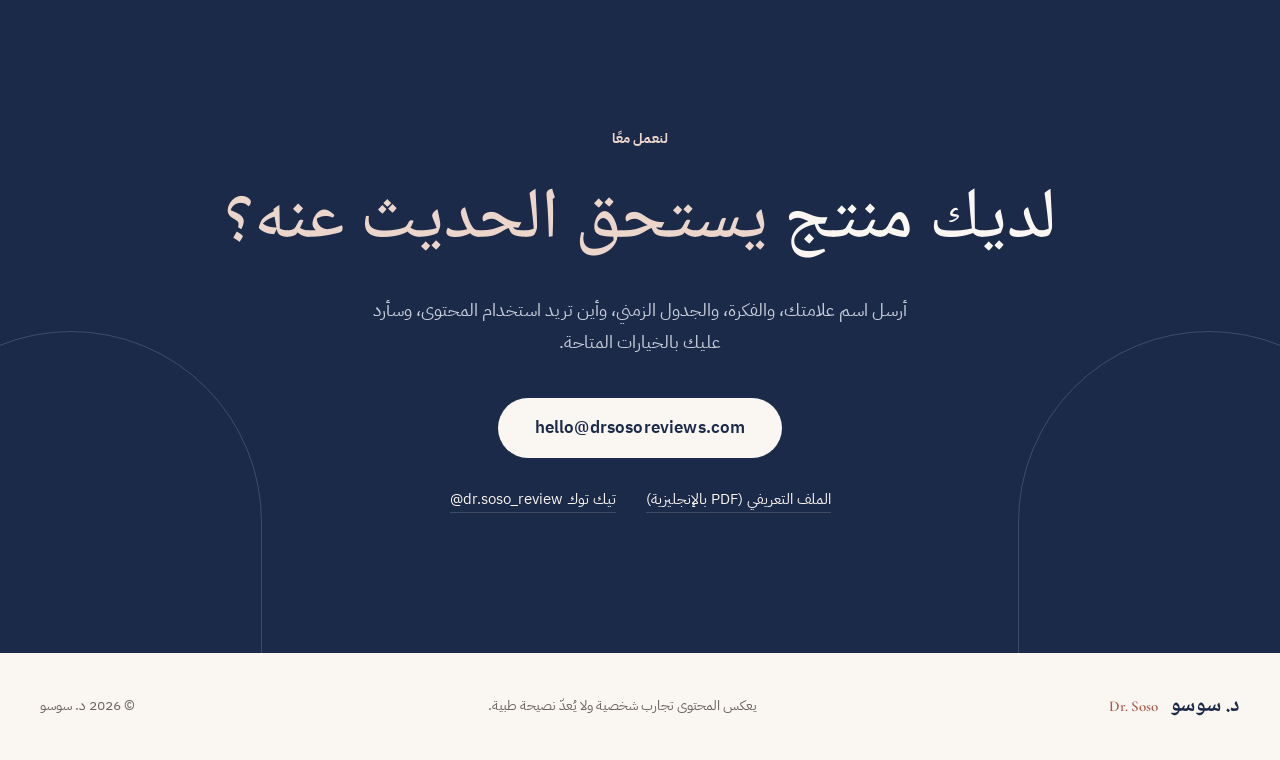
==== commit 7ad8e00d: "Move dermapen follow-up video to second position" ====
--- a/ar/index.html
+++ b/ar/index.html
@@ -83,6 +83,14 @@
             <p>عرض لجهاز · 131 ألف مشاهدة حتى 24 سبتمبر 2026</p>
           </article>
           <article class="clip reveal">
+            <a class="cover" href="https://www.tiktok.com/@dr.soso_review/video/7685068725267090706" data-video-id="7685068725267090706" data-video-title="الديرمابن في البيت؟ الجزء الثاني" target="_blank" rel="noopener noreferrer" aria-label="الديرمابن في البيت؟ الجزء الثاني">
+              <img src="../assets/dermapen-qa.jpg" width="540" height="960" loading="lazy" alt="د. سوسو في فيديو الديرمابن، الجزء الثاني">
+              <span class="badge">سؤال وجواب</span><span class="play" aria-hidden="true"></span>
+            </a>
+            <h3>الديرمابن في البيت؟ الجزء الثاني</h3>
+            <p>رد على سؤال من المتابعات · تجربة شخصية</p>
+          </article>
+          <article class="clip reveal">
             <a class="cover" href="https://www.tiktok.com/@dr.soso_review/video/7683558367930912007" data-video-id="7683558367930912007" data-video-title="Altesse Soin — مراجعة عناية بالبشرة" target="_blank" rel="noopener noreferrer" aria-label="تشغيل مراجعة Altesse Soin">
               <img src="../assets/altesse-review.jpg" width="576" height="1024" loading="lazy" alt="د. سوسو تحمل عبوة عناية بالبشرة من Altesse">
               <span class="badge">شراكة مع علامة تجارية</span><span class="time">01:32</span><span class="play" aria-hidden="true"></span>
@@ -97,14 +105,6 @@
             </a>
             <h3>نفس المكوّن، بسعر مختلف</h3>
             <p>قراءة المكوّنات · الأسعار · خلاصة سريعة</p>
-          </article>
-          <article class="clip reveal">
-            <a class="cover" href="https://www.tiktok.com/@dr.soso_review/video/7685068725267090706" data-video-id="7685068725267090706" data-video-title="الديرمابن في البيت؟ الجزء الثاني" target="_blank" rel="noopener noreferrer" aria-label="الديرمابن في البيت؟ الجزء الثاني">
-              <img src="../assets/dermapen-qa.jpg" width="540" height="960" loading="lazy" alt="د. سوسو في فيديو الديرمابن، الجزء الثاني">
-              <span class="badge">سؤال وجواب</span><span class="play" aria-hidden="true"></span>
-            </a>
-            <h3>الديرمابن في البيت؟ الجزء الثاني</h3>
-            <p>رد على سؤال من المتابعات · تجربة شخصية</p>
           </article>
         </div>
         <p class="reel-more"><a class="link" href="https://www.tiktok.com/@dr.soso_review" target="_blank" rel="noopener noreferrer">المزيد على تيك توك ↗</a></p>
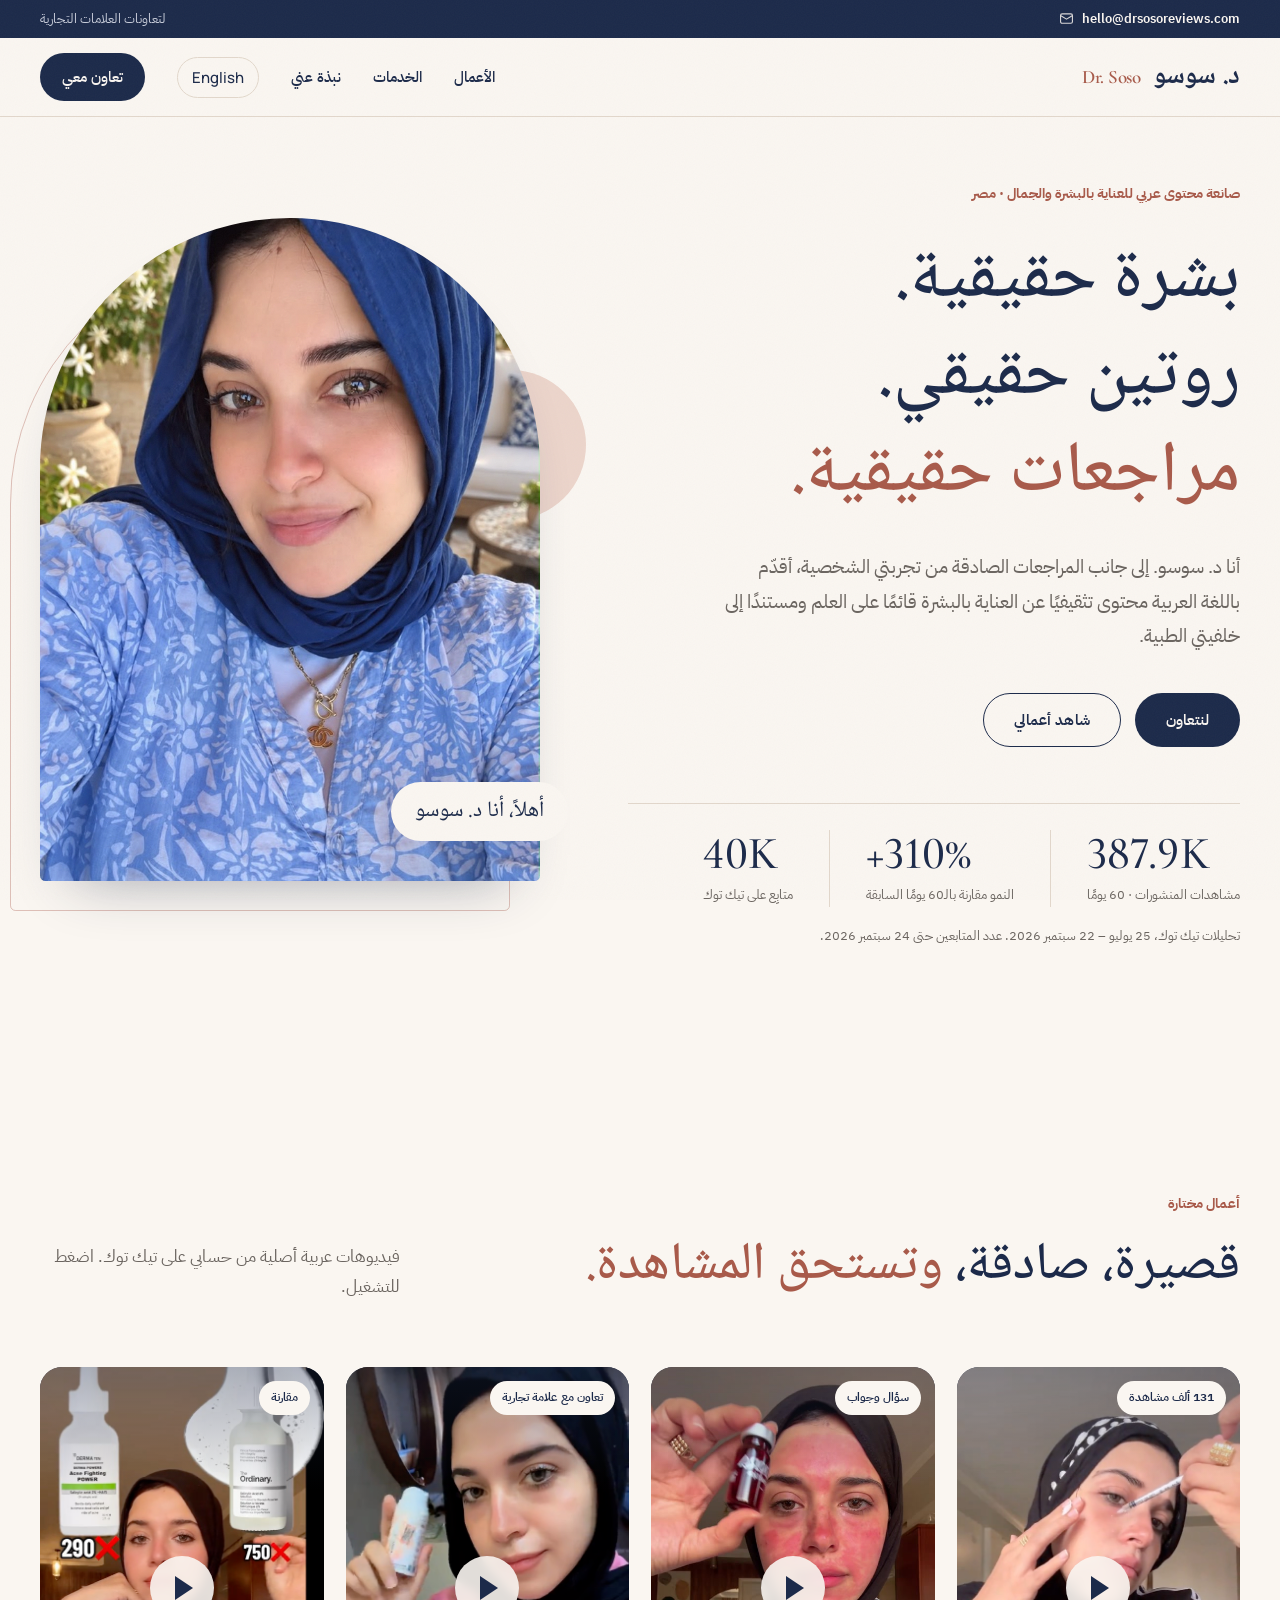
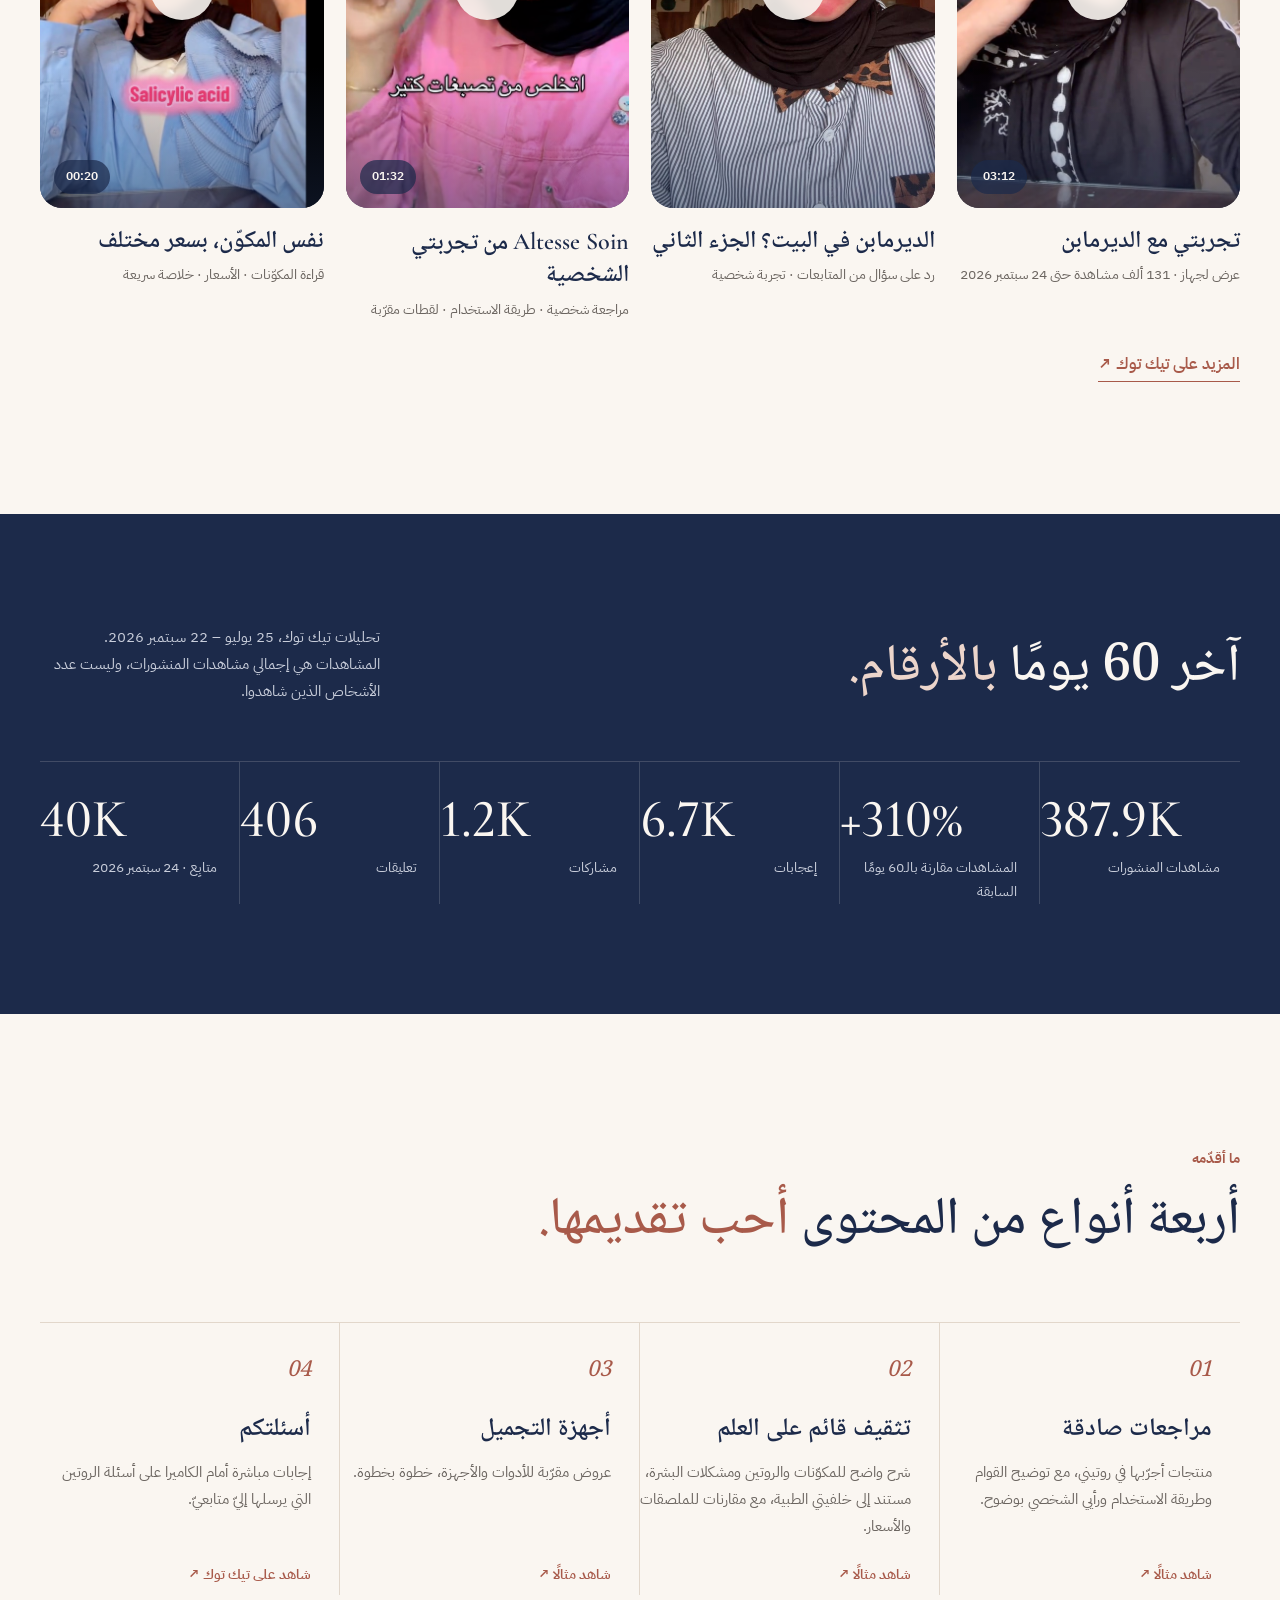
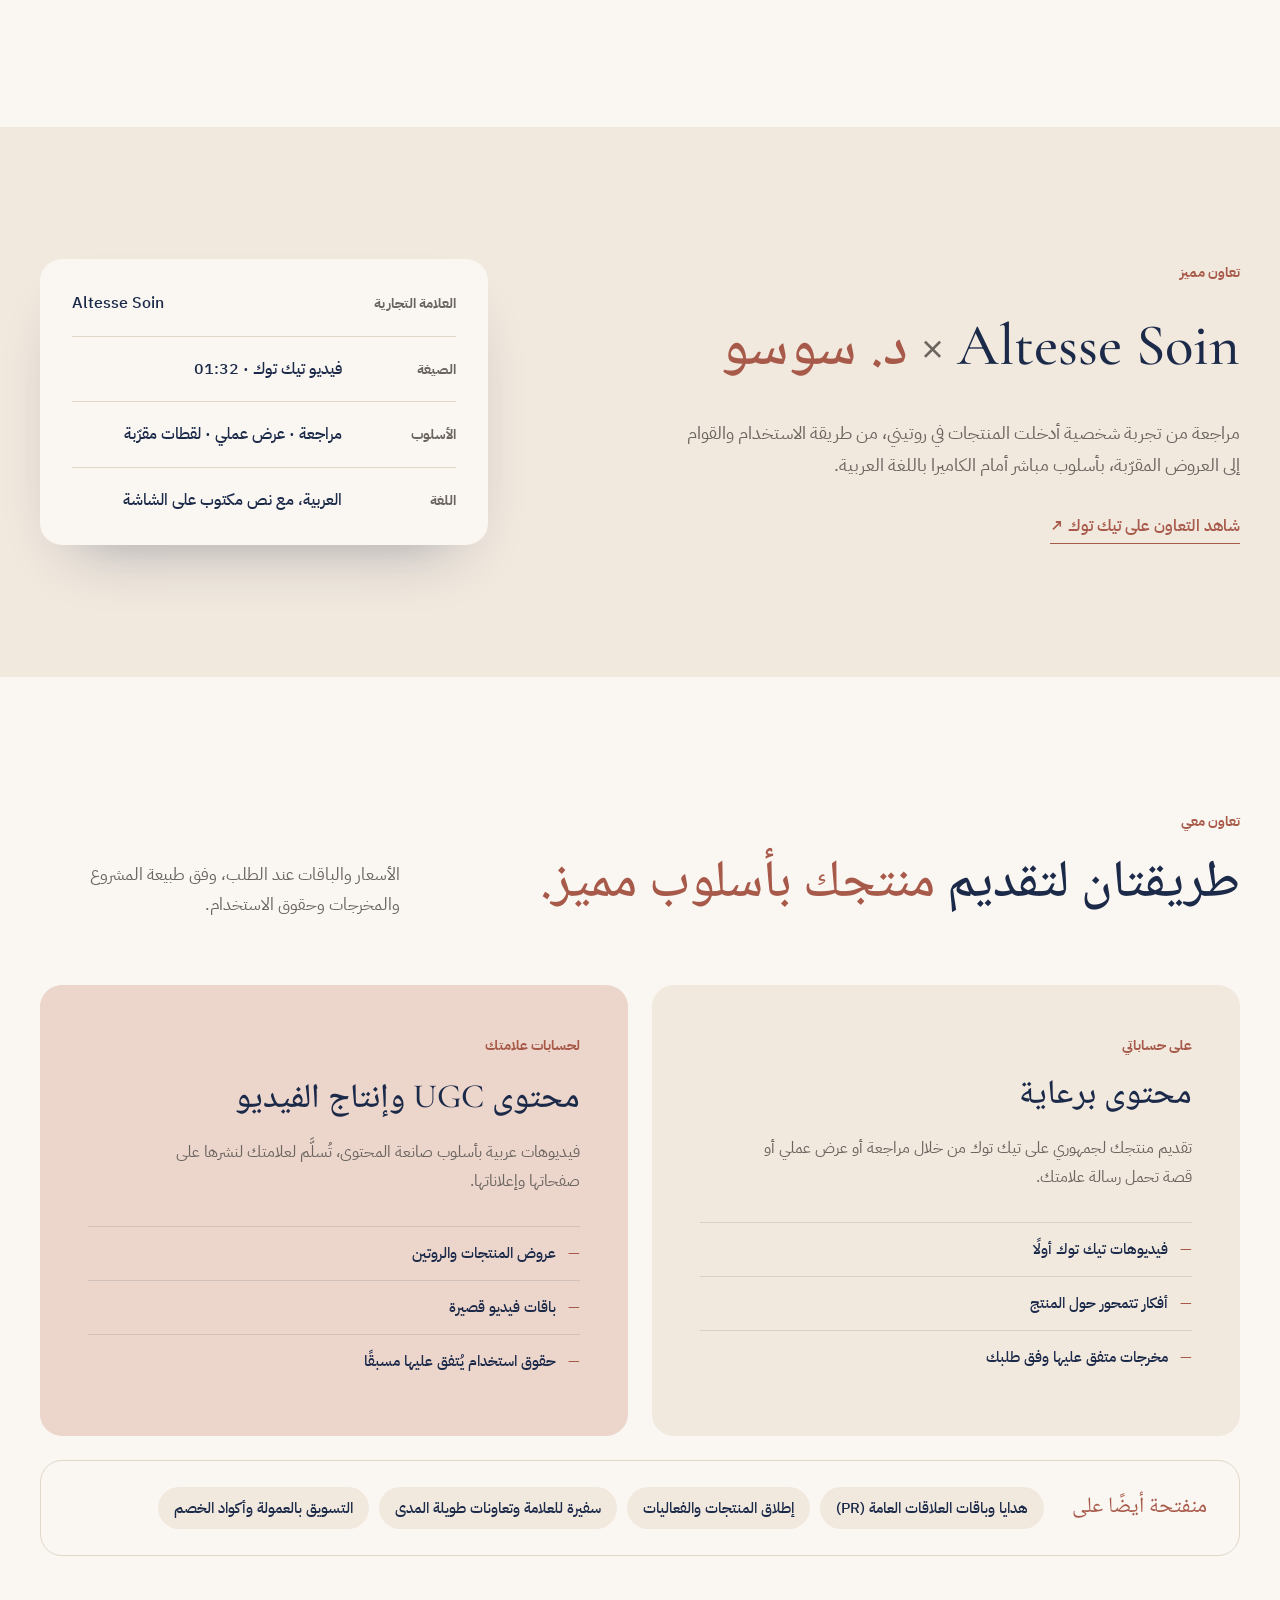
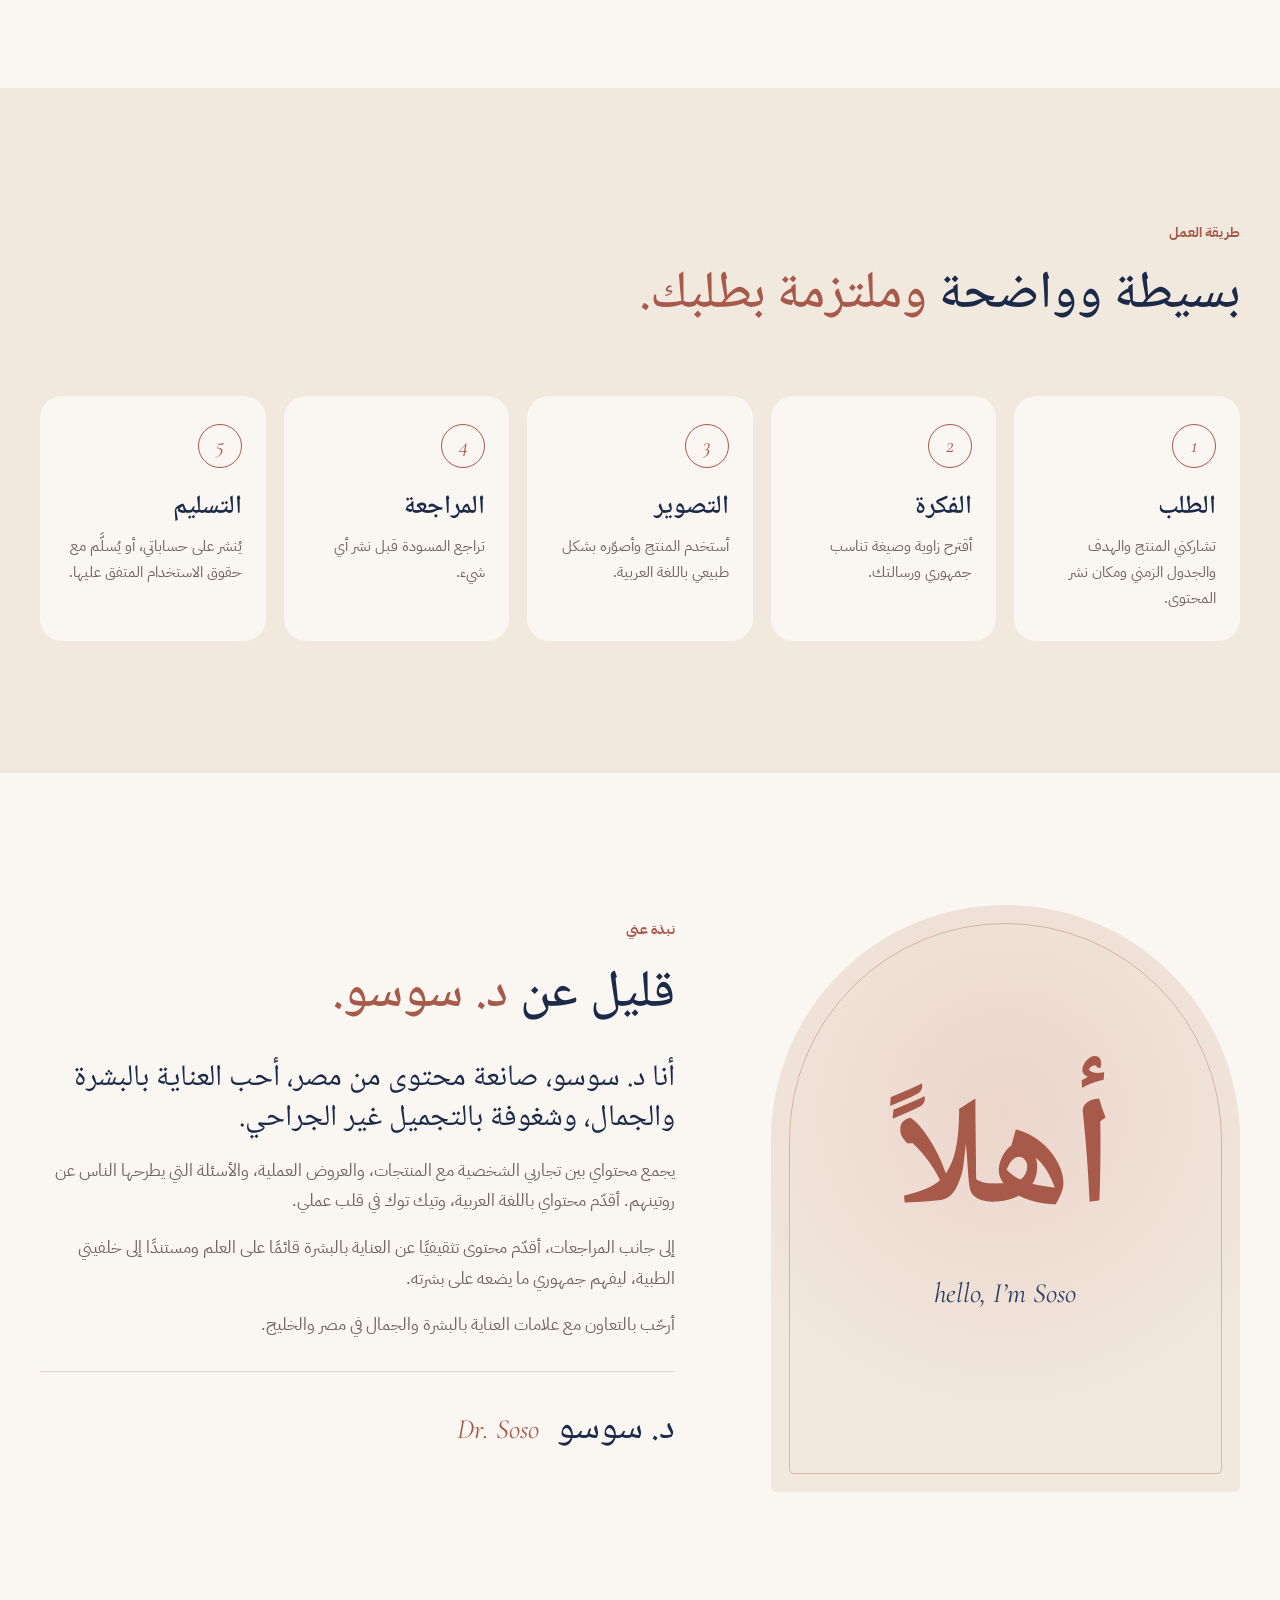
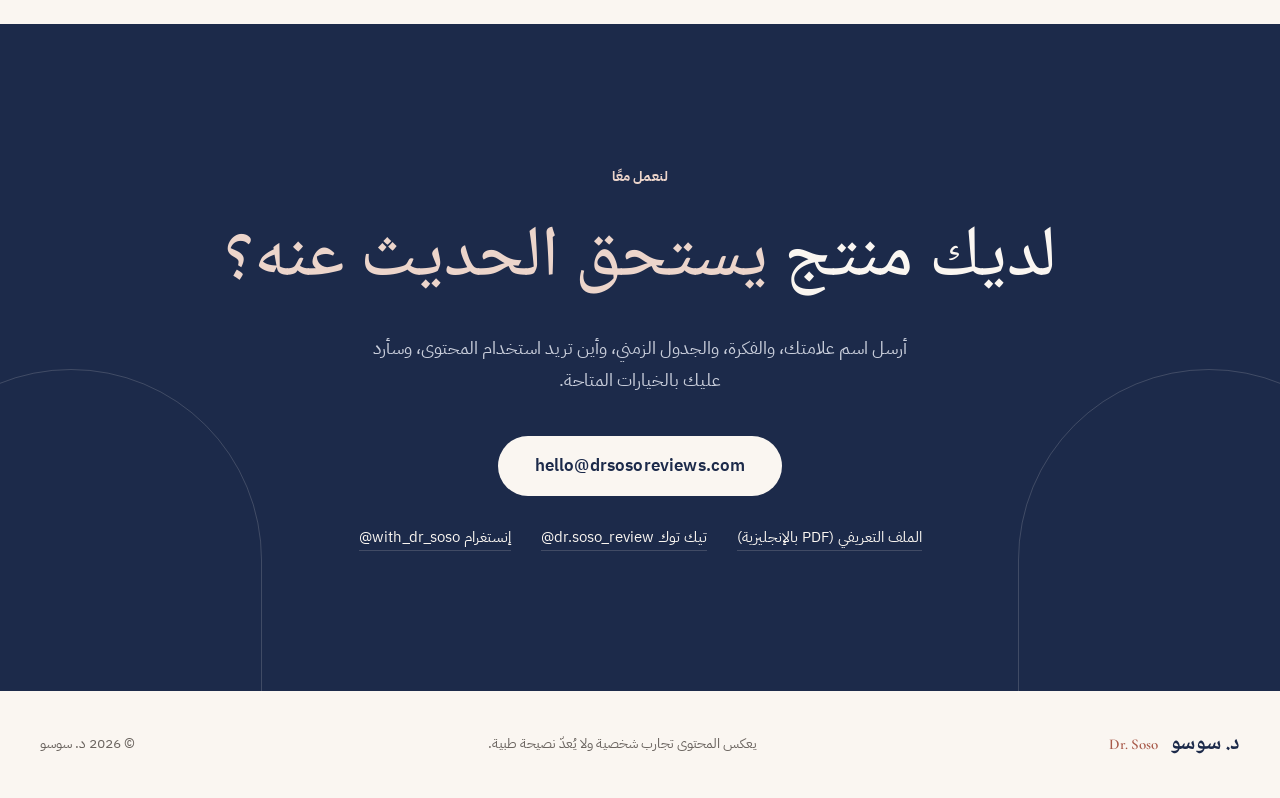
==== commit 9ec2aeb7: "Add top email bar, use collaboration wording, confirm Instagram - Show hello@drsosoreviews.com in a " ====
--- a/ar/index.html
+++ b/ar/index.html
@@ -5,7 +5,7 @@
   <meta name="viewport" content="width=device-width, initial-scale=1">
   <meta name="theme-color" content="#faf6f1">
   <title>د. سوسو — صانعة محتوى عربي للعناية بالبشرة والجمال</title>
-  <meta name="description" content="د. سوسو تقدّم مراجعات صادقة ومحتوى تثقيفيًا قائمًا على العلم للعناية بالبشرة باللغة العربية من مصر. أعمال مختارة ونتائج على تيك توك وفرص للشراكة.">
+  <meta name="description" content="د. سوسو تقدّم مراجعات صادقة ومحتوى تثقيفيًا قائمًا على العلم للعناية بالبشرة باللغة العربية من مصر. أعمال مختارة ونتائج على تيك توك وفرص للتعاون.">
   <meta property="og:title" content="د. سوسو — بشرة حقيقية. روتين حقيقي. مراجعات حقيقية.">
   <meta property="og:description" content="صانعة محتوى عربي للعناية بالبشرة والجمال من مصر. أعمال مختارة ونتائج على تيك توك وشراكات مع العلامات التجارية.">
   <link rel="canonical" href="https://drsosoreviews.com/ar/">
@@ -21,7 +21,7 @@
   <link rel="preconnect" href="https://fonts.googleapis.com">
   <link rel="preconnect" href="https://fonts.gstatic.com" crossorigin>
   <link rel="stylesheet" href="https://fonts.googleapis.com/css2?family=Cormorant+Garamond:ital,wght@0,500;0,600;1,500;1,600&family=Manrope:wght@400;500;600;700&family=Noto+Naskh+Arabic:wght@500;600;700&family=IBM+Plex+Sans+Arabic:wght@400;500;600&display=swap">
-  <link rel="stylesheet" href="../styles.css?v=20260925c">
+  <link rel="stylesheet" href="../styles.css?v=20260929a">
   <script>document.documentElement.classList.add('js')</script>
   <script src="../script.js?v=20260925b" defer></script>
 </head>
@@ -29,6 +29,12 @@
   <a class="skip-link" href="#main">تخطَّ إلى المحتوى</a>
 
   <header class="site-header">
+    <div class="topbar">
+      <div class="wrap topbar-inner">
+        <a class="topbar-mail" href="mailto:hello@drsosoreviews.com?subject=Brand%20collaboration" dir="ltr"><svg viewBox="0 0 24 24" width="15" height="15" fill="none" stroke="currentColor" stroke-width="1.8" stroke-linecap="round" stroke-linejoin="round" aria-hidden="true"><rect x="2.5" y="4.5" width="19" height="15" rx="2.5"/><path d="M3 7.5l9 5.5 9-5.5"/></svg>hello@drsosoreviews.com</a>
+        <span class="topbar-note">لتعاونات العلامات التجارية</span>
+      </div>
+    </div>
     <div class="wrap header-inner">
       <a class="wordmark" href="#top" aria-label="د. سوسو، الصفحة الرئيسية">د. سوسو<span lang="en" dir="ltr" aria-hidden="true">Dr. Soso</span></a>
       <nav aria-label="القائمة الرئيسية">
@@ -49,7 +55,7 @@
           <h1 id="hero-title"><span>بشرة حقيقية.</span> <span>روتين حقيقي.</span> <em>مراجعات حقيقية.</em></h1>
           <p class="lead">أنا د. سوسو. إلى جانب المراجعات الصادقة من تجربتي الشخصية، أقدّم باللغة العربية محتوى تثقيفيًا عن العناية بالبشرة قائمًا على العلم ومستندًا إلى خلفيتي الطبية.</p>
           <div class="actions">
-            <a class="btn btn-dark" href="mailto:hello@drsosoreviews.com?subject=Partnership%20Opportunity">تواصل للشراكة</a>
+            <a class="btn btn-dark" href="mailto:hello@drsosoreviews.com?subject=Brand%20collaboration">لنتعاون</a>
             <a class="btn btn-line" href="#work">شاهد أعمالي</a>
           </div>
           <dl class="hero-proof">
@@ -93,7 +99,7 @@
           <article class="clip reveal">
             <a class="cover" href="https://www.tiktok.com/@dr.soso_review/video/7683558367930912007" data-video-id="7683558367930912007" data-video-title="Altesse Soin — مراجعة عناية بالبشرة" target="_blank" rel="noopener noreferrer" aria-label="تشغيل مراجعة Altesse Soin">
               <img src="../assets/altesse-review.jpg" width="576" height="1024" loading="lazy" alt="د. سوسو تحمل عبوة عناية بالبشرة من Altesse">
-              <span class="badge">شراكة مع علامة تجارية</span><span class="time">01:32</span><span class="play" aria-hidden="true"></span>
+              <span class="badge">تعاون مع علامة تجارية</span><span class="time">01:32</span><span class="play" aria-hidden="true"></span>
             </a>
             <h3><span lang="en" dir="ltr">Altesse Soin</span> من تجربتي الشخصية</h3>
             <p>مراجعة شخصية · طريقة الاستخدام · لقطات مقرّبة</p>
@@ -146,7 +152,7 @@
     <section class="section section-sand" aria-labelledby="case-title">
       <div class="wrap case">
         <div class="case-copy reveal">
-          <p class="kicker">شراكة مميزة</p>
+          <p class="kicker">تعاون مميز</p>
           <h2 id="case-title"><span lang="en" dir="ltr">Altesse Soin</span> <span class="x">×</span> <em>د. سوسو</em></h2>
           <p>مراجعة من تجربة شخصية أدخلت المنتجات في روتيني، من طريقة الاستخدام والقوام إلى العروض المقرّبة، بأسلوب مباشر أمام الكاميرا باللغة العربية.</p>
           <a class="link" href="https://www.tiktok.com/@dr.soso_review/video/7683558367930912007" target="_blank" rel="noopener noreferrer">شاهد التعاون على تيك توك ↗</a>
@@ -188,7 +194,7 @@
         </div>
         <div class="also reveal">
           <p class="also-title">منفتحة أيضًا على</p>
-          <ul><li>هدايا وباقات العلاقات العامة <span lang="en" dir="ltr">(PR)</span></li><li>إطلاق المنتجات والفعاليات</li><li>سفيرة للعلامة وشراكات طويلة المدى</li><li>التسويق بالعمولة وأكواد الخصم</li></ul>
+          <ul><li>هدايا وباقات العلاقات العامة <span lang="en" dir="ltr">(PR)</span></li><li>إطلاق المنتجات والفعاليات</li><li>سفيرة للعلامة وتعاونات طويلة المدى</li><li>التسويق بالعمولة وأكواد الخصم</li></ul>
         </div>
       </div>
     </section>
@@ -222,7 +228,7 @@
           <p class="big">أنا د. سوسو، صانعة محتوى من مصر، أحب العناية بالبشرة والجمال، وشغوفة بالتجميل غير الجراحي.</p>
           <p>يجمع محتواي بين تجاربي الشخصية مع المنتجات، والعروض العملية، والأسئلة التي يطرحها الناس عن روتينهم. أقدّم محتواي باللغة العربية، وتيك توك في قلب عملي.</p>
           <p>إلى جانب المراجعات، أقدّم محتوى تثقيفيًا عن العناية بالبشرة قائمًا على العلم ومستندًا إلى خلفيتي الطبية، ليفهم جمهوري ما يضعه على بشرته.</p>
-          <p>أرحّب بالشراكة مع علامات العناية بالبشرة والجمال في مصر والخليج.</p>
+          <p>أرحّب بالتعاون مع علامات العناية بالبشرة والجمال في مصر والخليج.</p>
           <p class="sign"><span>د. سوسو</span><span lang="en" dir="ltr">Dr. Soso</span></p>
         </div>
       </div>
@@ -233,10 +239,11 @@
         <p class="kicker">لنعمل معًا</p>
         <h2 id="contact-title">لديك منتج <em>يستحق الحديث عنه؟</em></h2>
         <p>أرسل اسم علامتك، والفكرة، والجدول الزمني، وأين تريد استخدام المحتوى، وسأرد عليك بالخيارات المتاحة.</p>
-        <a class="btn btn-light" href="mailto:hello@drsosoreviews.com?subject=Partnership%20Opportunity" dir="ltr">hello@drsosoreviews.com</a>
+        <a class="btn btn-light" href="mailto:hello@drsosoreviews.com?subject=Brand%20collaboration" dir="ltr">hello@drsosoreviews.com</a>
         <ul class="contact-links">
           <li><a href="../assets/dr-soso-media-kit.pdf" download>الملف التعريفي (PDF بالإنجليزية)</a></li>
           <li><a href="https://www.tiktok.com/@dr.soso_review" target="_blank" rel="noopener noreferrer">تيك توك <span dir="ltr">@dr.soso_review</span></a></li>
+          <li><a href="https://www.instagram.com/with_dr_soso/" target="_blank" rel="noopener noreferrer">إنستغرام <span dir="ltr">@with_dr_soso</span></a></li>
         </ul>
       </div>
     </section>
--- a/styles.css
+++ b/styles.css
@@ -59,6 +59,12 @@
 
 /* Header */
 .site-header { position: sticky; top: 0; z-index: 50; background: rgba(250, 246, 241, .88); backdrop-filter: blur(14px); border-bottom: 1px solid var(--line); }
+.topbar { background: var(--navy); color: var(--ivory); }
+.topbar-inner { display: flex; align-items: center; justify-content: space-between; gap: 16px; min-height: 38px; font-size: 13px; }
+.topbar-mail { display: inline-flex; align-items: center; gap: 8px; font-weight: 600; }
+.topbar-mail svg { flex-shrink: 0; opacity: .85; }
+.topbar-mail:hover { color: var(--blush); text-decoration: underline; text-underline-offset: 3px; }
+.topbar-note { color: #c9cedb; }
 .header-inner { display: flex; align-items: center; justify-content: space-between; height: 78px; }
 .wordmark { display: inline-flex; align-items: baseline; gap: 12px; font-family: var(--display); font-size: 30px; font-weight: 600; letter-spacing: -.01em; white-space: nowrap; }
 .wordmark [lang=ar] { font-size: 18px; font-weight: 600; color: var(--clay); }
@@ -292,6 +298,7 @@
   nav { gap: 10px; font-size: 13.5px; }
   .lang { padding: 5px 12px; font-size: 14px; }
   .nav-cta { padding: 9px 16px; }
+  .topbar-inner { justify-content: center; min-height: 36px; font-size: 12.5px; }
   .hero { padding-block: 36px 80px; }
   h1 { font-size: clamp(48px, 14vw, 64px); }
   .lead { font-size: 17px; }
@@ -332,6 +339,10 @@
   .footer-inner { flex-direction: column; align-items: flex-start; gap: 10px; }
 }
 
+@media (max-width: 480px) {
+  .topbar-note { display: none; }
+}
+
 @media (prefers-reduced-motion: reduce) {
   html { scroll-behavior: auto; }
   *, *::before, *::after { transition: none !important; animation: none !important; }
